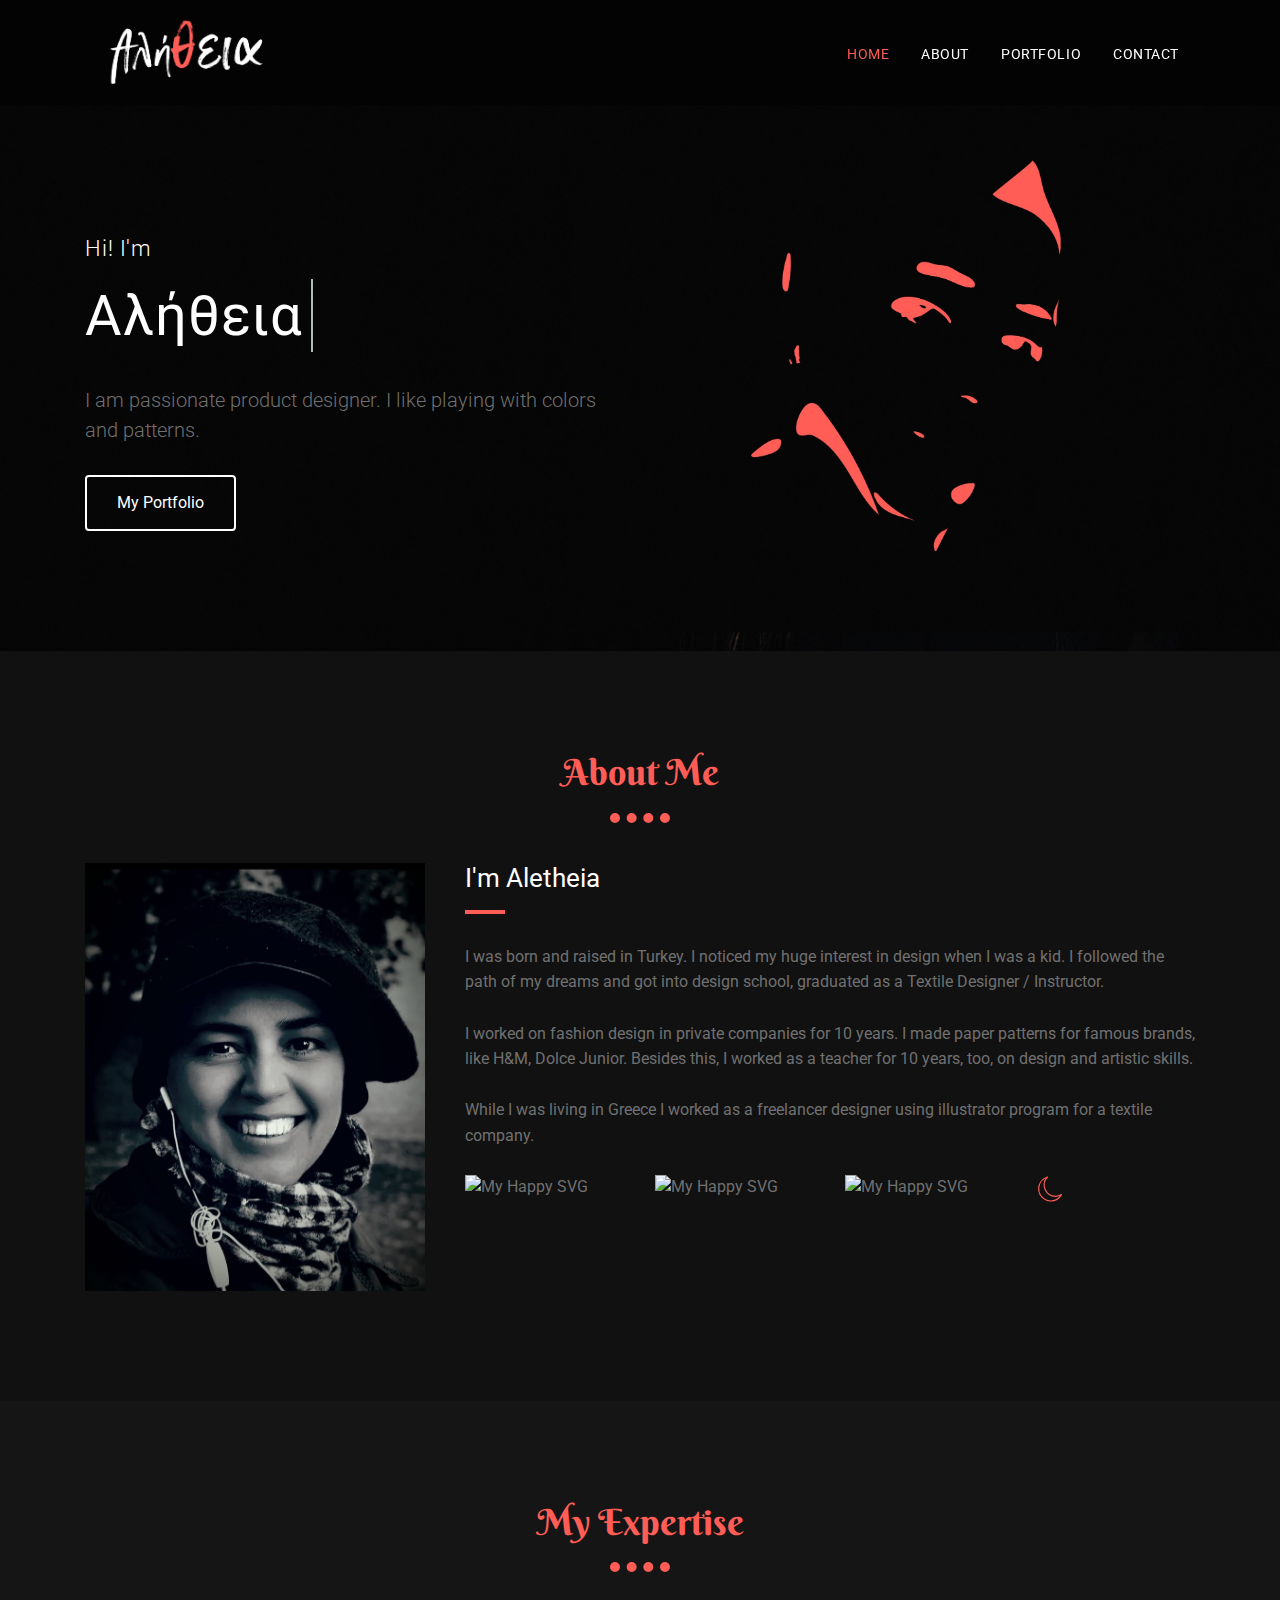
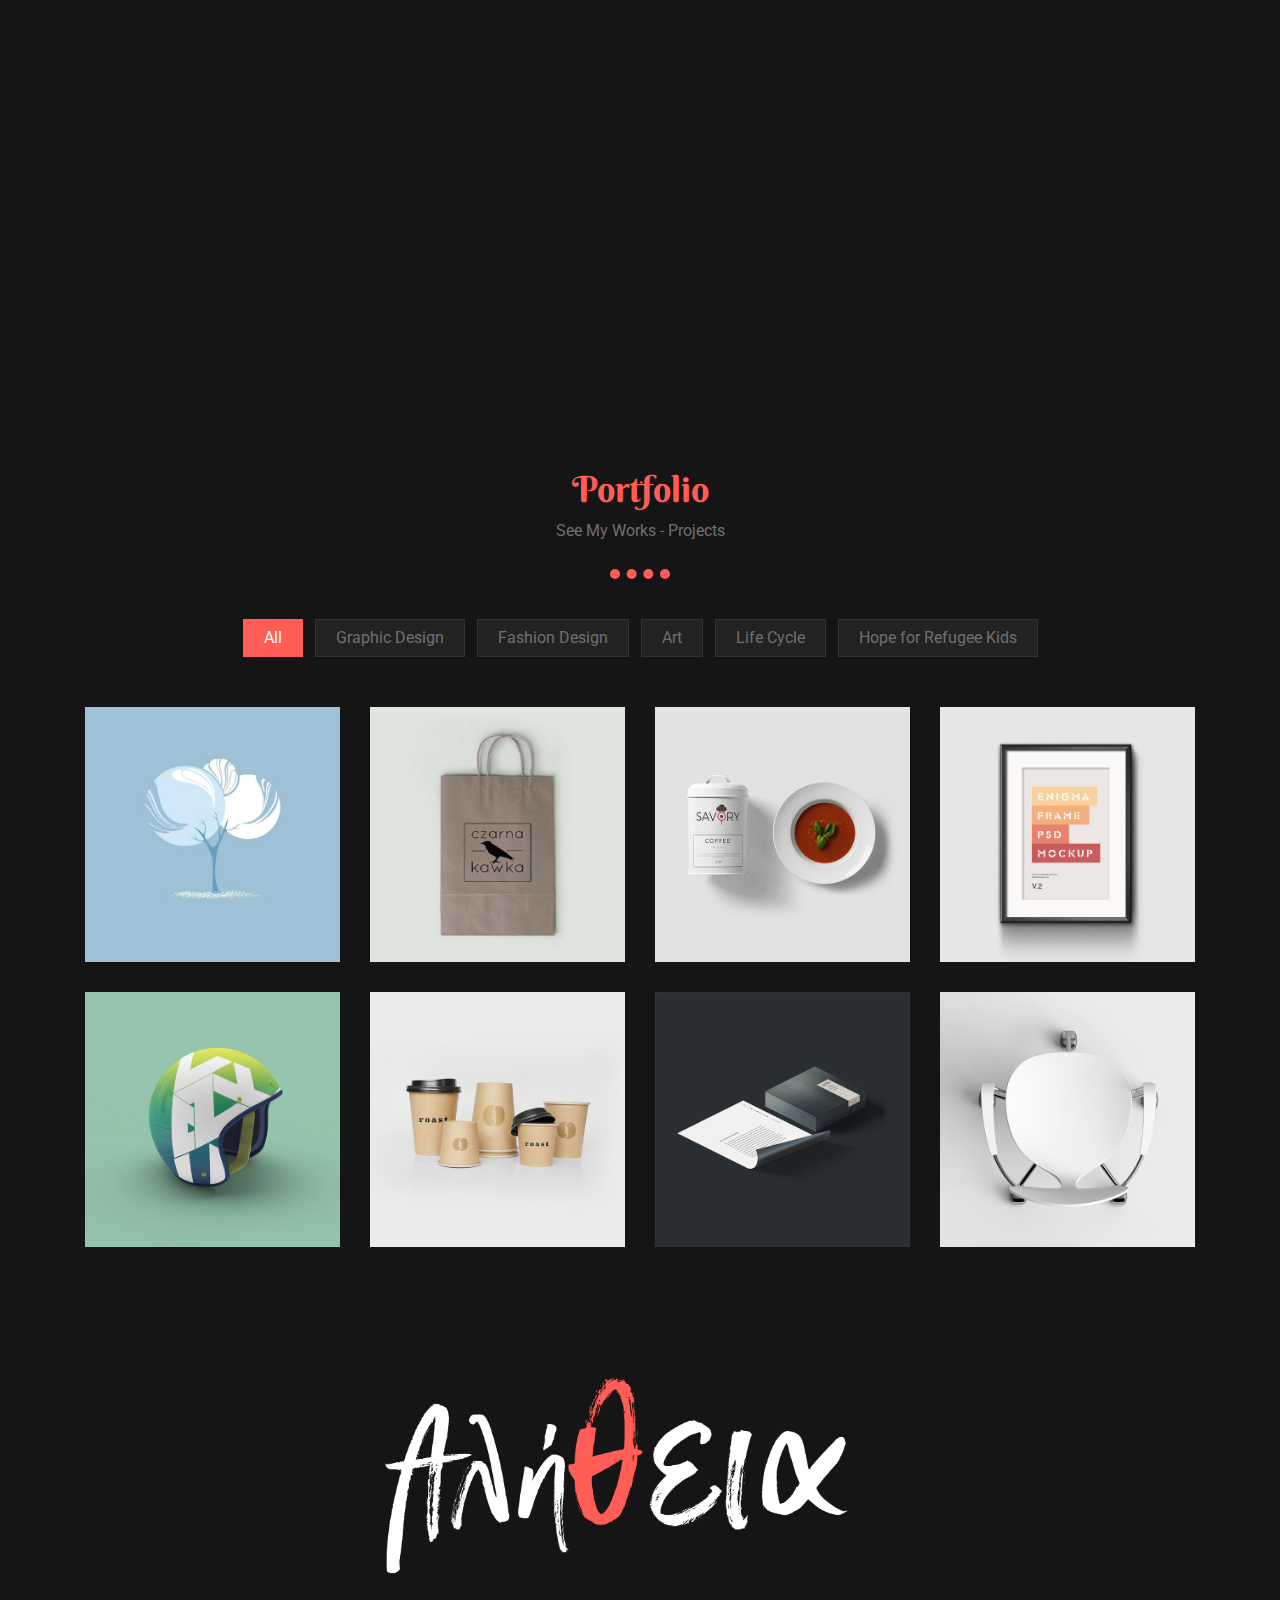
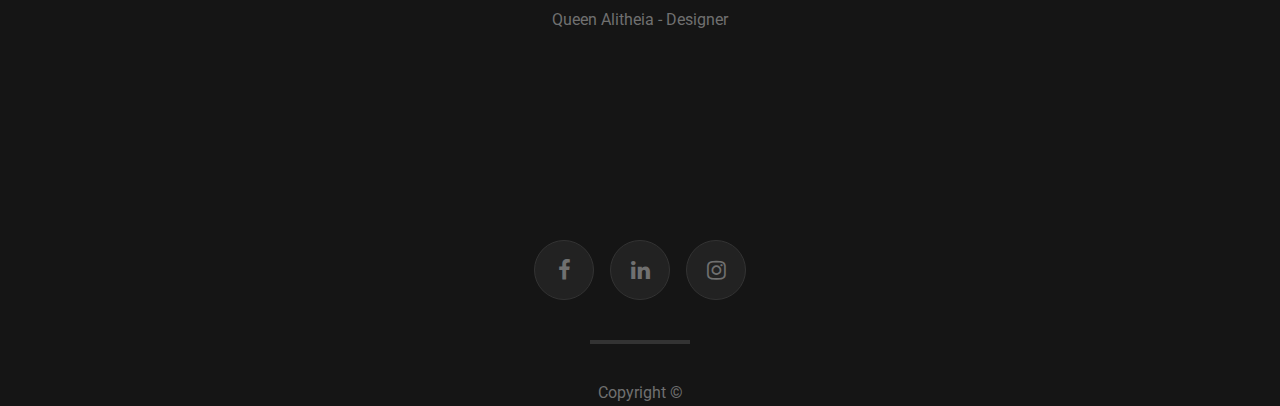
==== index.html @ db2e93bb "initial" ====
<!DOCTYPE html>
<html lang="en">
  <head>
    <!-- Meta -->
    <meta charset="utf-8" />
    <meta http-equiv="X-UA-Compatible" content="IE=edge" />
    <meta name="viewport" content="width=device-width, initial-scale=1.0" />
    <meta name="description" content="" />
    <meta name="keywords" content="" />
    <meta name="author" content="Awaiken Theme" />
    <!-- Page Title -->
    <title>Queen Aλήθεια</title>
    <!-- Google Fonts css-->
    <link
      href="https://fonts.googleapis.com/css?family=Berkshire+Swash%7CRoboto:300,400,400i,500,500i,700,700i,900"
      rel="stylesheet"
    />
    <!-- Bootstrap css -->
    <link href="css/bootstrap.min.css" rel="stylesheet" media="screen" />
    <link rel="icon" type="image/x-icon" href="/images/icons/Crown.svg" />
    <!-- Font Awesome icon css-->
    <link href="css/font-awesome.min.css" rel="stylesheet" media="screen" />
    <link href="css/flaticon.css" rel="stylesheet" media="screen" />
    <!-- Swiper's CSS -->
    <link rel="stylesheet" href="css/swiper.min.css" />
    <!-- Animated css -->
    <link href="css/animate.css" rel="stylesheet" />
    <!-- Magnific Popup CSS -->
    <link href="css/magnific-popup.css" rel="stylesheet" />
    <!-- Animation Headline CSS -->
    <link href="css/animation-headline.css" rel="stylesheet" />
    <!-- Slick nav css -->
    <link rel="stylesheet" href="css/slicknav.css" />
    <!-- Main custom css -->
    <link href="css/custom.css" rel="stylesheet" media="screen" />
  </head>
  <body data-spy="scroll" data-target="#main-navbar" data-offset="75">
    <!-- Preloader starts -->
    <div class="preloader">
      <div class="loader">
        <div class="diamond"></div>
        <div class="diamond"></div>
        <div class="diamond"></div>
      </div>
    </div>
    <!-- Preloader Ends -->

    <!-- Header Section Start -->
    <header class="header">
      <nav
        class="navbar navbar-expand-md navbar-light fixed-top"
        id="main-navbar"
      >
        <div class="container">
          <!-- Navbar Brand start -->
          <a class="navbar-brand" href="#">
            <img src="./images/logo2.png" width="30%" alt="" />
          </a>
          <!-- Navbar Brand end -->

          <!-- Navigation Starts -->
          <ul class="navbar-nav ml-auto" id="main-menu">
            <li class="nav-item">
              <a class="nav-link active" href="#home">Home</a>
            </li>
            <li class="nav-item">
              <a class="nav-link" href="#about">About</a>
            </li>

            <li class="nav-item">
              <a class="nav-link" href="#portfolio">Portfolio</a>
            </li>

            <li class="nav-item">
              <a class="nav-link" href="#contact">Contact</a>
            </li>
          </ul>
          <!-- Navigation Ends -->

          <div class="navbar-toggle"></div>
          <div id="responsive-menu"></div>
        </div>
      </nav>
    </header>
    <!-- Header Section End -->

    <!-- Banner Slider Section starts -->
    <div class="banner" id="home">
      <div class="container">
        <div class="row">
          <div class="col-lg-6">
            <!-- Banner Content Start -->
            <div class="banner-content">
              <h2 class="cd-headline clip">
                <span class="before-heading">Hi! I'm </span>
                <span class="cd-words-wrapper">
                  <b class="is-visible">Aλήθεια</b>
                  <b>Alitheia</b>
                  <b>Belkis</b>
                </span>
              </h2>
              <p>
                I am passionate product designer. I like playing with colors and
                patterns.
              </p>

              <a href="#portfolio" class="btn-download">My Portfolio</a>
            </div>
            <!-- Banner Content End -->
          </div>
        </div>
      </div>
    </div>
    <!-- Banner Slider Section ends -->

    <!-- About us Section Starts -->
    <section class="about-us" id="about">
      <div class="container">
        <div class="row">
          <div class="col-md-12">
            <!-- Section title start -->
            <div class="section-title">
              <h2>About Me</h2>
            </div>
            <!-- Section title end -->
          </div>
        </div>

        <div class="row">
          <div class="col-lg-4">
            <!-- About image start -->
            <div class="about-image wow fadeInLeft" data-wow-delay="0.3s">
              <img src="images/me.jpeg" alt="" />
            </div>
            <!-- About image end -->
          </div>

          <div class="col-lg-8">
            <!-- About Content start -->
            <div class="about-content wow fadeInUp" data-wow-delay="0.8s">
              <h3>I'm Aletheia</h3>
              <p>
                I was born and raised in Turkey. I noticed my huge interest in
                design when I was a kid. I followed the path of my dreams and
                got into design school, graduated as a Textile Designer /
                Instructor.
              </p>

              <p>
                I worked on fashion design in private companies for 10 years. I
                made paper patterns for famous brands, like H&amp;M, Dolce
                Junior. Besides this, I worked as a teacher for 10 years, too,
                on design and artistic skills.
              </p>
              <p>
                While I was living in Greece I worked as a freelancer designer
                using illustrator program for a textile company.
              </p>
              <div class="row">
                <div class="col-sm">
                  <img
                    src="./images/icons/sunrise.svg"
                    width="30px"
                    alt="My Happy SVG"
                  />
                </div>
                <div class="col-sm">
                  <img
                    src="./images/icons/sun.svg"
                    width="30px"
                    alt="My Happy SVG"
                  />
                </div>
                <div class="col-sm">
                  <img
                    src="./images/icons/sunset.svg"
                    width="30px"
                    alt="My Happy SVG"
                  />
                </div>
                <div class="col-sm">
                  <img
                    src="./images/icons/Night mode-1.svg"
                    width="30px"
                    alt="My Happy SVG"
                  />
                </div>
              </div>
            </div>
            <!-- About Content End -->
          </div>
        </div>
      </div>
    </section>
    <!-- About us Section Ends -->

    <!-- Services Section Starts -->
    <section class="services" id="services">
      <div class="container">
        <div class="row">
          <div class="col-md-12">
            <!-- Section title start -->
            <div class="section-title">
              <h2>My Expertise</h2>
            </div>
            <!-- Section title end -->
          </div>
        </div>

        <div class="row">
          <div class="col-md-4">
            <!-- Service Single Start -->
            <div class="service-single wow fadeInUp" data-wow-delay="0.3s">
              <div class="icon-box">
                <img
                  src="./images/icons/Computer.svg"
                  width="50px"
                  alt="My Happy SVG"
                />
              </div>

              <h3>Graphic Design</h3>
              <p>Inkscape, Adobe Illustrator, Adobe Photoshop</p>
            </div>
            <!-- Service Single End -->
          </div>

          <div class="col-md-4">
            <!-- Service Single Start -->
            <div class="service-single wow fadeInUp" data-wow-delay="0.6s">
              <div class="icon-box">
                <img
                  src="./images/icons/Sketch-1.svg"
                  width="50px"
                  alt="My Happy SVG"
                />
              </div>

              <h3>Fashion Design</h3>
              <p>Draw mockups hands-on and graphic, sewing</p>
            </div>
            <!-- Service Single End -->
          </div>

          <div class="col-md-4">
            <!-- Service Single Start -->
            <div class="service-single wow fadeInUp" data-wow-delay="0.9s">
              <div class="icon-box">
                <img
                  src="./images/icons/Abstract.svg"
                  width="50px"
                  alt="My Happy SVG"
                />
              </div>

              <h3>Art</h3>
              <p>Charcoal, acrylic painting, photography, marbling art</p>
            </div>
            <!-- Service Single End -->
          </div>
        </div>
      </div>
    </section>
    <!-- Services Section Ends -->

    <!-- Portfolio Section Starts -->
    <section class="portfolio" id="portfolio">
      <div class="container">
        <div class="row">
          <div class="col-md-12">
            <!-- Section title start -->
            <div class="section-title">
              <h2>Portfolio</h2>
              <p>See My Works - Projects</p>
            </div>
            <!-- Section title end -->
          </div>
        </div>

        <div class="row">
          <div class="col-md-12">
            <!-- Portfolio Filter list start -->
            <div class="filter-container portfolio-nav">
              <ul class="list-inline filter">
                <li>
                  <a href="#" class="active-portfolio" data-filter="*">All </a>
                </li>
                <li><a href="#" data-filter=".designing">Graphic Design</a></li>
                <li><a href="#" data-filter=".graphic">Fashion Design</a></li>
                <li><a href="#" data-filter=".websites">Art</a></li>
                <li><a href="#" data-filter=".websites">Life Cycle</a></li>
                <li>
                  <a href="#" data-filter=".websites">Hope for Refugee Kids</a>
                </li>
              </ul>
            </div>
            <!-- Portfolio Filter list End -->
          </div>
        </div>

        <div class="row portfolio-boxes">
          <!-- Single Portfolio starts -->
          <div class="col-md-3 col-sm-6 col-xs-12 portfolio-box designing">
            <div class="single-portfolio">
              <a href="#popup-1" class="has-popup">
                <img
                  src="images/portfolio-1.jpg"
                  class="Portfolio Image"
                  alt=""
                />
                <div class="single-portfolio-overlay">
                  <h2>Project Title</h2>
                  <h3>Designing</h3>
                </div>
              </a>
            </div>
            <div id="popup-1" class="popup-box mfp-fade mfp-hide">
              <div class="content">
                <div class="image">
                  <img src="images/portfolio-1.jpg" alt="" />
                </div>
                <div class="desc">
                  <h4>Project Title</h4>
                  <h5><i class="fa fa-folder"></i> Category</h5>
                  <p>
                    Lorem Ipsum is simply dummy text of the printing and
                    typesetting industry. Lorem Ipsum has been the industry's
                    standard dummy text ever since the 1500s.
                  </p>
                  <a href="#" class="btn-view-project">View Project</a>
                </div>
              </div>
            </div>
          </div>
          <!-- Single Portfolio Ends -->

          <!-- Single Portfolio starts -->
          <div class="col-md-3 col-sm-6 col-xs-12 portfolio-box designing">
            <div class="single-portfolio">
              <a href="#popup-2" class="has-popup">
                <img
                  src="images/portfolio-2.jpg"
                  class="Portfolio Image"
                  alt=""
                />
                <div class="single-portfolio-overlay">
                  <h2>Project Title</h2>
                  <h3>Designing</h3>
                </div>
              </a>
            </div>
            <div id="popup-2" class="popup-box mfp-fade mfp-hide">
              <div class="content">
                <div class="image">
                  <img src="images/portfolio-2.jpg" alt="" />
                </div>
                <div class="desc">
                  <h4>Project Title</h4>
                  <h5><i class="fa fa-folder"></i> Category</h5>
                  <p>
                    Lorem Ipsum is simply dummy text of the printing and
                    typesetting industry. Lorem Ipsum has been the industry's
                    standard dummy text ever since the 1500s.
                  </p>
                  <a href="#" class="btn-view-project">View Project</a>
                </div>
              </div>
            </div>
          </div>
          <!-- Single Portfolio Ends -->

          <!-- Single Portfolio starts -->
          <div class="col-md-3 col-sm-6 col-xs-12 portfolio-box websites">
            <div class="single-portfolio">
              <a href="#popup-3" class="has-popup">
                <img
                  src="images/portfolio-3.jpg"
                  class="Portfolio Image"
                  alt=""
                />
                <div class="single-portfolio-overlay">
                  <h2>Project Title</h2>
                  <h3>Websites</h3>
                </div>
              </a>
            </div>
            <div id="popup-3" class="popup-box mfp-fade mfp-hide">
              <div class="content">
                <div class="image">
                  <img src="images/portfolio-3.jpg" alt="" />
                </div>
                <div class="desc">
                  <h4>Project Title</h4>
                  <h5><i class="fa fa-folder"></i> Category</h5>
                  <p>
                    Lorem Ipsum is simply dummy text of the printing and
                    typesetting industry. Lorem Ipsum has been the industry's
                    standard dummy text ever since the 1500s.
                  </p>
                  <a href="#" class="btn-view-project">View Project</a>
                </div>
              </div>
            </div>
          </div>
          <!-- Single Portfolio Ends -->

          <!-- Single Portfolio starts -->
          <div class="col-md-3 col-sm-6 col-xs-12 portfolio-box graphic">
            <div class="single-portfolio">
              <a href="#popup-4" class="has-popup">
                <img
                  src="images/portfolio-4.jpg"
                  class="Portfolio Image"
                  alt=""
                />
                <div class="single-portfolio-overlay">
                  <h2>Project Title</h2>
                  <h3>Graphic</h3>
                </div>
              </a>
            </div>
            <div id="popup-4" class="popup-box mfp-fade mfp-hide">
              <div class="content">
                <div class="image">
                  <img src="images/portfolio-4.jpg" alt="" />
                </div>
                <div class="desc">
                  <h4>Project Title</h4>
                  <h5><i class="fa fa-folder"></i> Category</h5>
                  <p>
                    Lorem Ipsum is simply dummy text of the printing and
                    typesetting industry. Lorem Ipsum has been the industry's
                    standard dummy text ever since the 1500s.
                  </p>
                  <a href="#" class="btn-view-project">View Project</a>
                </div>
              </div>
            </div>
          </div>
          <!-- Single Portfolio Ends -->

          <!-- Single Portfolio starts -->
          <div class="col-md-3 col-sm-6 col-xs-12 portfolio-box graphic">
            <div class="single-portfolio">
              <a href="#popup-5" class="has-popup">
                <img
                  src="images/portfolio-5.jpg"
                  class="Portfolio Image"
                  alt=""
                />
                <div class="single-portfolio-overlay">
                  <h2>Project Title</h2>
                  <h3>Graphic</h3>
                </div>
              </a>
            </div>
            <div id="popup-5" class="popup-box mfp-fade mfp-hide">
              <div class="content">
                <div class="image">
                  <img src="images/portfolio-5.jpg" alt="" />
                </div>
                <div class="desc">
                  <h4>Project Title</h4>
                  <h5><i class="fa fa-folder"></i> Category</h5>
                  <p>
                    Lorem Ipsum is simply dummy text of the printing and
                    typesetting industry. Lorem Ipsum has been the industry's
                    standard dummy text ever since the 1500s.
                  </p>
                  <a href="#" class="btn-view-project">View Project</a>
                </div>
              </div>
            </div>
          </div>
          <!-- Single Portfolio Ends -->

          <!-- Single Portfolio starts -->
          <div class="col-md-3 col-sm-6 col-xs-12 portfolio-box designing">
            <div class="single-portfolio">
              <a href="#popup-6" class="has-popup">
                <img
                  src="images/portfolio-6.jpg"
                  class="Portfolio Image"
                  alt=""
                />
                <div class="single-portfolio-overlay">
                  <h2>Project Title</h2>
                  <h3>Designing</h3>
                </div>
              </a>
            </div>
            <div id="popup-6" class="popup-box mfp-fade mfp-hide">
              <div class="content">
                <div class="image">
                  <img src="images/portfolio-6.jpg" alt="" />
                </div>
                <div class="desc">
                  <h4>Project Title</h4>
                  <h5><i class="fa fa-folder"></i> Category</h5>
                  <p>
                    Lorem Ipsum is simply dummy text of the printing and
                    typesetting industry. Lorem Ipsum has been the industry's
                    standard dummy text ever since the 1500s.
                  </p>
                  <a href="#" class="btn-view-project">View Project</a>
                </div>
              </div>
            </div>
          </div>
          <!-- Single Portfolio Ends -->

          <!-- Single Portfolio starts -->
          <div class="col-md-3 col-sm-6 col-xs-12 portfolio-box graphic">
            <div class="single-portfolio">
              <a href="#popup-7" class="has-popup">
                <img
                  src="images/portfolio-7.jpg"
                  class="Portfolio Image"
                  alt=""
                />
                <div class="single-portfolio-overlay">
                  <h2>Project Title</h2>
                  <h3>Graphic</h3>
                </div>
              </a>
            </div>
            <div id="popup-7" class="popup-box mfp-fade mfp-hide">
              <div class="content">
                <div class="image">
                  <img src="images/portfolio-7.jpg" alt="" />
                </div>
                <div class="desc">
                  <h4>Project Title</h4>
                  <h5><i class="fa fa-folder"></i> Category</h5>
                  <p>
                    Lorem Ipsum is simply dummy text of the printing and
                    typesetting industry. Lorem Ipsum has been the industry's
                    standard dummy text ever since the 1500s.
                  </p>
                  <a href="#" class="btn-view-project">View Project</a>
                </div>
              </div>
            </div>
          </div>
          <!-- Single Portfolio Ends -->

          <!-- Single Portfolio starts -->
          <div class="col-md-3 col-sm-6 col-xs-12 portfolio-box websites">
            <div class="single-portfolio">
              <a href="#popup-8" class="has-popup">
                <img
                  src="images/portfolio-8.jpg"
                  class="Portfolio Image"
                  alt=""
                />
                <div class="single-portfolio-overlay">
                  <h2>Project Title</h2>
                  <h3>Websites</h3>
                </div>
              </a>
            </div>
            <div id="popup-8" class="popup-box mfp-fade mfp-hide">
              <div class="content">
                <div class="image">
                  <img src="images/portfolio-8.jpg" alt="" />
                </div>
                <div class="desc">
                  <h4>Project Title</h4>
                  <h5><i class="fa fa-folder"></i> Category</h5>
                  <p>
                    Lorem Ipsum is simply dummy text of the printing and
                    typesetting industry. Lorem Ipsum has been the industry's
                    standard dummy text ever since the 1500s.
                  </p>
                  <a href="#" class="btn-view-project">View Project</a>
                </div>
              </div>
            </div>
          </div>
          <!-- Single Portfolio Ends -->
        </div>
      </div>
    </section>
    <!-- Portfolio Section Ends -->

    <!-- Footer Section starts -->
    <footer class="main-footer">
      <div class="container">
        <div class="row">
          <div class="col-md-12">
            <!-- Footer Logo start -->
            <div class="footer-logo">
              <img src="./images/logo2.png" width="60%" alt="" />
            </div>
            <!-- Footer Logo end -->

            <!-- Footer About start -->
            <div class="footer-about">
              <p>Queen Alitheia - Designer</p>
              <div
                class="contact-info-single wow fadeInUp"
                data-wow-delay="0.9s"
              >
                <h3>Email</h3>
                <p>info@websitename.com</p>
              </div>
            </div>
            <!-- Footer About end -->

            <!-- Footer Social Link start -->
            <div class="footer-social">
              <a href="#"><i class="fa fa-facebook"></i></a>
              <a href="#"><i class="fa fa-linkedin"></i></a>
              <a href="#"><i class="fa fa-instagram"></i></a>
            </div>
            <!-- Footer Social Link end -->

            <!-- Footer Copyright start -->
            <div class="footer-copyright">
              <p>Copyright &copy;</p>
            </div>
            <!-- Footer Copyright end -->
          </div>
        </div>
      </div>
    </footer>
    <!-- Footer Section Ends -->

    <!-- Jquery Library File -->
    <script src="js/jquery-1.12.4.min.js"></script>
    <!-- Bootstrap js file -->
    <script src="js/bootstrap.min.js"></script>
    <!-- Wow js file -->
    <script src="js/wow.js"></script>
    <!-- Swiper Carousel js file -->
    <script src="js/swiper.min.js"></script>
    <!-- Counterup js file -->
    <script src="js/waypoints.min.js"></script>
    <script src="js/jquery.counterup.min.js"></script>
    <!-- Isotop js file -->
    <script src="js/isotope.min.js"></script>
    <!-- Magnific Popup core JS file -->
    <script src="js/jquery.magnific-popup.min.js"></script>
    <!-- Slick Nav js file -->
    <script src="js/jquery.slicknav.js"></script>
    <!-- SmoothScroll -->
    <script src="js/SmoothScroll.js"></script>
    <!-- Animated Headline js file -->
    <script src="js/animation-headline.js"></script>
    <!-- Main Custom js file -->
    <script src="js/function.js"></script>
  </body>
</html>
---- css/flaticon.css ----
@font-face {
    font-family: "flaticon_mycollection";
    src: url("./flaticon_mycollection.ttf?2ddb23abb77d1daa6addc6b05ac4be09") format("truetype"),
url("./flaticon_mycollection.woff?2ddb23abb77d1daa6addc6b05ac4be09") format("woff"),
url("./flaticon_mycollection.woff2?2ddb23abb77d1daa6addc6b05ac4be09") format("woff2"),
url("./flaticon_mycollection.eot?2ddb23abb77d1daa6addc6b05ac4be09#iefix") format("embedded-opentype"),
url("./flaticon_mycollection.svg?2ddb23abb77d1daa6addc6b05ac4be09#flaticon_mycollection") format("svg");
}

i[class^="flaticon-"]:before, i[class*=" flaticon-"]:before {
    font-family: flaticon_mycollection !important;
    font-style: normal;
    font-weight: normal !important;
    font-variant: normal;
    text-transform: none;
    line-height: 1;
    -webkit-font-smoothing: antialiased;
    -moz-osx-font-smoothing: grayscale;
}

.flaticon-abstract-art:before {
    content: "\f101";
}
.flaticon-abstract:before {
    content: "\f102";
}
.flaticon-art:before {
    content: "\f103";
}
.flaticon-clothes:before {
    content: "\f104";
}
.flaticon-computer:before {
    content: "\f105";
}
.flaticon-crown-1:before {
    content: "\f106";
}
.flaticon-crown:before {
    content: "\f107";
}
.flaticon-diadem:before {
    content: "\f108";
}
.flaticon-fashion-design-1:before {
    content: "\f109";
}
.flaticon-laurel-wreath-2:before {
    content: "\f10a";
}
.flaticon-laurel-wreath-3:before {
    content: "\f10b";
}
.flaticon-night-mode-1:before {
    content: "\f10c";
}
.flaticon-night-mode:before {
    content: "\f10d";
}
.flaticon-sketch-1:before {
    content: "\f10e";
}
.flaticon-sketch:before {
    content: "\f10f";
}
.flaticon-starry-night:before {
    content: "\f110";
}
.flaticon-sun:before {
    content: "\f111";
}
.flaticon-sunrise:before {
    content: "\f112";
}
.flaticon-sunset:before {
    content: "\f113";
}
.flaticon-t-shirt:before {
    content: "\f114";
}
.flaticon-tshirt:before {
    content: "\f115";
}
.flaticon-web-design:before {
    content: "\f116";
}
---- css/animation-headline.css ----
.cd-title {
  position: relative;
  height: 160px;
  line-height: 230px;
  text-align: center;
}
.cd-title h1 {
  font-size: 2.4rem;
  font-weight: 700;
}
@media only screen and (min-width: 768px) {
  .cd-title {
    line-height: 250px;
  }
}
@media only screen and (min-width: 1170px) {
  .cd-title {
    height: 200px;
    line-height: 300px;
  }
  .cd-title h1 {
    font-size: 3rem;
  }
}

.cd-intro {
  width: 90%;
  max-width: 768px;
  text-align: center;
}

.cd-intro {
  margin: 4em auto;
}
@media only screen and (min-width: 768px) {
  .cd-intro {
    margin: 5em auto;
  }
}
@media only screen and (min-width: 1170px) {
  .cd-intro {
    margin: 6em auto;
  }
}

.cd-headline {
  font-size: 3rem;
  line-height: 1.2;
}
@media only screen and (min-width: 768px) {
  .cd-headline {
    font-size: 4.4rem;
    font-weight: 300;
  }
}
@media only screen and (min-width: 1170px) {
  .cd-headline {
    font-size: 6rem;
  }
}

.cd-words-wrapper {
  display: inline-block;
  position: relative;
  text-align: left;
}
.cd-words-wrapper b {
  display: inline-block;
  position: absolute;
  white-space: nowrap;
  left: 0;
  top: 0;
}
.cd-words-wrapper b.is-visible {
  position: relative;
}
.no-js .cd-words-wrapper b {
  opacity: 0;
}
.no-js .cd-words-wrapper b.is-visible {
  opacity: 1;
}

/* -------------------------------- 

xrotate-1 

-------------------------------- */
.cd-headline.rotate-1 .cd-words-wrapper {
  -webkit-perspective: 300px;
  -moz-perspective: 300px;
  perspective: 300px;
}
.cd-headline.rotate-1 b {
  opacity: 0;
  -webkit-transform-origin: 50% 100%;
  -moz-transform-origin: 50% 100%;
  -ms-transform-origin: 50% 100%;
  -o-transform-origin: 50% 100%;
  transform-origin: 50% 100%;
  -webkit-transform: rotateX(180deg);
  -moz-transform: rotateX(180deg);
  -ms-transform: rotateX(180deg);
  -o-transform: rotateX(180deg);
  transform: rotateX(180deg);
}
.cd-headline.rotate-1 b.is-visible {
  opacity: 1;
  -webkit-transform: rotateX(0deg);
  -moz-transform: rotateX(0deg);
  -ms-transform: rotateX(0deg);
  -o-transform: rotateX(0deg);
  transform: rotateX(0deg);
  -webkit-animation: cd-rotate-1-in 1.2s;
  -moz-animation: cd-rotate-1-in 1.2s;
  animation: cd-rotate-1-in 1.2s;
}
.cd-headline.rotate-1 b.is-hidden {
  -webkit-transform: rotateX(180deg);
  -moz-transform: rotateX(180deg);
  -ms-transform: rotateX(180deg);
  -o-transform: rotateX(180deg);
  transform: rotateX(180deg);
  -webkit-animation: cd-rotate-1-out 1.2s;
  -moz-animation: cd-rotate-1-out 1.2s;
  animation: cd-rotate-1-out 1.2s;
}

@-webkit-keyframes cd-rotate-1-in {
  0% {
    -webkit-transform: rotateX(180deg);
    opacity: 0;
  }
  35% {
    -webkit-transform: rotateX(120deg);
    opacity: 0;
  }
  65% {
    opacity: 0;
  }
  100% {
    -webkit-transform: rotateX(360deg);
    opacity: 1;
  }
}
@-moz-keyframes cd-rotate-1-in {
  0% {
    -moz-transform: rotateX(180deg);
    opacity: 0;
  }
  35% {
    -moz-transform: rotateX(120deg);
    opacity: 0;
  }
  65% {
    opacity: 0;
  }
  100% {
    -moz-transform: rotateX(360deg);
    opacity: 1;
  }
}
@keyframes cd-rotate-1-in {
  0% {
    -webkit-transform: rotateX(180deg);
    -moz-transform: rotateX(180deg);
    -ms-transform: rotateX(180deg);
    -o-transform: rotateX(180deg);
    transform: rotateX(180deg);
    opacity: 0;
  }
  35% {
    -webkit-transform: rotateX(120deg);
    -moz-transform: rotateX(120deg);
    -ms-transform: rotateX(120deg);
    -o-transform: rotateX(120deg);
    transform: rotateX(120deg);
    opacity: 0;
  }
  65% {
    opacity: 0;
  }
  100% {
    -webkit-transform: rotateX(360deg);
    -moz-transform: rotateX(360deg);
    -ms-transform: rotateX(360deg);
    -o-transform: rotateX(360deg);
    transform: rotateX(360deg);
    opacity: 1;
  }
}
@-webkit-keyframes cd-rotate-1-out {
  0% {
    -webkit-transform: rotateX(0deg);
    opacity: 1;
  }
  35% {
    -webkit-transform: rotateX(-40deg);
    opacity: 1;
  }
  65% {
    opacity: 0;
  }
  100% {
    -webkit-transform: rotateX(180deg);
    opacity: 0;
  }
}
@-moz-keyframes cd-rotate-1-out {
  0% {
    -moz-transform: rotateX(0deg);
    opacity: 1;
  }
  35% {
    -moz-transform: rotateX(-40deg);
    opacity: 1;
  }
  65% {
    opacity: 0;
  }
  100% {
    -moz-transform: rotateX(180deg);
    opacity: 0;
  }
}
@keyframes cd-rotate-1-out {
  0% {
    -webkit-transform: rotateX(0deg);
    -moz-transform: rotateX(0deg);
    -ms-transform: rotateX(0deg);
    -o-transform: rotateX(0deg);
    transform: rotateX(0deg);
    opacity: 1;
  }
  35% {
    -webkit-transform: rotateX(-40deg);
    -moz-transform: rotateX(-40deg);
    -ms-transform: rotateX(-40deg);
    -o-transform: rotateX(-40deg);
    transform: rotateX(-40deg);
    opacity: 1;
  }
  65% {
    opacity: 0;
  }
  100% {
    -webkit-transform: rotateX(180deg);
    -moz-transform: rotateX(180deg);
    -ms-transform: rotateX(180deg);
    -o-transform: rotateX(180deg);
    transform: rotateX(180deg);
    opacity: 0;
  }
}
/* -------------------------------- 

xtype 

-------------------------------- */
.cd-headline.type .cd-words-wrapper {
  vertical-align: top;
  overflow: hidden;
}
.cd-headline.type .cd-words-wrapper::after {
  /* vertical bar */
  content: '';
  position: absolute;
  right: 0;
  top: 50%;
  bottom: auto;
  -webkit-transform: translateY(-50%);
  -moz-transform: translateY(-50%);
  -ms-transform: translateY(-50%);
  -o-transform: translateY(-50%);
  transform: translateY(-50%);
  height: 90%;
  width: 1px;
  background-color: #aebcb9;
}
.cd-headline.type .cd-words-wrapper.waiting::after {
  -webkit-animation: cd-pulse 1s infinite;
  -moz-animation: cd-pulse 1s infinite;
  animation: cd-pulse 1s infinite;
}
.cd-headline.type .cd-words-wrapper.selected {
  background-color: #aebcb9;
}
.cd-headline.type .cd-words-wrapper.selected::after {
  visibility: hidden;
}
.cd-headline.type .cd-words-wrapper.selected b {
  color: #0d0d0d;
}
.cd-headline.type b {
  visibility: hidden;
}
.cd-headline.type b.is-visible {
  visibility: visible;
}
.cd-headline.type i {
  position: absolute;
  visibility: hidden;
}
.cd-headline.type i.in {
  position: relative;
  visibility: visible;
}

@-webkit-keyframes cd-pulse {
  0% {
    -webkit-transform: translateY(-50%) scale(1);
    opacity: 1;
  }
  40% {
    -webkit-transform: translateY(-50%) scale(0.9);
    opacity: 0;
  }
  100% {
    -webkit-transform: translateY(-50%) scale(0);
    opacity: 0;
  }
}
@-moz-keyframes cd-pulse {
  0% {
    -moz-transform: translateY(-50%) scale(1);
    opacity: 1;
  }
  40% {
    -moz-transform: translateY(-50%) scale(0.9);
    opacity: 0;
  }
  100% {
    -moz-transform: translateY(-50%) scale(0);
    opacity: 0;
  }
}
@keyframes cd-pulse {
  0% {
    -webkit-transform: translateY(-50%) scale(1);
    -moz-transform: translateY(-50%) scale(1);
    -ms-transform: translateY(-50%) scale(1);
    -o-transform: translateY(-50%) scale(1);
    transform: translateY(-50%) scale(1);
    opacity: 1;
  }
  40% {
    -webkit-transform: translateY(-50%) scale(0.9);
    -moz-transform: translateY(-50%) scale(0.9);
    -ms-transform: translateY(-50%) scale(0.9);
    -o-transform: translateY(-50%) scale(0.9);
    transform: translateY(-50%) scale(0.9);
    opacity: 0;
  }
  100% {
    -webkit-transform: translateY(-50%) scale(0);
    -moz-transform: translateY(-50%) scale(0);
    -ms-transform: translateY(-50%) scale(0);
    -o-transform: translateY(-50%) scale(0);
    transform: translateY(-50%) scale(0);
    opacity: 0;
  }
}
/* -------------------------------- 

xrotate-2 

-------------------------------- */
.cd-headline.rotate-2 .cd-words-wrapper {
  -webkit-perspective: 300px;
  -moz-perspective: 300px;
  perspective: 300px;
}
.cd-headline.rotate-2 i, .cd-headline.rotate-2 em {
  display: inline-block;
  -webkit-backface-visibility: hidden;
  backface-visibility: hidden;
}
.cd-headline.rotate-2 b {
  opacity: 0;
}
.cd-headline.rotate-2 i {
  -webkit-transform-style: preserve-3d;
  -moz-transform-style: preserve-3d;
  -ms-transform-style: preserve-3d;
  -o-transform-style: preserve-3d;
  transform-style: preserve-3d;
  -webkit-transform: translateZ(-20px) rotateX(90deg);
  -moz-transform: translateZ(-20px) rotateX(90deg);
  -ms-transform: translateZ(-20px) rotateX(90deg);
  -o-transform: translateZ(-20px) rotateX(90deg);
  transform: translateZ(-20px) rotateX(90deg);
  opacity: 0;
}
.is-visible .cd-headline.rotate-2 i {
  opacity: 1;
}
.cd-headline.rotate-2 i.in {
  -webkit-animation: cd-rotate-2-in 0.4s forwards;
  -moz-animation: cd-rotate-2-in 0.4s forwards;
  animation: cd-rotate-2-in 0.4s forwards;
}
.cd-headline.rotate-2 i.out {
  -webkit-animation: cd-rotate-2-out 0.4s forwards;
  -moz-animation: cd-rotate-2-out 0.4s forwards;
  animation: cd-rotate-2-out 0.4s forwards;
}
.cd-headline.rotate-2 em {
  -webkit-transform: translateZ(20px);
  -moz-transform: translateZ(20px);
  -ms-transform: translateZ(20px);
  -o-transform: translateZ(20px);
  transform: translateZ(20px);
}

.no-csstransitions .cd-headline.rotate-2 i {
  -webkit-transform: rotateX(0deg);
  -moz-transform: rotateX(0deg);
  -ms-transform: rotateX(0deg);
  -o-transform: rotateX(0deg);
  transform: rotateX(0deg);
  opacity: 0;
}
.no-csstransitions .cd-headline.rotate-2 i em {
  -webkit-transform: scale(1);
  -moz-transform: scale(1);
  -ms-transform: scale(1);
  -o-transform: scale(1);
  transform: scale(1);
}

.no-csstransitions .cd-headline.rotate-2 .is-visible i {
  opacity: 1;
}

@-webkit-keyframes cd-rotate-2-in {
  0% {
    opacity: 0;
    -webkit-transform: translateZ(-20px) rotateX(90deg);
  }
  60% {
    opacity: 1;
    -webkit-transform: translateZ(-20px) rotateX(-10deg);
  }
  100% {
    opacity: 1;
    -webkit-transform: translateZ(-20px) rotateX(0deg);
  }
}
@-moz-keyframes cd-rotate-2-in {
  0% {
    opacity: 0;
    -moz-transform: translateZ(-20px) rotateX(90deg);
  }
  60% {
    opacity: 1;
    -moz-transform: translateZ(-20px) rotateX(-10deg);
  }
  100% {
    opacity: 1;
    -moz-transform: translateZ(-20px) rotateX(0deg);
  }
}
@keyframes cd-rotate-2-in {
  0% {
    opacity: 0;
    -webkit-transform: translateZ(-20px) rotateX(90deg);
    -moz-transform: translateZ(-20px) rotateX(90deg);
    -ms-transform: translateZ(-20px) rotateX(90deg);
    -o-transform: translateZ(-20px) rotateX(90deg);
    transform: translateZ(-20px) rotateX(90deg);
  }
  60% {
    opacity: 1;
    -webkit-transform: translateZ(-20px) rotateX(-10deg);
    -moz-transform: translateZ(-20px) rotateX(-10deg);
    -ms-transform: translateZ(-20px) rotateX(-10deg);
    -o-transform: translateZ(-20px) rotateX(-10deg);
    transform: translateZ(-20px) rotateX(-10deg);
  }
  100% {
    opacity: 1;
    -webkit-transform: translateZ(-20px) rotateX(0deg);
    -moz-transform: translateZ(-20px) rotateX(0deg);
    -ms-transform: translateZ(-20px) rotateX(0deg);
    -o-transform: translateZ(-20px) rotateX(0deg);
    transform: translateZ(-20px) rotateX(0deg);
  }
}
@-webkit-keyframes cd-rotate-2-out {
  0% {
    opacity: 1;
    -webkit-transform: translateZ(-20px) rotateX(0);
  }
  60% {
    opacity: 0;
    -webkit-transform: translateZ(-20px) rotateX(-100deg);
  }
  100% {
    opacity: 0;
    -webkit-transform: translateZ(-20px) rotateX(-90deg);
  }
}
@-moz-keyframes cd-rotate-2-out {
  0% {
    opacity: 1;
    -moz-transform: translateZ(-20px) rotateX(0);
  }
  60% {
    opacity: 0;
    -moz-transform: translateZ(-20px) rotateX(-100deg);
  }
  100% {
    opacity: 0;
    -moz-transform: translateZ(-20px) rotateX(-90deg);
  }
}
@keyframes cd-rotate-2-out {
  0% {
    opacity: 1;
    -webkit-transform: translateZ(-20px) rotateX(0);
    -moz-transform: translateZ(-20px) rotateX(0);
    -ms-transform: translateZ(-20px) rotateX(0);
    -o-transform: translateZ(-20px) rotateX(0);
    transform: translateZ(-20px) rotateX(0);
  }
  60% {
    opacity: 0;
    -webkit-transform: translateZ(-20px) rotateX(-100deg);
    -moz-transform: translateZ(-20px) rotateX(-100deg);
    -ms-transform: translateZ(-20px) rotateX(-100deg);
    -o-transform: translateZ(-20px) rotateX(-100deg);
    transform: translateZ(-20px) rotateX(-100deg);
  }
  100% {
    opacity: 0;
    -webkit-transform: translateZ(-20px) rotateX(-90deg);
    -moz-transform: translateZ(-20px) rotateX(-90deg);
    -ms-transform: translateZ(-20px) rotateX(-90deg);
    -o-transform: translateZ(-20px) rotateX(-90deg);
    transform: translateZ(-20px) rotateX(-90deg);
  }
}
/* -------------------------------- 

xloading-bar 

-------------------------------- */
.cd-headline.loading-bar span {
  display: inline-block;
  padding: .2em 0;
}
.cd-headline.loading-bar .cd-words-wrapper {
  overflow: hidden;
  vertical-align: top;
}
.cd-headline.loading-bar .cd-words-wrapper::after {
  /* loading bar */
  content: '';
  position: absolute;
  left: 0;
  bottom: 0;
  height: 3px;
  width: 0;
  background: #0096a7;
  z-index: 2;
  -webkit-transition: width 0.3s -0.1s;
  -moz-transition: width 0.3s -0.1s;
  transition: width 0.3s -0.1s;
}
.cd-headline.loading-bar .cd-words-wrapper.is-loading::after {
  width: 100%;
  -webkit-transition: width 3s;
  -moz-transition: width 3s;
  transition: width 3s;
}
.cd-headline.loading-bar b {
  top: .2em;
  opacity: 0;
  -webkit-transition: opacity 0.3s;
  -moz-transition: opacity 0.3s;
  transition: opacity 0.3s;
}
.cd-headline.loading-bar b.is-visible {
  opacity: 1;
  top: 0;
}

/* -------------------------------- 

xslide 

-------------------------------- */
.cd-headline.slide span {
  display: inline-block;
  padding: .2em 0;
}
.cd-headline.slide .cd-words-wrapper {
  overflow: hidden;
  vertical-align: top;
}
.cd-headline.slide b {
  opacity: 0;
  top: .2em;
}
.cd-headline.slide b.is-visible {
  top: 0;
  opacity: 1;
  -webkit-animation: slide-in 0.6s;
  -moz-animation: slide-in 0.6s;
  animation: slide-in 0.6s;
}
.cd-headline.slide b.is-hidden {
  -webkit-animation: slide-out 0.6s;
  -moz-animation: slide-out 0.6s;
  animation: slide-out 0.6s;
}

@-webkit-keyframes slide-in {
  0% {
    opacity: 0;
    -webkit-transform: translateY(-100%);
  }
  60% {
    opacity: 1;
    -webkit-transform: translateY(20%);
  }
  100% {
    opacity: 1;
    -webkit-transform: translateY(0);
  }
}
@-moz-keyframes slide-in {
  0% {
    opacity: 0;
    -moz-transform: translateY(-100%);
  }
  60% {
    opacity: 1;
    -moz-transform: translateY(20%);
  }
  100% {
    opacity: 1;
    -moz-transform: translateY(0);
  }
}
@keyframes slide-in {
  0% {
    opacity: 0;
    -webkit-transform: translateY(-100%);
    -moz-transform: translateY(-100%);
    -ms-transform: translateY(-100%);
    -o-transform: translateY(-100%);
    transform: translateY(-100%);
  }
  60% {
    opacity: 1;
    -webkit-transform: translateY(20%);
    -moz-transform: translateY(20%);
    -ms-transform: translateY(20%);
    -o-transform: translateY(20%);
    transform: translateY(20%);
  }
  100% {
    opacity: 1;
    -webkit-transform: translateY(0);
    -moz-transform: translateY(0);
    -ms-transform: translateY(0);
    -o-transform: translateY(0);
    transform: translateY(0);
  }
}
@-webkit-keyframes slide-out {
  0% {
    opacity: 1;
    -webkit-transform: translateY(0);
  }
  60% {
    opacity: 0;
    -webkit-transform: translateY(120%);
  }
  100% {
    opacity: 0;
    -webkit-transform: translateY(100%);
  }
}
@-moz-keyframes slide-out {
  0% {
    opacity: 1;
    -moz-transform: translateY(0);
  }
  60% {
    opacity: 0;
    -moz-transform: translateY(120%);
  }
  100% {
    opacity: 0;
    -moz-transform: translateY(100%);
  }
}
@keyframes slide-out {
  0% {
    opacity: 1;
    -webkit-transform: translateY(0);
    -moz-transform: translateY(0);
    -ms-transform: translateY(0);
    -o-transform: translateY(0);
    transform: translateY(0);
  }
  60% {
    opacity: 0;
    -webkit-transform: translateY(120%);
    -moz-transform: translateY(120%);
    -ms-transform: translateY(120%);
    -o-transform: translateY(120%);
    transform: translateY(120%);
  }
  100% {
    opacity: 0;
    -webkit-transform: translateY(100%);
    -moz-transform: translateY(100%);
    -ms-transform: translateY(100%);
    -o-transform: translateY(100%);
    transform: translateY(100%);
  }
}
/* -------------------------------- 

xclip 

-------------------------------- */
.cd-headline.clip span {
  display: inline-block;
  padding: .2em 0;
}
.cd-headline.clip .cd-words-wrapper {
  overflow: hidden;
  vertical-align: top;
}
.cd-headline.clip .cd-words-wrapper::after {
  /* line */
  content: '';
  position: absolute;
  top: 0;
  right: 0;
  width: 2px;
  height: 100%;
  background-color: #aebcb9;
}
.cd-headline.clip b {
  opacity: 0;
}
.cd-headline.clip b.is-visible {
  opacity: 1;
}

/* -------------------------------- 

xzoom 

-------------------------------- */
.cd-headline.zoom .cd-words-wrapper {
  -webkit-perspective: 300px;
  -moz-perspective: 300px;
  perspective: 300px;
}
.cd-headline.zoom b {
  opacity: 0;
}
.cd-headline.zoom b.is-visible {
  opacity: 1;
  -webkit-animation: zoom-in 0.8s;
  -moz-animation: zoom-in 0.8s;
  animation: zoom-in 0.8s;
}
.cd-headline.zoom b.is-hidden {
  -webkit-animation: zoom-out 0.8s;
  -moz-animation: zoom-out 0.8s;
  animation: zoom-out 0.8s;
}

@-webkit-keyframes zoom-in {
  0% {
    opacity: 0;
    -webkit-transform: translateZ(100px);
  }
  100% {
    opacity: 1;
    -webkit-transform: translateZ(0);
  }
}
@-moz-keyframes zoom-in {
  0% {
    opacity: 0;
    -moz-transform: translateZ(100px);
  }
  100% {
    opacity: 1;
    -moz-transform: translateZ(0);
  }
}
@keyframes zoom-in {
  0% {
    opacity: 0;
    -webkit-transform: translateZ(100px);
    -moz-transform: translateZ(100px);
    -ms-transform: translateZ(100px);
    -o-transform: translateZ(100px);
    transform: translateZ(100px);
  }
  100% {
    opacity: 1;
    -webkit-transform: translateZ(0);
    -moz-transform: translateZ(0);
    -ms-transform: translateZ(0);
    -o-transform: translateZ(0);
    transform: translateZ(0);
  }
}
@-webkit-keyframes zoom-out {
  0% {
    opacity: 1;
    -webkit-transform: translateZ(0);
  }
  100% {
    opacity: 0;
    -webkit-transform: translateZ(-100px);
  }
}
@-moz-keyframes zoom-out {
  0% {
    opacity: 1;
    -moz-transform: translateZ(0);
  }
  100% {
    opacity: 0;
    -moz-transform: translateZ(-100px);
  }
}
@keyframes zoom-out {
  0% {
    opacity: 1;
    -webkit-transform: translateZ(0);
    -moz-transform: translateZ(0);
    -ms-transform: translateZ(0);
    -o-transform: translateZ(0);
    transform: translateZ(0);
  }
  100% {
    opacity: 0;
    -webkit-transform: translateZ(-100px);
    -moz-transform: translateZ(-100px);
    -ms-transform: translateZ(-100px);
    -o-transform: translateZ(-100px);
    transform: translateZ(-100px);
  }
}
/* -------------------------------- 

xrotate-3 

-------------------------------- */
.cd-headline.rotate-3 .cd-words-wrapper {
  -webkit-perspective: 300px;
  -moz-perspective: 300px;
  perspective: 300px;
}
.cd-headline.rotate-3 b {
  opacity: 0;
}
.cd-headline.rotate-3 i {
  display: inline-block;
  -webkit-transform: rotateY(180deg);
  -moz-transform: rotateY(180deg);
  -ms-transform: rotateY(180deg);
  -o-transform: rotateY(180deg);
  transform: rotateY(180deg);
  -webkit-backface-visibility: hidden;
  backface-visibility: hidden;
}
.is-visible .cd-headline.rotate-3 i {
  -webkit-transform: rotateY(0deg);
  -moz-transform: rotateY(0deg);
  -ms-transform: rotateY(0deg);
  -o-transform: rotateY(0deg);
  transform: rotateY(0deg);
}
.cd-headline.rotate-3 i.in {
  -webkit-animation: cd-rotate-3-in 0.6s forwards;
  -moz-animation: cd-rotate-3-in 0.6s forwards;
  animation: cd-rotate-3-in 0.6s forwards;
}
.cd-headline.rotate-3 i.out {
  -webkit-animation: cd-rotate-3-out 0.6s forwards;
  -moz-animation: cd-rotate-3-out 0.6s forwards;
  animation: cd-rotate-3-out 0.6s forwards;
}

.no-csstransitions .cd-headline.rotate-3 i {
  -webkit-transform: rotateY(0deg);
  -moz-transform: rotateY(0deg);
  -ms-transform: rotateY(0deg);
  -o-transform: rotateY(0deg);
  transform: rotateY(0deg);
  opacity: 0;
}

.no-csstransitions .cd-headline.rotate-3 .is-visible i {
  opacity: 1;
}

@-webkit-keyframes cd-rotate-3-in {
  0% {
    -webkit-transform: rotateY(180deg);
  }
  100% {
    -webkit-transform: rotateY(0deg);
  }
}
@-moz-keyframes cd-rotate-3-in {
  0% {
    -moz-transform: rotateY(180deg);
  }
  100% {
    -moz-transform: rotateY(0deg);
  }
}
@keyframes cd-rotate-3-in {
  0% {
    -webkit-transform: rotateY(180deg);
    -moz-transform: rotateY(180deg);
    -ms-transform: rotateY(180deg);
    -o-transform: rotateY(180deg);
    transform: rotateY(180deg);
  }
  100% {
    -webkit-transform: rotateY(0deg);
    -moz-transform: rotateY(0deg);
    -ms-transform: rotateY(0deg);
    -o-transform: rotateY(0deg);
    transform: rotateY(0deg);
  }
}
@-webkit-keyframes cd-rotate-3-out {
  0% {
    -webkit-transform: rotateY(0);
  }
  100% {
    -webkit-transform: rotateY(-180deg);
  }
}
@-moz-keyframes cd-rotate-3-out {
  0% {
    -moz-transform: rotateY(0);
  }
  100% {
    -moz-transform: rotateY(-180deg);
  }
}
@keyframes cd-rotate-3-out {
  0% {
    -webkit-transform: rotateY(0);
    -moz-transform: rotateY(0);
    -ms-transform: rotateY(0);
    -o-transform: rotateY(0);
    transform: rotateY(0);
  }
  100% {
    -webkit-transform: rotateY(-180deg);
    -moz-transform: rotateY(-180deg);
    -ms-transform: rotateY(-180deg);
    -o-transform: rotateY(-180deg);
    transform: rotateY(-180deg);
  }
}
/* -------------------------------- 

xscale 

-------------------------------- */
.cd-headline.scale b {
  opacity: 0;
}
.cd-headline.scale i {
  display: inline-block;
  opacity: 0;
  -webkit-transform: scale(0);
  -moz-transform: scale(0);
  -ms-transform: scale(0);
  -o-transform: scale(0);
  transform: scale(0);
}
.is-visible .cd-headline.scale i {
  opacity: 1;
}
.cd-headline.scale i.in {
  -webkit-animation: scale-up 0.6s forwards;
  -moz-animation: scale-up 0.6s forwards;
  animation: scale-up 0.6s forwards;
}
.cd-headline.scale i.out {
  -webkit-animation: scale-down 0.6s forwards;
  -moz-animation: scale-down 0.6s forwards;
  animation: scale-down 0.6s forwards;
}

.no-csstransitions .cd-headline.scale i {
  -webkit-transform: scale(1);
  -moz-transform: scale(1);
  -ms-transform: scale(1);
  -o-transform: scale(1);
  transform: scale(1);
  opacity: 0;
}

.no-csstransitions .cd-headline.scale .is-visible i {
  opacity: 1;
}

@-webkit-keyframes scale-up {
  0% {
    -webkit-transform: scale(0);
    opacity: 0;
  }
  60% {
    -webkit-transform: scale(1.2);
    opacity: 1;
  }
  100% {
    -webkit-transform: scale(1);
    opacity: 1;
  }
}
@-moz-keyframes scale-up {
  0% {
    -moz-transform: scale(0);
    opacity: 0;
  }
  60% {
    -moz-transform: scale(1.2);
    opacity: 1;
  }
  100% {
    -moz-transform: scale(1);
    opacity: 1;
  }
}
@keyframes scale-up {
  0% {
    -webkit-transform: scale(0);
    -moz-transform: scale(0);
    -ms-transform: scale(0);
    -o-transform: scale(0);
    transform: scale(0);
    opacity: 0;
  }
  60% {
    -webkit-transform: scale(1.2);
    -moz-transform: scale(1.2);
    -ms-transform: scale(1.2);
    -o-transform: scale(1.2);
    transform: scale(1.2);
    opacity: 1;
  }
  100% {
    -webkit-transform: scale(1);
    -moz-transform: scale(1);
    -ms-transform: scale(1);
    -o-transform: scale(1);
    transform: scale(1);
    opacity: 1;
  }
}
@-webkit-keyframes scale-down {
  0% {
    -webkit-transform: scale(1);
    opacity: 1;
  }
  60% {
    -webkit-transform: scale(0);
    opacity: 0;
  }
}
@-moz-keyframes scale-down {
  0% {
    -moz-transform: scale(1);
    opacity: 1;
  }
  60% {
    -moz-transform: scale(0);
    opacity: 0;
  }
}
@keyframes scale-down {
  0% {
    -webkit-transform: scale(1);
    -moz-transform: scale(1);
    -ms-transform: scale(1);
    -o-transform: scale(1);
    transform: scale(1);
    opacity: 1;
  }
  60% {
    -webkit-transform: scale(0);
    -moz-transform: scale(0);
    -ms-transform: scale(0);
    -o-transform: scale(0);
    transform: scale(0);
    opacity: 0;
  }
}
/* -------------------------------- 

xpush 

-------------------------------- */
.cd-headline.push b {
  opacity: 0;
}
.cd-headline.push b.is-visible {
  opacity: 1;
  -webkit-animation: push-in 0.6s;
  -moz-animation: push-in 0.6s;
  animation: push-in 0.6s;
}
.cd-headline.push b.is-hidden {
  -webkit-animation: push-out 0.6s;
  -moz-animation: push-out 0.6s;
  animation: push-out 0.6s;
}

@-webkit-keyframes push-in {
  0% {
    opacity: 0;
    -webkit-transform: translateX(-100%);
  }
  60% {
    opacity: 1;
    -webkit-transform: translateX(10%);
  }
  100% {
    opacity: 1;
    -webkit-transform: translateX(0);
  }
}
@-moz-keyframes push-in {
  0% {
    opacity: 0;
    -moz-transform: translateX(-100%);
  }
  60% {
    opacity: 1;
    -moz-transform: translateX(10%);
  }
  100% {
    opacity: 1;
    -moz-transform: translateX(0);
  }
}
@keyframes push-in {
  0% {
    opacity: 0;
    -webkit-transform: translateX(-100%);
    -moz-transform: translateX(-100%);
    -ms-transform: translateX(-100%);
    -o-transform: translateX(-100%);
    transform: translateX(-100%);
  }
  60% {
    opacity: 1;
    -webkit-transform: translateX(10%);
    -moz-transform: translateX(10%);
    -ms-transform: translateX(10%);
    -o-transform: translateX(10%);
    transform: translateX(10%);
  }
  100% {
    opacity: 1;
    -webkit-transform: translateX(0);
    -moz-transform: translateX(0);
    -ms-transform: translateX(0);
    -o-transform: translateX(0);
    transform: translateX(0);
  }
}
@-webkit-keyframes push-out {
  0% {
    opacity: 1;
    -webkit-transform: translateX(0);
  }
  60% {
    opacity: 0;
    -webkit-transform: translateX(110%);
  }
  100% {
    opacity: 0;
    -webkit-transform: translateX(100%);
  }
}
@-moz-keyframes push-out {
  0% {
    opacity: 1;
    -moz-transform: translateX(0);
  }
  60% {
    opacity: 0;
    -moz-transform: translateX(110%);
  }
  100% {
    opacity: 0;
    -moz-transform: translateX(100%);
  }
}
@keyframes push-out {
  0% {
    opacity: 1;
    -webkit-transform: translateX(0);
    -moz-transform: translateX(0);
    -ms-transform: translateX(0);
    -o-transform: translateX(0);
    transform: translateX(0);
  }
  60% {
    opacity: 0;
    -webkit-transform: translateX(110%);
    -moz-transform: translateX(110%);
    -ms-transform: translateX(110%);
    -o-transform: translateX(110%);
    transform: translateX(110%);
  }
  100% {
    opacity: 0;
    -webkit-transform: translateX(100%);
    -moz-transform: translateX(100%);
    -ms-transform: translateX(100%);
    -o-transform: translateX(100%);
    transform: translateX(100%);
  }
}
---- css/custom.css ----
/*
	Template Name 	: Adzilen - Creative Portfolio Template
	Author 			: Awaiken Theme
	Author Url 		: https://awaikenthemes.com
*/

/************************************/
/***** 	    General css		     ****/
/************************************/

body {
  font-size: 16px;
  font-family: "Roboto", sans-serif;
  background: #111;
  color: #707070;
}

h1,
h2,
h3,
h4,
h5,
h6 {
  margin-top: 0;
  font-weight: 700;
}

img {
  max-width: 100%;
}

a:hover {
  text-decoration: none;
  outline: 0;
}

a:focus {
  text-decoration: none;
  outline: 0;
}

::-moz-selection {
  background: #ff9f9b;
  color: #fff;
}

::selection {
  background: #ff9f9b;
  color: #fff;
}

.preloader {
  position: fixed;
  top: 0;
  left: 0;
  right: 0;
  bottom: 0;
  background: #111;
  z-index: 9999;
  text-align: center;
}

.loader {
  position: absolute;
  top: 50%;
  left: 50%;
  width: 30px;
  height: 120px;
  display: flex;
  flex-flow: column nowrap;
  -webkit-transform: translate(-50%, -50%);
  transform: translate(-50%, -50%);
}

.preloader .diamond {
  position: absolute;
  left: 0;
  right: 0;
  bottom: 0;
  margin: 0 auto;
  width: 30px;
  height: 30px;
  border-radius: 2px;
  background: #ff5d56;
  -webkit-transform: translateY(0) rotate(45deg) scale(0);
  transform: translateY(0) rotate(45deg) scale(0);
  -webkit-animation: diamonds 1500ms linear infinite;
  animation: diamonds 1500ms linear infinite;
}

.preloader .diamond:nth-child(1) {
  -webkit-animation-delay: -1000ms;
  animation-delay: -1000ms;
}

.preloader .diamond:nth-child(2) {
  -webkit-animation-delay: -2000ms;
  animation-delay: -2000ms;
}

.preloader .diamond:nth-child(3) {
  -webkit-animation-delay: -3000ms;
  animation-delay: -3000ms;
}

.preloader .diamond:nth-child(4) {
  -webkit-animation-delay: -4000ms;
  animation-delay: -4000ms;
}

@-webkit-keyframes diamonds {
  50% {
    -webkit-transform: translateY(-50px) rotate(45deg) scale(1);
    transform: translateY(-50px) rotate(45deg) scale(1);
  }
  100% {
    -webkit-transform: translateY(-100px) rotate(45deg) scale(0);
    transform: translateY(-100px) rotate(45deg) scale(0);
  }
}

@keyframes diamonds {
  50% {
    -webkit-transform: translateY(-50px) rotate(45deg) scale(1);
    transform: translateY(-50px) rotate(45deg) scale(1);
  }
  100% {
    -webkit-transform: translateY(-100px) rotate(45deg) scale(0);
    transform: translateY(-100px) rotate(45deg) scale(0);
  }
}

.row.no-gutters {
  margin-right: 0;
  margin-left: 0;
}

.row.no-gutters > [class^="col-"],
.row.no-gutters > [class*=" col-"] {
  padding-right: 0;
  padding-left: 0;
}

.btn-custom {
  display: inline-block;
  background: #26bdef;
  border: 2px solid #26bdef;
  color: #fff;
  font-size: 16px;
  letter-spacing: 0.04em;
  text-transform: uppercase;
  padding: 12px 30px 10px;
  transition: all 0.3s;
}

.btn-custom:hover {
  color: #26bdef;
  background: none;
}

/************************************/
/*****    Navigation area css   *****/
/************************************/

header.header {
}

header .navbar {
  padding: 0;
  background: rgba(0, 0, 0, 0.4);
  z-index: 40;
  transition: all 0.3s;
}

.navbar-brand h1 {
  font-family: "Berkshire Swash", cursive;
  font-weight: normal;
  transition: all 0.3s;
  color: #fff;
  margin: 0;
}

.navbar-brand h1 span {
  color: #ff5d56;
}

header .navbar-collapse.collapse {
  -webkit-box-pack: end;
  -ms-flex-pack: end;
  justify-content: flex-end;
}

.navbar .navbar-nav .nav-item {
  padding: 40px 6px 36px;
  transition: all 0.3s;
}

.navbar .navbar-nav .nav-link {
  padding: 4px 10px;
  font-size: 14px;
  font-weight: 400;
  color: #fff;
  border-radius: 4px;
  text-transform: uppercase;
  letter-spacing: 0.04em;
  transition: all 0.3s;
}

.navbar .navbar-nav .nav-link.active {
  background: none;
  color: #ff5d56;
}

.navbar .navbar-nav .nav-link:hover,
.navbar .navbar-nav .nav-link:focus {
  color: #fff;
}

.navbar .navbar-nav .nav-link.active:hover,
.navbar .navbar-nav .nav-link.active:focus {
  color: #ff5d56;
}

header .navbar.sticky-header {
  position: fixed;
  top: 0;
  left: 0;
  right: 0;
  background: rgba(0, 0, 0, 0.9);
}

.sticky-header .navbar-nav .nav-item {
  padding: 23px 6px;
}

.sticky-header .navbar-brand img {
  width: 20%;
}

.navbar-toggle {
  display: none;
  position: absolute;
  top: 22px;
  right: 15px;
}

.navbar-toggle .slicknav_btn {
  background: none;
  border: 1px solid #fff;
  border-radius: 0;
}

.navbar-toggle .slicknav_icon-bar {
  background: #fff;
  box-shadow: none;
  height: 1px;
  margin-top: 2px;
  margin-bottom: 4px;
}

.slicknav_menu {
  padding: 0;
  background: none;
}

.slicknav_btn {
  margin: 0;
}

.slicknav_nav a {
  color: #fff;
  padding: 8px 0;
  text-transform: uppercase;
}

.slicknav_nav a:hover {
  background: none;
  color: #ff5d56;
}

/************************************/
/*****     Banner Section css    ****/
/************************************/

.banner {
  position: relative;
  top: 0px;
  left: 0;
  width: 100%;
  background: url(../images/header-bg.jpg) no-repeat top center;
  background-size: cover;
  padding: 220px 0 120px;
}

.banner-content h2 {
  font-size: 22px;
  font-weight: 300;
  color: #fff;
  line-height: 2.3em;
  margin-bottom: 1.5em;
  letter-spacing: 0.04em;
}

.banner-content h2 span.before-heading {
  display: block;
  font-size: 22px;
}

.banner-content h2 span {
  display: block;
  font-size: 56px;
  font-weight: 300;
}

.banner-content p {
  color: #707070;
  font-size: 20px;
  font-weight: 300;
  margin-bottom: 1.5em;
}

.btn-download {
  display: inline-block;
  border: 2px solid #fff;
  padding: 14px 30px;
  border-radius: 4px;
  color: #fff;
  transition: all 0.3s;
}

.btn-download:hover {
  border-color: #ff5d56;
  color: #ff5d56;
}

/**************************************/
/*****     About us Section css    ****/
/**************************************/

.about-us {
  padding: 100px 0;
}

.section-title {
  text-align: center;
  padding-bottom: 20px;
  margin-bottom: 40px;
  position: relative;
}

.section-title:after {
  content: "";
  display: block;
  width: 60px;
  margin-left: -30px;
  height: 0;
  position: absolute;
  bottom: 0;
  left: 50%;
  border-bottom: 10px dotted #ff5d56;
}

.section-title h2 {
  color: #ff5d56;
  font-family: "Berkshire Swash", cursive;
  font-weight: normal;
  font-size: 36px;
}

.section-title p {
  color: #707070;
}

.about-image {
  position: relative;
  margin-right: 10px;
  margin-bottom: 10px;
}

.about-image:after {
  content: "";
  display: block;
  position: absolute;
  top: 20px;
  left: 20px;
  right: -10px;
  bottom: -10px;

  z-index: -1;
}

.about-image img {
  width: 100%;
}

.about-content h3 {
  color: #fff;
  font-weight: 400;
  font-size: 26px;
  position: relative;
  padding-bottom: 20px;
  margin-bottom: 30px;
}

.about-content h3:after {
  content: "";
  display: block;
  width: 40px;
  height: 4px;
  background: #ff5d56;
  position: absolute;
  left: 0;
  bottom: 0;
}

.about-content p {
  line-height: 1.6em;
  margin-bottom: 1.6em;
}

.about-content ul {
  padding: 0;
  margin: 0;
  list-style: none;
}

.about-content ul:after {
  content: "";
  display: block;
  clear: both;
}

.about-content ul li {
  float: left;
  width: 48%;
  padding: 4px 0 4px 36px;
  margin-right: 2%;
  position: relative;
}

.about-content ul li b,
.about-content ul li strong {
  font-weight: 600;
}

.about-content ul li i {
  color: #ff5d56;
  font-size: 20px;
  position: absolute;
  top: 0;
  left: 0;
}

/**************************************/
/*****     Services Section css    ****/
/**************************************/

.services {
  padding: 100px 0 70px;
  background: #151515;
  position: relative;
}

.service-single {
  background: #222;
  padding: 40px 30px;
  text-align: center;
  border: 1px solid #333;
  margin-bottom: 30px;
  position: relative;
}

.service-single:before {
  content: "";
  display: block;
  position: absolute;
  top: -1px;
  left: -1px;
  right: -1px;
  bottom: -1px;
  border-top: 1px solid #ff5d56;
  border-bottom: 1px solid #ff5d56;
  transform: scale(0, 1);
  transition: all 0.6s;
}

.service-single:after {
  content: "";
  display: block;
  position: absolute;
  top: -1px;
  left: -1px;
  right: -1px;
  bottom: -1px;
  border-left: 1px solid #ff5d56;
  border-right: 1px solid #ff5d56;
  transform: scale(1, 0);
  transition: all 0.6s;
}

.service-single:hover:before,
.service-single:hover:after {
  transform: scale(1);
}

.service-single .icon-box {
  color: #ff5d56;
  font-size: 60px;
  line-height: 1em;
  margin-bottom: 26px;
}

.service-single h3 {
  font-size: 20px;
  font-weight: 400;
  color: #fff;
  margin-bottom: 16px;
}

.service-single p {
  margin-bottom: 0;
}

/***************************************/
/*****     My Resume Section css    ****/
/***************************************/

.my-resume {
  padding: 100px 0 70px;
}

.sub-title {
  display: inline-block;
  color: #fff;
  font-size: 18px;
  font-weight: 400;
  background: #ff5d56;
  padding: 14px 20px;
  text-transform: uppercase;
  margin-bottom: 50px;
}

.sub-title i {
  margin-right: 10px;
  color: #fff;
}

.experience-single {
  background: #222;
  padding: 40px 30px;
  margin-top: 30px;
  position: relative;
}

.experience-single:before {
  content: "";
  display: block;
  width: 0;
  height: 0;
  border-bottom: 30px solid #222;
  border-right: 30px solid transparent;
  position: absolute;
  top: -30px;
  left: 30px;
}

.experience-single h5 {
  color: #ff5d56;
  font-weight: 400;
}

.experience-single h4 {
  color: #fff;
  font-weight: 400;
  font-size: 20px;
  margin-bottom: 20px;
}

.experience-single p {
  margin: 0;
  line-height: 1.6em;
}

.experience-pagination,
.education-pagination {
  text-align: center;
  margin-top: 20px;
}

.experience-pagination .swiper-pagination-bullet,
.education-pagination .swiper-pagination-bullet {
  width: 12px;
  height: 12px;
  border: 2px solid #222;
  opacity: 1;
  background: none;
  transition: all 0.4s;
}

.education-pagination .swiper-pagination-bullet-active,
.experience-pagination .swiper-pagination-bullet-active {
  border-color: #ff5d56;
}

.skill-single {
  margin-bottom: 30px;
}

.skill-single h5 {
  font-size: 18px;
  color: #fff;
  font-weight: 400;
  margin-bottom: 4px;
  letter-spacing: 0.04em;
}

.skill-ratting {
  font-size: 20px;
  color: #ff5d56;
}

.counter-single {
  background: #222;
  border: 1px solid #333;
  margin-bottom: 30px;
  position: relative;
  height: 82px;
  padding-left: 100px;
  padding-top: 12px;
}

.counter-single .icon-box {
  font-size: 50px;
  color: #ff5d56;
  line-height: 80px;
  margin-bottom: 10px;
  width: 80px;
  height: 80px;
  border-right: 1px solid #333;
  position: absolute;
  top: 0;
  left: 0;
  text-align: center;
}

.counter-single h4 {
  font-size: 28px;
  color: #fff;
  font-weight: 700;
  margin: 0;
}

.counter-single p {
  margin: 0;
}

/***************************************/
/*****     Portfolio Section css    ****/
/***************************************/

.portfolio {
  background: #151515;
  padding: 100px 0;
}

.portfolio-nav {
  text-align: center;
  margin-bottom: 50px;
}

.portfolio-nav ul {
  padding: 0;
  margin: 0;
  list-style: none;
}

.portfolio-nav ul li {
  display: inline-block;
}

.portfolio-nav ul li a {
  display: block;
  background: #222;
  color: #707070;
  padding: 6px 20px;
  border: 1px solid #333;
  margin: 0 4px;
  transition: all 0.4s;
}

.portfolio-nav ul li a.active-portfolio {
  background: #ff5d56;
  color: #fff;
  border-color: #ff5d56;
}

.single-portfolio {
  position: relative;
  margin-bottom: 30px;
}

.single-portfolio-overlay {
  position: absolute;
  top: 10px;
  left: 10px;
  right: 10px;
  bottom: 10px;
  background: rgba(0, 0, 0, 0);
  padding: 20px;
  transition: all 0.6s;
}

.single-portfolio-overlay h2 {
  color: #fff;
  font-size: 22px;
  font-weight: 500;
  margin-top: 20px;
  opacity: 0;
  transition: all 0.8s;
}

.single-portfolio-overlay h3 {
  font-weight: 400;
  font-size: 16px;
  color: #ff5d56;
  opacity: 0;
  transition: all 0.8s;
}

.single-portfolio:hover .single-portfolio-overlay {
  background: rgba(0, 0, 0, 0.8);
}

.single-portfolio:hover .single-portfolio-overlay h2 {
  opacity: 1;
  margin-top: 0;
}

.single-portfolio:hover .single-portfolio-overlay h3 {
  opacity: 1;
}

.mfp-content {
  background: #222;
  max-width: 668px;
  padding: 20px;
  border: 1px solid #333;
}

.mfp-content .content .image {
  width: 40%;
  float: left;
}

.mfp-content .content .desc {
  width: 56%;
  float: right;
}

.mfp-content .content .desc h4 {
  font-size: 20px;
  color: #fff;
  font-weight: 400;
}

.mfp-content .content .desc h5 {
  font-size: 16px;
  color: #ff5d56;
  font-weight: 400;
  margin-bottom: 20px;
}

.mfp-content .content .desc p {
  line-height: 1.6em;
  margin-bottom: 1.6em;
}

.btn-view-project {
  display: inline-block;
  font-size: 16px;
  background: #333;
  border: 1px solid #444;
  padding: 6px 20px;
  color: #707070;
  transition: all 0.3s;
}

.btn-view-project:hover {
  border-color: #ff5d56;
  color: #ff5d56;
  background: none;
}

.mfp-close-btn-in .mfp-close {
  color: #707070;
}

.load-more-portfolio {
  text-align: center;
  margin-top: 30px;
}

.load-more-portfolio a {
  display: inline-block;
  font-size: 18px;
  background: #222;
  color: #707070;
  padding: 18px 40px;
  border: 1px solid #333;
  transition: all 0.3s;
}

.load-more-portfolio a:hover {
  border-color: #ff5d56;
  color: #ff5d56;
}

/***************************************/
/*****     Our Team Section css     ****/
/***************************************/

.our-team {
  padding: 100px 0;
}

.team-single {
  position: relative;
  margin-bottom: 35px;
}

.team-single figure img {
  filter: grayscale(100%);
}

.team-info {
  position: absolute;
  background: #222;
  border: 1px solid #333;
  left: 30px;
  right: 30px;
  bottom: -35px;
  padding: 14px 20px;
  text-align: center;
}

.team-info:before {
  content: "";
  display: block;
  position: absolute;
  top: -1px;
  left: -1px;
  right: -1px;
  bottom: -1px;
  border-top: 1px solid #ff5d56;
  border-bottom: 1px solid #ff5d56;
  transform: scale(0, 1);
  transition: all 0.6s;
}

.team-info:after {
  content: "";
  display: block;
  position: absolute;
  top: -1px;
  left: -1px;
  right: -1px;
  bottom: -1px;
  border-left: 1px solid #ff5d56;
  border-right: 1px solid #ff5d56;
  transform: scale(1, 0);
  transition: all 0.6s;
}

.team-info h3 {
  color: #fff;
  font-size: 18px;
  font-weight: 400;
  margin-bottom: 2px;
}

.team-info p {
  font-size: 14px;
  margin: 0;
}

.team-single:hover .team-info:before,
.team-single:hover .team-info:after {
  transform: scale(1);
}

/***************************************/
/*****      Pricing Section css     ****/
/***************************************/

.pricing {
  padding: 100px 0;
  background: #151515;
}

.pricing-single {
  text-align: center;
  background: #222;
  border: 1px solid #333;
  position: relative;
}

.pricing-single:before {
  content: "";
  display: block;
  position: absolute;
  top: -1px;
  left: -1px;
  right: -1px;
  bottom: -1px;
  border-top: 1px solid #ff5d56;
  border-bottom: 1px solid #ff5d56;
  transform: scale(0, 1);
  transition: all 0.6s;
}

.pricing-single:after {
  content: "";
  display: block;
  position: absolute;
  top: -1px;
  left: -1px;
  right: -1px;
  bottom: -1px;
  border-left: 1px solid #ff5d56;
  border-right: 1px solid #ff5d56;
  transform: scale(1, 0);
  transition: all 0.6s;
}

.pricing-header {
  padding: 30px 20px 10px;
  border-bottom: 1px solid #333;
  position: relative;
  overflow: hidden;
}

.pricing-header .icon-box {
  font-size: 40px;
  color: #ff5d56;
  line-height: 1em;
  margin-bottom: 10px;
}

.pricing-header h3 {
  color: #fff;
  font-size: 22px;
  font-weight: 400;
  margin: 0;
}

.pricing-header p {
  margin: 0;
  font-size: 40px;
  font-weight: 700;
  color: #fff;
}

.pricing-header p span {
  font-size: 18px;
  font-weight: 300;
  color: #707070;
}

.pricing-body {
  padding: 30px;
}

.pricing-body ul {
  padding: 0;
  margin: 0;
  list-style: none;
}

.pricing-body ul li {
  padding: 10px 0;
  border-bottom: 1px solid #282828;
}

.pricing-body ul li:last-child {
  border: none;
}

.pricing-footer {
  margin-bottom: 30px;
  position: relative;
  z-index: 1;
}

.btn-buynow {
  display: inline-block;
  border: 1px solid #ff5d56;
  color: #ff5d56;
  padding: 10px 30px;
  transition: all 0.4s;
}

.btn-buynow:hover {
  background: #ff5d56;
  color: #fff;
}

.pricing-single:hover:before,
.pricing-single:hover:after {
  transform: scale(1);
}

.recommanded {
  position: absolute;
  left: -30px;
  top: 16px;
  background: #ff5d56;
  width: 130px;
  color: #fff;
  padding: 6px;
  font-size: 14px;
  transform: rotate(-45deg);
}

/*******************************************/
/*****      Testimonial Section css     ****/
/*******************************************/

.testimonials {
  padding: 100px 0;
}

.testimonial-single {
  text-align: center;
}

.testimonial-header {
  margin-bottom: 30px;
  position: relative;
  padding-bottom: 30px;
}

.testimonial-header:after {
  content: "";
  display: block;
  width: 60px;
  margin-left: -30px;
  height: 3px;
  background: #333;
  position: absolute;
  left: 50%;
  bottom: 0;
}

.testimonial-header figure {
  display: inline-block;
  margin-bottom: 20px;
  position: relative;
}

.testimonial-header figure:before {
  content: "\f10d";
  font-family: FontAwesome;
  display: block;
  width: 32px;
  height: 32px;
  background: #ff5d56;
  color: #fff;
  line-height: 32px;
  font-size: 14px;
  border-radius: 50%;
  position: absolute;
  right: 0;
  top: 10px;
}

.testimonial-header figure img {
  max-width: 120px;
  border-radius: 50%;
  border: 6px solid #222;
}

.testimonial-header h3 {
  font-family: "Berkshire Swash", cursive;
  font-size: 24px;
  color: #fff;
  font-weight: normal;
  margin-bottom: 10px;
}

.testimonial-header h4 {
  font-size: 18px;
  font-weight: 400;
  color: #ff5d56;
}

.testimonial-single p {
  font-size: 20px;
  line-height: 1.6em;
}

.testimonial-pagination {
  text-align: center;
  margin-top: 20px;
}

.testimonial-pagination .swiper-pagination-bullet {
  opacity: 1;
  background: #333;
  width: 20px;
  height: 6px;
  border-radius: 0;
  transition: all 0.4s;
}

.testimonial-pagination .swiper-pagination-bullet-active {
  background: #ff5d56;
}

/*******************************************/
/*****      Newsletter Section css      ****/
/*******************************************/

.newsletter {
  background: #151515;
  padding: 80px 0;
}

.newsletter-content {
  text-align: center;
  margin-bottom: 40px;
}

.newsletter-content h3 {
  font-family: "Berkshire Swash", cursive;
  font-weight: normal;
  color: #ff5d56;
}

.newsletter-content p {
  font-size: 18px;
}

.newsletter-form {
  text-align: center;
}

.newsletter-form .form-inline {
  max-width: 568px;
  background: #222;
  padding: 10px;
  margin: 0 auto;
  border-radius: 50px;
  border: 1px solid #333;
}

.newsletter-form .form-group {
  width: 100%;
}

.newsletter-form .form-control {
  width: 80%;
  background: none;
  border: none;
  font-family: inherit;
  font-size: 20px;
  height: 60px;
  padding: 0 30px;
  box-shadow: none;
  outline: 0;
  color: #707070;
}

.newsletter-form .btn-subscribe {
  width: 20%;
  background: none;
  border: none;
  color: #ff5d56;
  font-size: 40px;
  text-align: right;
  padding: 0 30px;
  cursor: pointer;
}

.newsletter-form .btn-subscribe:hover,
.newsletter-form .btn-subscribe:focus {
  box-shadow: none;
  outline: 0;
}

/*******************************************/
/*****      Latest Blog Section css     ****/
/*******************************************/

.latest-blog {
  padding: 100px 0;
}

.blog-single {
  background: #222;
  border: 1px solid #333;
}

.blog-header {
  position: relative;
}

.blog-header-overlay {
  position: absolute;
  top: 0;
  left: 0;
  right: 0;
  bottom: 0;
  background: rgba(0, 0, 0, 0.5);
  text-align: center;
  transform: scale(0.8);
  opacity: 0;
  transition: all 0.6s;
}

.blog-single:hover .blog-header-overlay {
  opacity: 1;
  transform: scale(1);
}

.blog-header-overlay a {
  display: block;
  width: 50px;
  height: 50px;
  background: #ff5d56;
  border: 1px solid #ff5d56;
  font-size: 20px;
  color: #fff;
  line-height: 50px;
  border-radius: 50%;
  position: absolute;
  top: 50%;
  left: 50%;
  margin-top: -25px;
  margin-left: -25px;
  transition: all 0.5s;
}

.blog-header-overlay a:hover {
  background: none;
  color: #ff5d56;
}

.blog-header figure {
  margin: 0;
}

.blog-header figure img {
  filter: grayscale(100%);
}

.blog-single .blog-body {
  padding: 30px 20px;
}

.blog-single .blog-body h2 {
  font-size: 20px;
  color: #fff;
  font-weight: 400;
  margin-bottom: 14px;
}

.blog-single .blog-body p {
  margin: 0;
  line-height: 1.6em;
}

.blog-footer {
  padding: 20px;
  border-top: 1px solid #333;
}

.blog-footer ul {
  padding: 0;
  margin: 0;
  list-style: none;
}

.blog-footer ul li {
  display: inline-block;
  margin-right: 10px;
}

.blog-footer ul li i {
  color: #ff5d56;
  margin-right: 6px;
}

/************************************/
/*****      Brand Slider css     ****/
/************************************/

.brand-sponser {
  padding: 60px 0;
  background: #151515;
}

.brand-slide {
  text-align: center;
}

.brand-slide img {
  opacity: 0.4;
  transition: all 0.4s;
}

.brand-slide:hover img {
  opacity: 1;
}

/************************************/
/*****       Contact us css      ****/
/************************************/

.contactus {
  padding: 100px 0;
}

.contact-form .form-control {
  background: #222;
  border: none;
  border-radius: 0;
  height: auto;
  padding: 14px 20px;
  border: 1px solid #333;
  margin-bottom: 10px;
  resize: none;
  outline: 0;
  box-shadow: none;
  color: #fff;
}

.btn-contact {
  background: none;
  display: inline-block;
  border: 1px solid #ff5d56;
  color: #ff5d56;
  padding: 12px 30px;
  cursor: pointer;
  margin-top: 20px;
  transition: all 0.4s;
}

.btn-contact:hover {
  background: #ff5d56;
  color: #fff;
}

/*****************************************/
/*****     Contact Information css    ****/
/*****************************************/

.contact-information {
  background: linear-gradient(#111111 50%, #151515 50%);
}

.contact-info-single {
  background: #222;
  padding: 20px;
  text-align: center;
  border: 1px solid #333;
  position: relative;
}

.contact-info-single:before {
  content: "";
  display: block;
  position: absolute;
  top: -1px;
  left: -1px;
  right: -1px;
  bottom: -1px;
  border-top: 1px solid #ff5d56;
  border-bottom: 1px solid #ff5d56;
  transform: scale(0, 1);
  transition: all 0.6s;
}

.contact-info-single:after {
  content: "";
  display: block;
  position: absolute;
  top: -1px;
  left: -1px;
  right: -1px;
  bottom: -1px;
  border-left: 1px solid #ff5d56;
  border-right: 1px solid #ff5d56;
  transform: scale(1, 0);
  transition: all 0.6s;
}

.contact-info-single:hover:before,
.contact-info-single:hover:after {
  transform: scale(1);
}

.contact-info-single h3 {
  font-size: 20px;
  font-weight: 400;
  color: #fff;
  padding-bottom: 15px;
  margin-bottom: 10px;
  position: relative;
  z-index: 1;
}

.contact-info-single h3:after {
  content: "";
  display: block;
  width: 40px;
  margin-left: -20px;
  height: 3px;
  background: #ff5d56;
  position: absolute;
  left: 50%;
  bottom: 0;
}

.contact-info-single p {
  margin: 0;
  position: relative;
  z-index: 1;
}

/****************************************/
/*****       Footer Section css      ****/
/****************************************/

.main-footer {
  background: #151515;
}

.footer-logo {
  text-align: center;
}

.footer-logo h1 {
  font-family: "Berkshire Swash", cursive;
  font-weight: normal;
  transition: all 0.3s;
  color: #fff;
}

.footer-logo h1 span {
  color: #ff5d56;
}

.footer-about {
  max-width: 568px;
  margin: 30px auto 0;
  text-align: center;
}

.footer-about p {
  line-height: 1.6em;
  margin-bottom: 1.6em;
}

.footer-social {
  text-align: center;
  margin-top: 40px;
}

.footer-social a {
  display: inline-block;
  width: 60px;
  height: 60px;
  font-size: 22px;
  background: #222;
  line-height: 60px;
  color: #707070;
  border-radius: 50%;
  border: 1px solid #333;
  margin: 0 6px;
  transition: all 0.5s;
}

.footer-social a:hover {
  background: none;
  border-color: #ff5d56;
  color: #ff5d56;
}

.footer-copyright {
  max-width: 568px;
  margin: 40px auto 0;
  text-align: center;
  padding-top: 40px;
  position: relative;
}

.footer-copyright:before {
  content: "";
  display: block;
  width: 100px;
  height: 4px;
  background: #333;
  position: absolute;
  top: 0;
  left: 50%;
  margin-left: -50px;
}

.footer-copyright p {
  line-height: 1.6em;
  margin: 0;
}

.footer-copyright p a {
  color: #707070;
  text-decoration: underline;
  transition: all 0.3s;
}

.footer-copyright p a:hover {
  color: #ff5d56;
}

/*********************************/
/*****     Media Query Css    ****/
/*********************************/

@media only screen and (max-width: 991px) {
  .header .navbar-nav {
    display: none;
  }

  .header .navbar {
    align-items: flex-start;
  }

  .navbar-brand {
    padding: 13px 0;
  }

  .header .navbar .container {
    position: relative;
    flex-wrap: wrap;
  }

  .header .navbar-toggle,
  #responsive-menu {
    display: block;
    width: 100%;
  }

  .about-us,
  .portfolio,
  .testimonials,
  .newsletter,
  .contactus,
  .main-footer {
    padding: 60px 0;
  }

  .services,
  .my-resume,
  .our-team,
  .pricing,
  .latest-blog {
    padding: 60px 0 30px;
  }

  .banner {
    background-position: top right;
  }

  .section-title {
    padding-bottom: 10px;
    margin-bottom: 60px;
  }

  .section-title h2 {
    font-size: 26px;
  }

  .section-title:after {
    width: 48px;
    margin-left: -24px;
    border-width: 8px;
  }

  .section-title p {
    font-size: 14px;
  }

  .newsletter-content h3 {
    font-size: 22px;
  }

  .newsletter-content p {
    font-size: 16px;
  }

  .about-image {
    margin-bottom: 50px;
  }

  .team-single {
    margin-bottom: 65px;
  }

  .contact-info-single {
    margin-bottom: 30px;
  }
}

@media only screen and (max-width: 767px) {
  .about-content ul li {
    width: 100%;
    float: none;
  }

  .banner {
    padding: 160px 0 60px;
  }

  .banner-content h2 {
    font-size: 16px;
  }

  .banner-content h2 span {
    font-size: 28px;
  }

  .banner-content p {
    font-size: 16px;
  }

  .about-content h3 {
    font-size: 22px;
  }

  .service-single .icon-box {
    font-size: 40px;
  }

  .experience {
    margin-bottom: 50px;
  }

  .skill-content {
    margin-bottom: 20px;
  }

  .experience-single {
    padding: 20px;
  }

  .experience-single h5 {
    font-size: 16px;
  }

  .experience-single h4 {
    font-size: 16px;
  }

  .pricing-single {
    margin-bottom: 30px;
  }

  .newsletter-form .form-group {
    margin: 0;
  }

  .newsletter-form .form-inline {
    padding: 0;
    border-radius: 0;
  }

  .newsletter-form .form-control {
    float: left;
    font-size: 16px;
    padding: 0 16px;
  }

  .newsletter-form .btn-subscribe {
    float: right;
    padding: 0;
    padding-top: 8px;
    text-align: center;
    font-size: 30px;
  }

  .blog-single {
    margin-bottom: 30px;
  }

  .footer-social a {
    width: 40px;
    height: 40px;
    line-height: 40px;
    font-size: 20px;
  }
}

@media only screen and (max-width: 575px) {
  .header .container {
    width: 100%;
    padding-left: 15px !important;
    padding-right: 15px !important;
  }

  .portfolio-nav ul li a {
    padding: 4px 6px;
    margin: 0 2px;
    font-size: 14px;
  }

  .pricing-body {
    padding: 30px 20px;
  }

  .testimonial-header h3 {
    font-size: 20px;
  }

  .testimonial-header h4 {
    font-size: 16px;
  }

  .testimonial-single p {
    font-size: 16px;
  }

  .testimonial-pagination {
    margin-top: 0;
  }
}
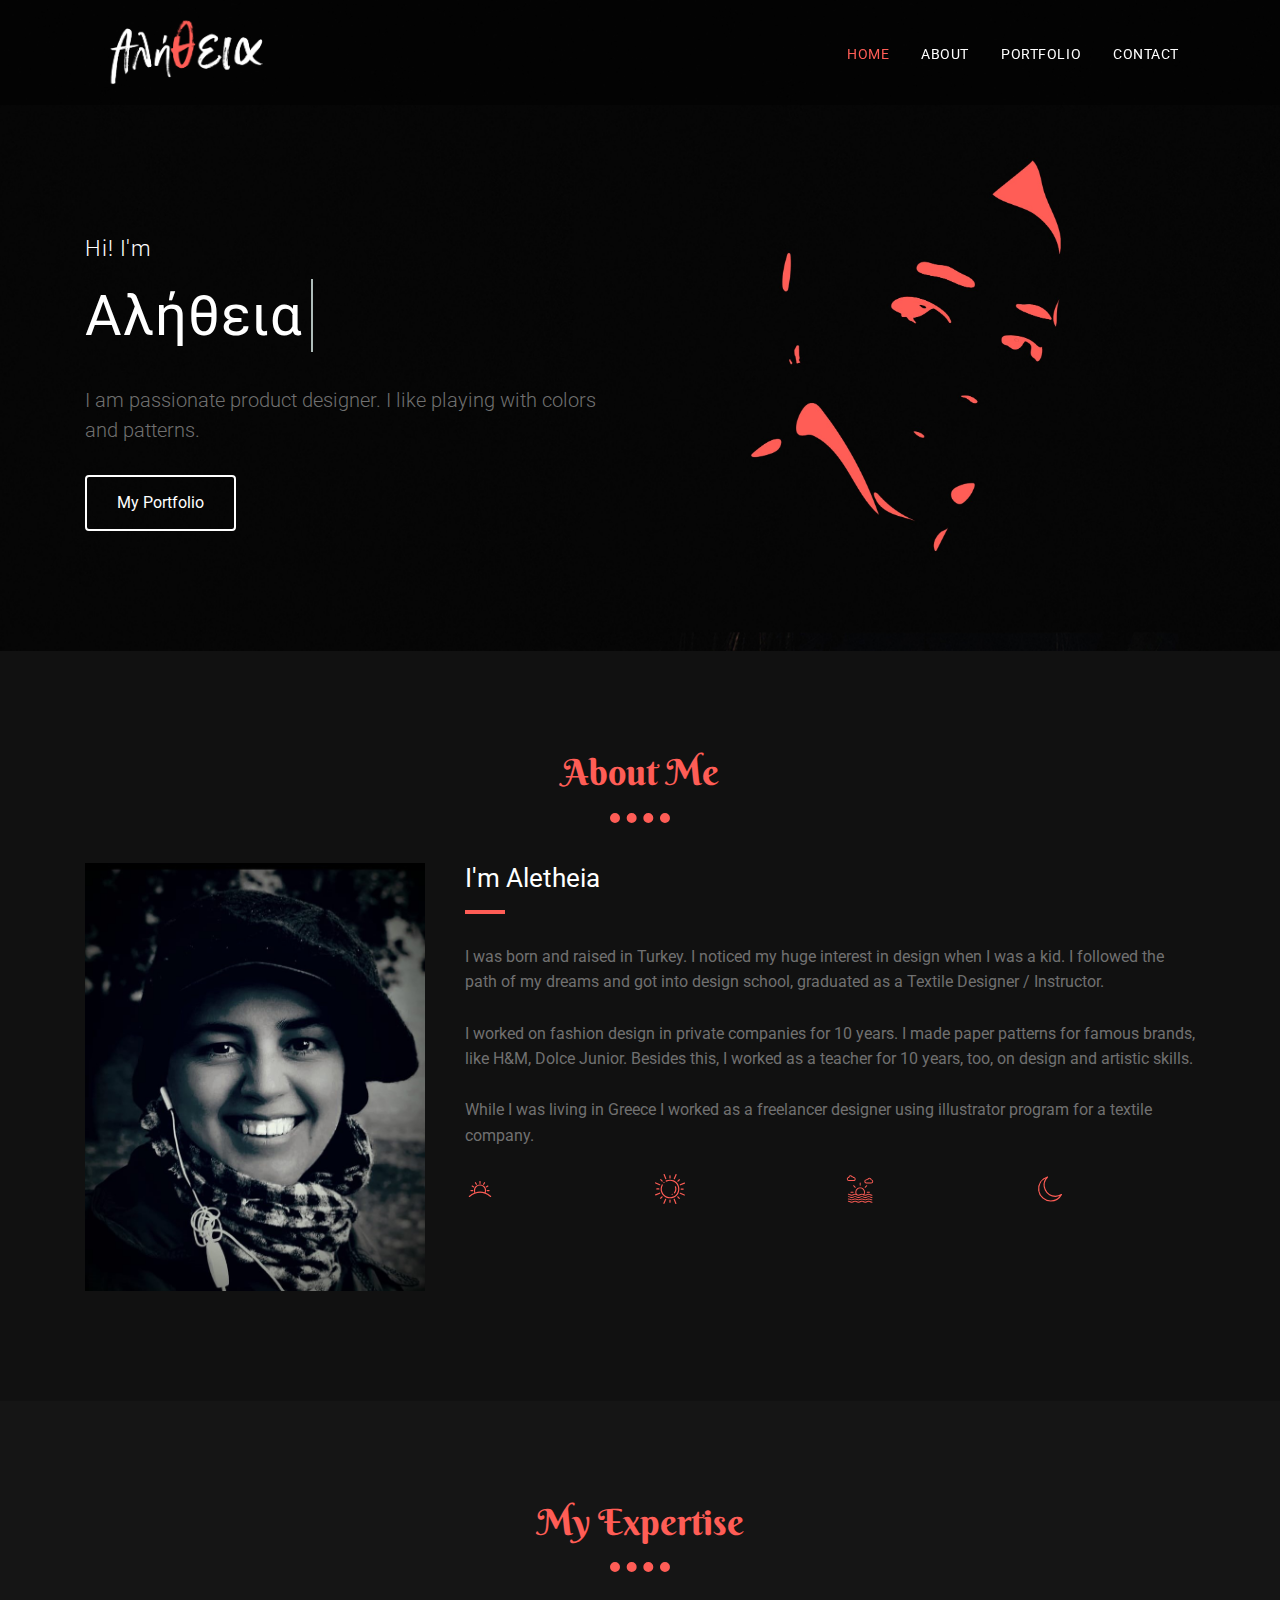
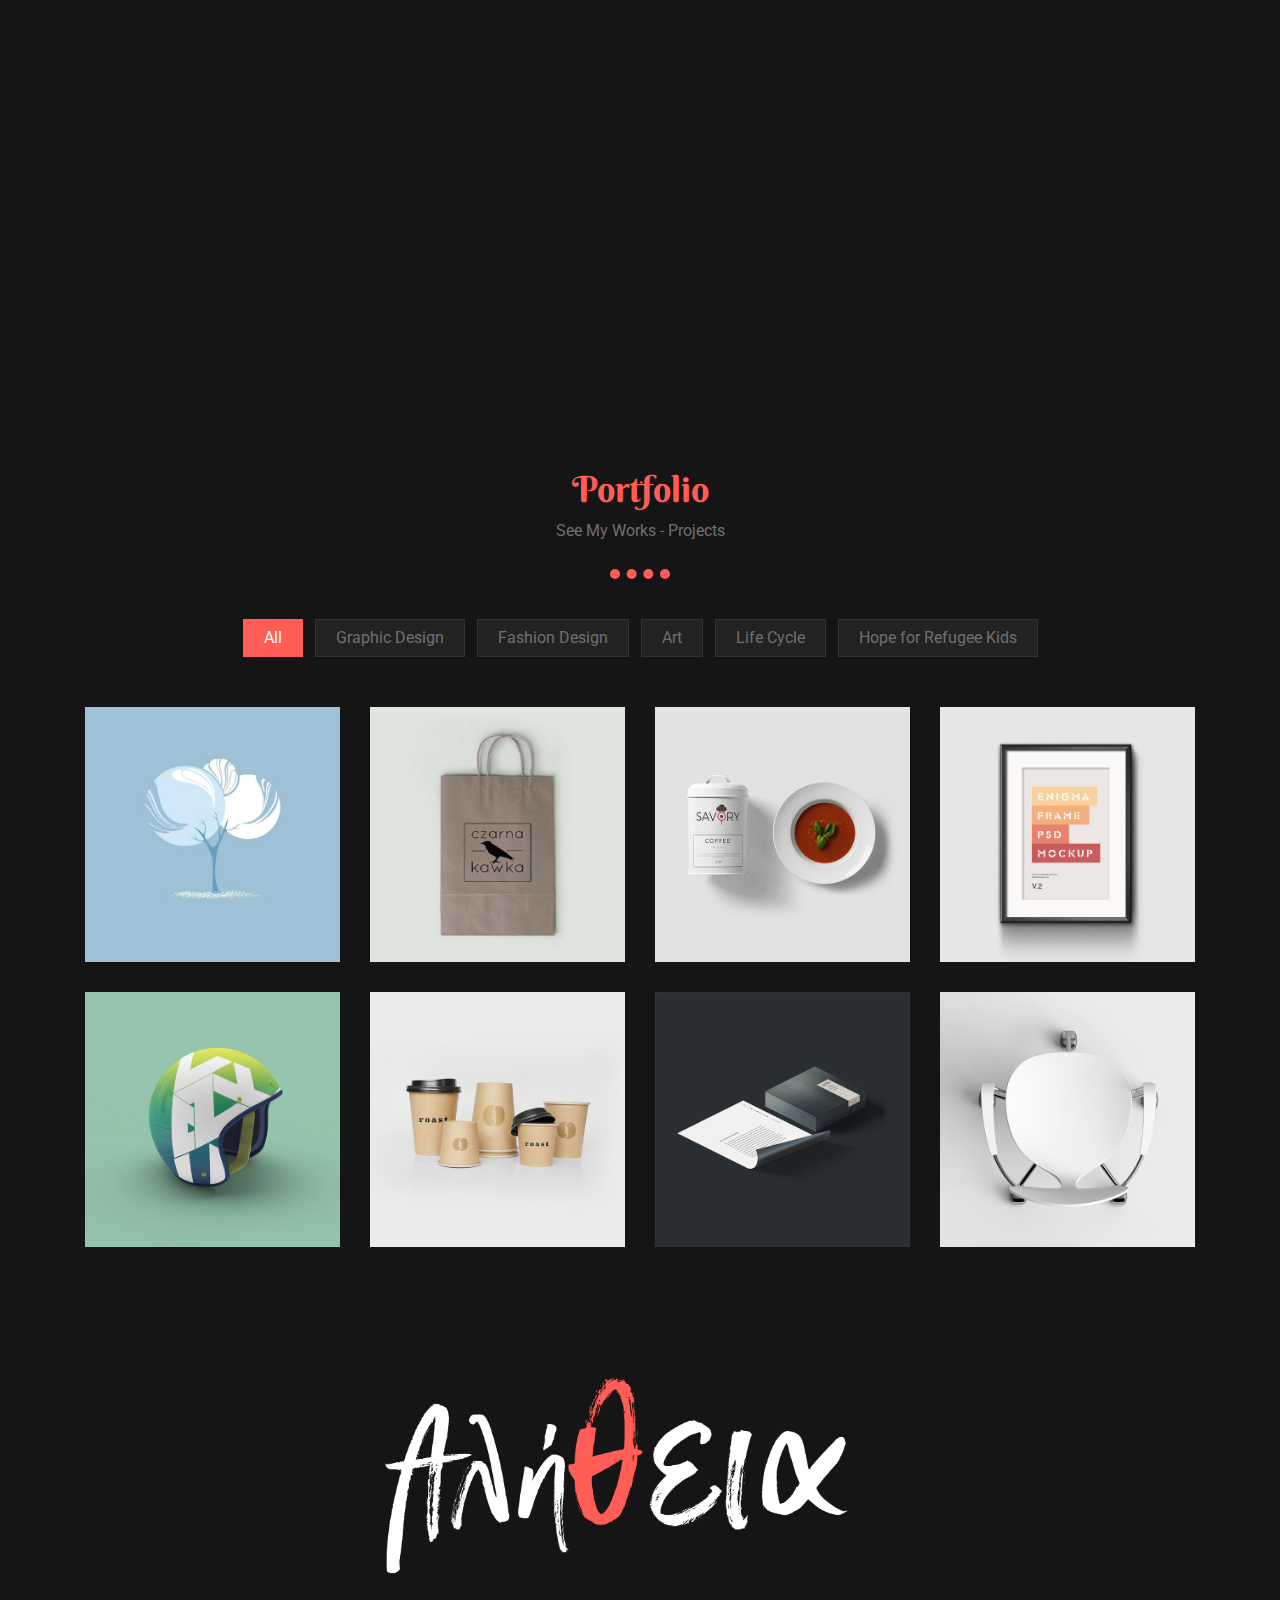
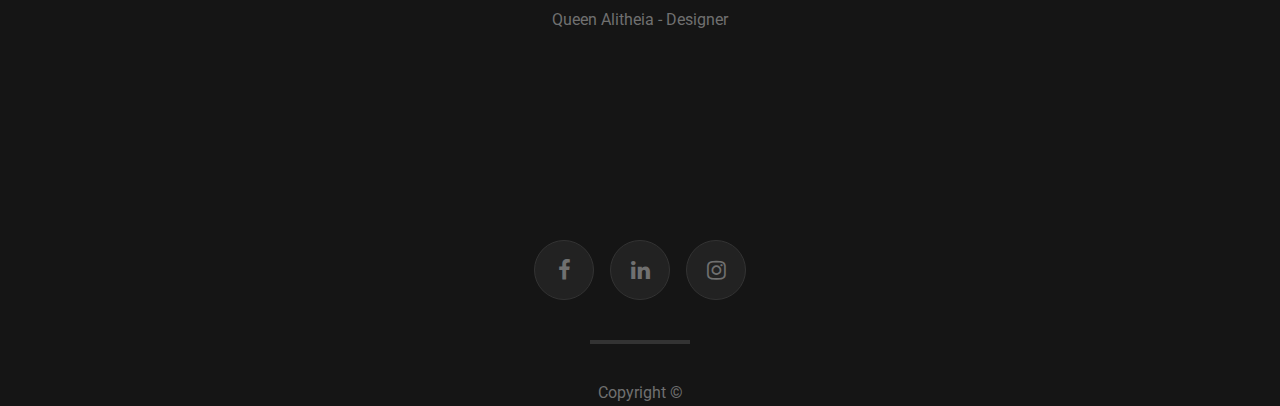
==== commit a8976e3e: "capital letter" ====
--- a/index.html
+++ b/index.html
@@ -159,21 +159,21 @@
               <div class="row">
                 <div class="col-sm">
                   <img
-                    src="./images/icons/sunrise.svg"
+                    src="./images/icons/Sunrise.svg"
                     width="30px"
                     alt="My Happy SVG"
                   />
                 </div>
                 <div class="col-sm">
                   <img
-                    src="./images/icons/sun.svg"
+                    src="./images/icons/Sun.svg"
                     width="30px"
                     alt="My Happy SVG"
                   />
                 </div>
                 <div class="col-sm">
                   <img
-                    src="./images/icons/sunset.svg"
+                    src="./images/icons/Sunset.svg"
                     width="30px"
                     alt="My Happy SVG"
                   />
@@ -584,7 +584,7 @@
     <!-- Portfolio Section Ends -->
 
     <!-- Footer Section starts -->
-    <footer class="main-footer">
+    <footer class="main-footer" id="contact">
       <div class="container">
         <div class="row">
           <div class="col-md-12">
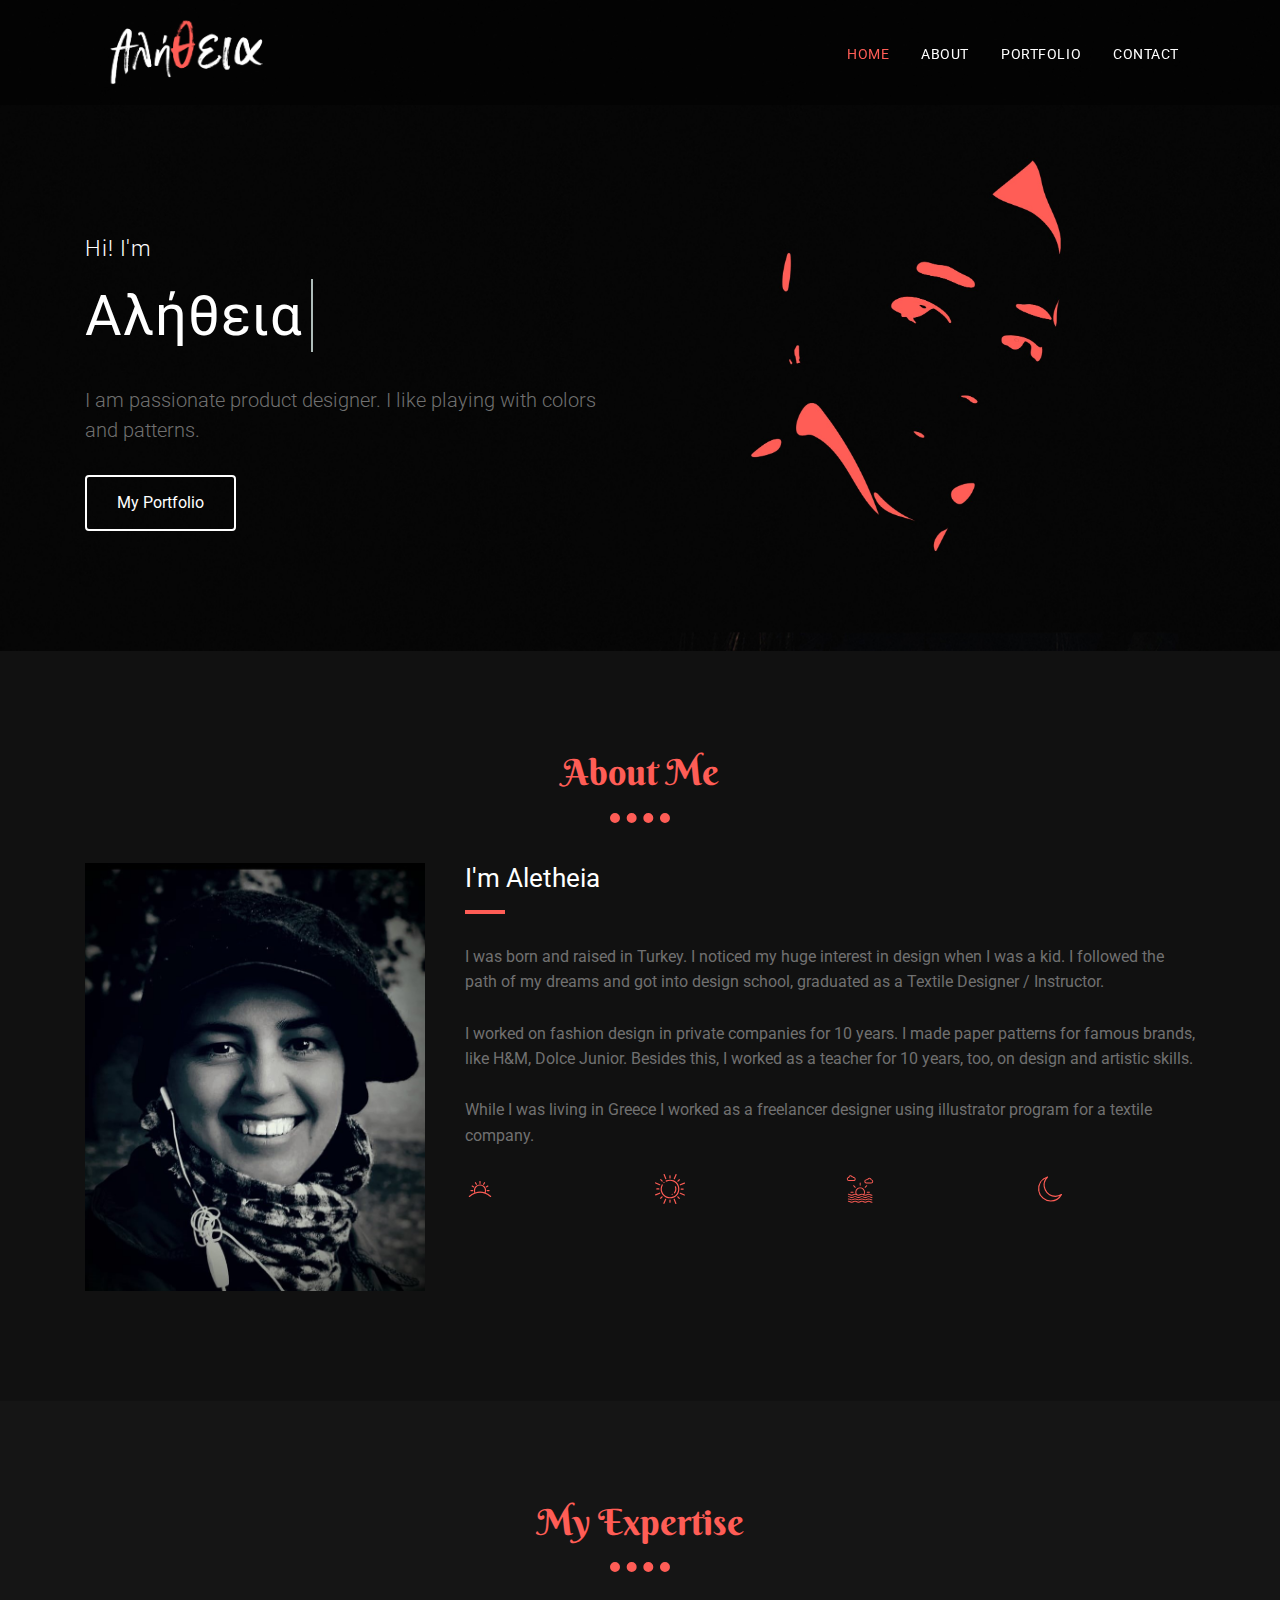
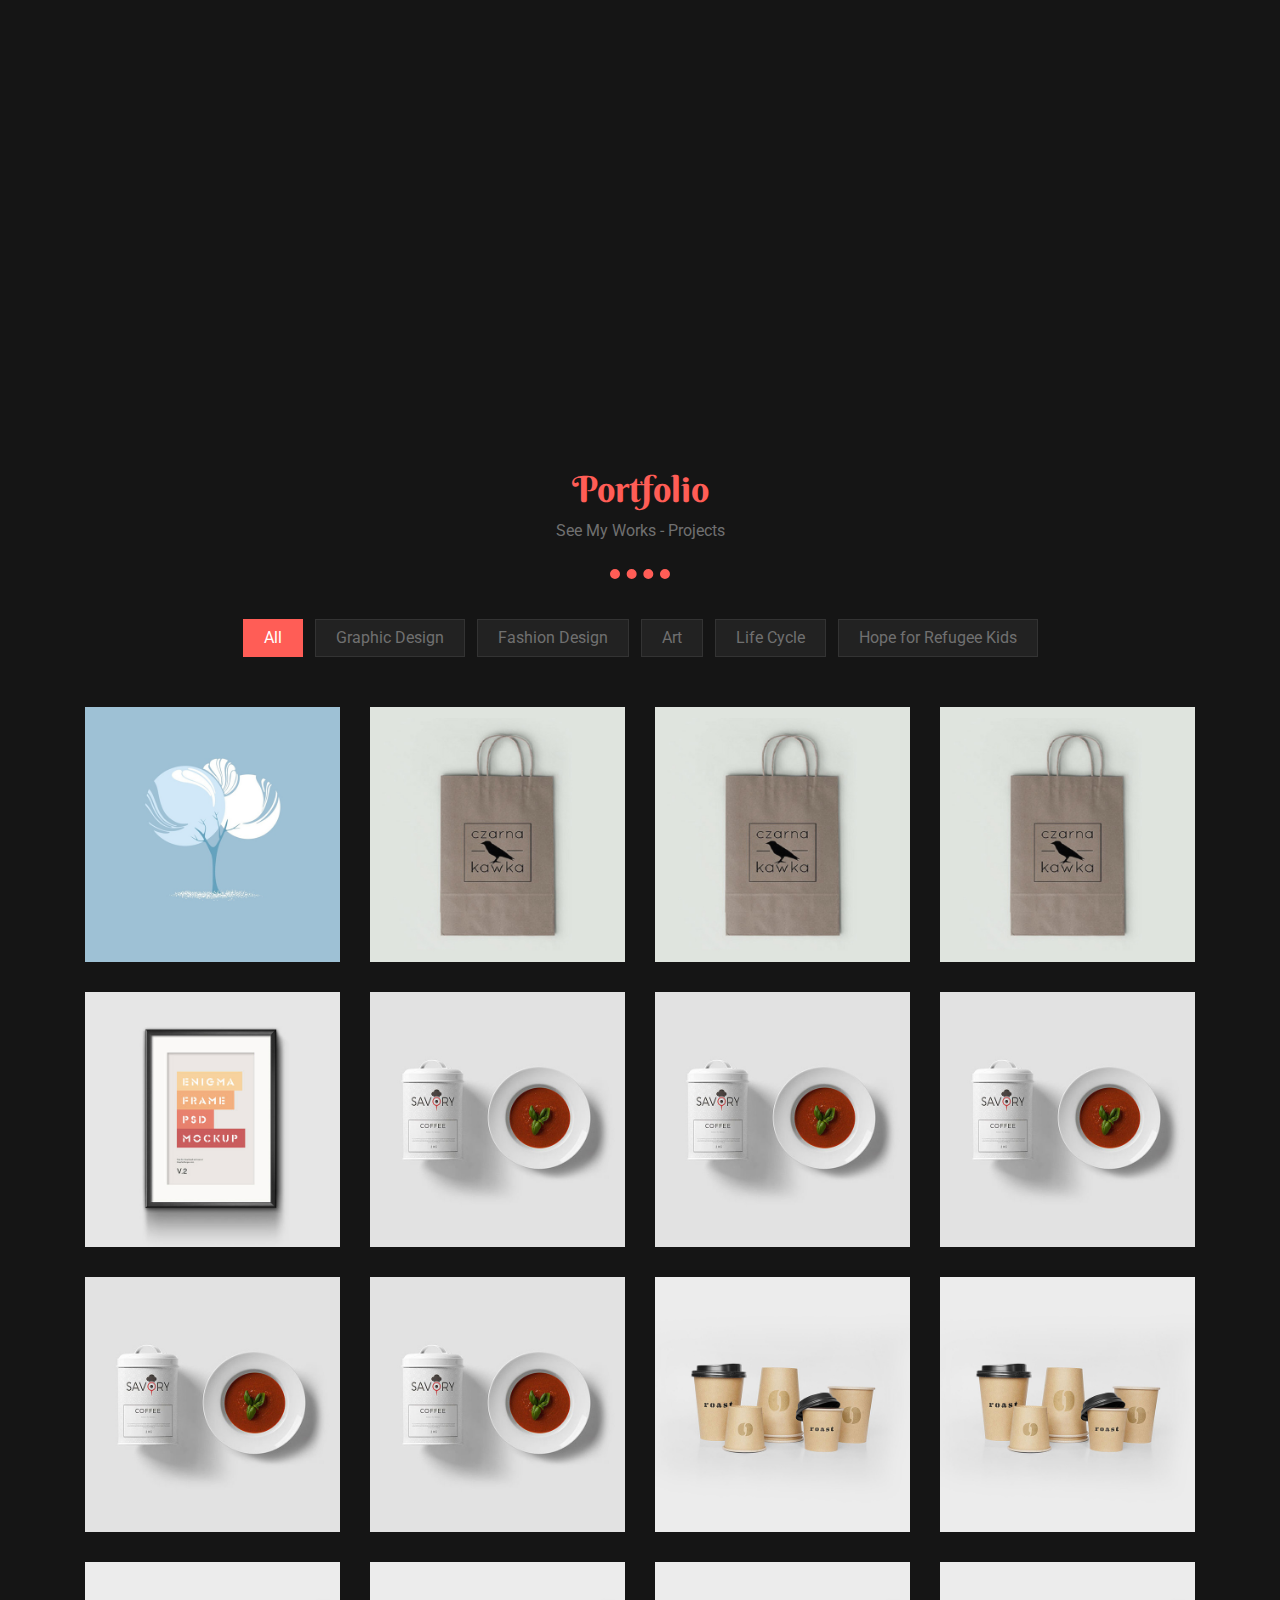
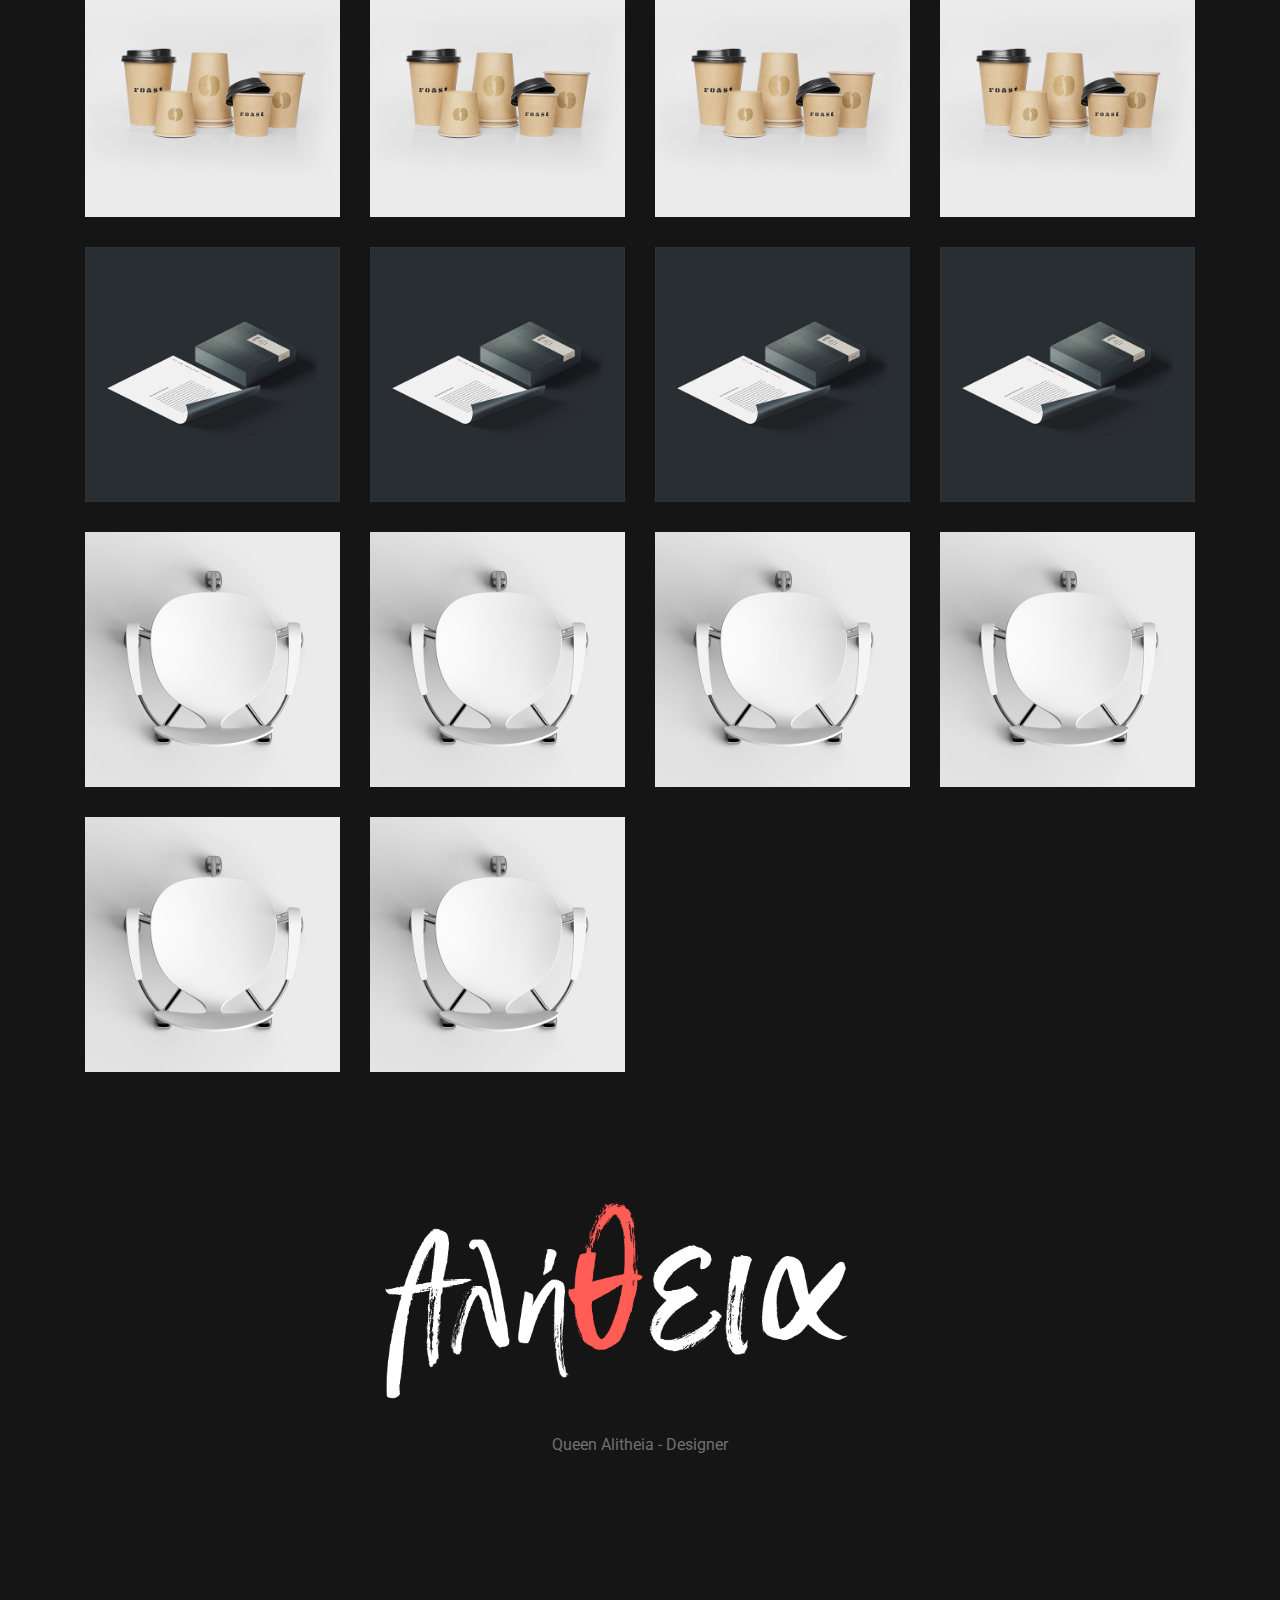
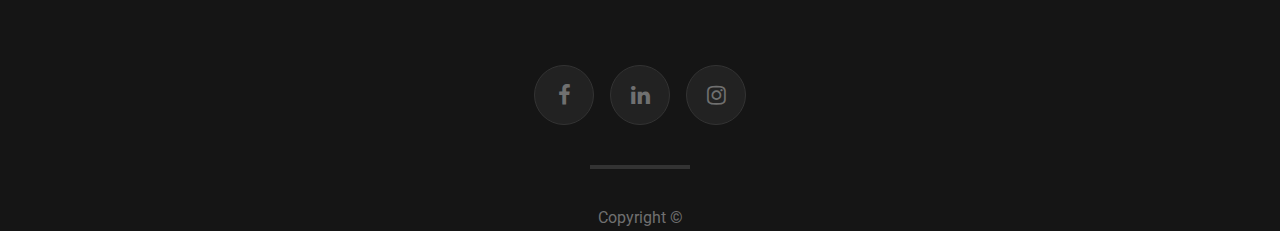
==== commit 6a6de533: "tabbing" ====
--- a/index.html
+++ b/index.html
@@ -285,12 +285,12 @@
                 <li>
                   <a href="#" class="active-portfolio" data-filter="*">All </a>
                 </li>
-                <li><a href="#" data-filter=".designing">Graphic Design</a></li>
-                <li><a href="#" data-filter=".graphic">Fashion Design</a></li>
-                <li><a href="#" data-filter=".websites">Art</a></li>
-                <li><a href="#" data-filter=".websites">Life Cycle</a></li>
+                <li><a href="#" data-filter=".graphic">Graphic Design</a></li>
+                <li><a href="#" data-filter=".fashion">Fashion Design</a></li>
+                <li><a href="#" data-filter=".art">Art</a></li>
+                <li><a href="#" data-filter=".life">Life Cycle</a></li>
                 <li>
-                  <a href="#" data-filter=".websites">Hope for Refugee Kids</a>
+                  <a href="#" data-filter=".hope">Hope for Refugee Kids</a>
                 </li>
               </ul>
             </div>
@@ -300,7 +300,7 @@
 
         <div class="row portfolio-boxes">
           <!-- Single Portfolio starts -->
-          <div class="col-md-3 col-sm-6 col-xs-12 portfolio-box designing">
+          <div class="col-md-3 col-sm-6 col-xs-12 portfolio-box graphic">
             <div class="single-portfolio">
               <a href="#popup-1" class="has-popup">
                 <img
@@ -310,14 +310,659 @@
                 />
                 <div class="single-portfolio-overlay">
                   <h2>Project Title</h2>
+                  <h3>graphic</h3>
+                </div>
+              </a>
+            </div>
+            <div id="popup-1" class="popup-box mfp-fade mfp-hide">
+              <div class="content">
+                <div class="image">
+                  <img src="images/portfolio-1.jpg" alt="" />
+                </div>
+                <div class="desc">
+                  <h4>Project Title</h4>
+                  <h5><i class="fa fa-folder"></i> Category</h5>
+                  <p>
+                    Lorem Ipsum is simply dummy text of the printing and
+                    typesetting industry. Lorem Ipsum has been the industry's
+                    standard dummy text ever since the 1500s.
+                  </p>
+                  <a href="#" class="btn-view-project">View Project</a>
+                </div>
+              </div>
+            </div>
+          </div>
+          <div class="col-md-3 col-sm-6 col-xs-12 portfolio-box graphic">
+            <div class="single-portfolio">
+              <a href="#popup-2" class="has-popup">
+                <img
+                  src="images/portfolio-2.jpg"
+                  class="Portfolio Image"
+                  alt=""
+                />
+                <div class="single-portfolio-overlay">
+                  <h2>Project Title</h2>
+                  <h3>graphic</h3>
+                </div>
+              </a>
+            </div>
+            <div id="popup-2" class="popup-box mfp-fade mfp-hide">
+              <div class="content">
+                <div class="image">
+                  <img src="images/portfolio-2.jpg" alt="" />
+                </div>
+                <div class="desc">
+                  <h4>Project Title</h4>
+                  <h5><i class="fa fa-folder"></i> Category</h5>
+                  <p>
+                    Lorem Ipsum is simply dummy text of the printing and
+                    typesetting industry. Lorem Ipsum has been the industry's
+                    standard dummy text ever since the 1500s.
+                  </p>
+                  <a href="#" class="btn-view-project">View Project</a>
+                </div>
+              </div>
+            </div>
+          </div>
+          <div class="col-md-3 col-sm-6 col-xs-12 portfolio-box graphic">
+            <div class="single-portfolio">
+              <a href="#popup-2" class="has-popup">
+                <img
+                  src="images/portfolio-2.jpg"
+                  class="Portfolio Image"
+                  alt=""
+                />
+                <div class="single-portfolio-overlay">
+                  <h2>Project Title</h2>
+                  <h3>graphic</h3>
+                </div>
+              </a>
+            </div>
+            <div id="popup-2" class="popup-box mfp-fade mfp-hide">
+              <div class="content">
+                <div class="image">
+                  <img src="images/portfolio-2.jpg" alt="" />
+                </div>
+                <div class="desc">
+                  <h4>Project Title</h4>
+                  <h5><i class="fa fa-folder"></i> Category</h5>
+                  <p>
+                    Lorem Ipsum is simply dummy text of the printing and
+                    typesetting industry. Lorem Ipsum has been the industry's
+                    standard dummy text ever since the 1500s.
+                  </p>
+                  <a href="#" class="btn-view-project">View Project</a>
+                </div>
+              </div>
+            </div>
+          </div>
+          <div class="col-md-3 col-sm-6 col-xs-12 portfolio-box graphic">
+            <div class="single-portfolio">
+              <a href="#popup-2" class="has-popup">
+                <img
+                  src="images/portfolio-2.jpg"
+                  class="Portfolio Image"
+                  alt=""
+                />
+                <div class="single-portfolio-overlay">
+                  <h2>Project Title</h2>
+                  <h3>graphic</h3>
+                </div>
+              </a>
+            </div>
+            <div id="popup-2" class="popup-box mfp-fade mfp-hide">
+              <div class="content">
+                <div class="image">
+                  <img src="images/portfolio-2.jpg" alt="" />
+                </div>
+                <div class="desc">
+                  <h4>Project Title</h4>
+                  <h5><i class="fa fa-folder"></i> Category</h5>
+                  <p>
+                    Lorem Ipsum is simply dummy text of the printing and
+                    typesetting industry. Lorem Ipsum has been the industry's
+                    standard dummy text ever since the 1500s.
+                  </p>
+                  <a href="#" class="btn-view-project">View Project</a>
+                </div>
+              </div>
+            </div>
+          </div>
+          <div class="col-md-3 col-sm-6 col-xs-12 portfolio-box graphic">
+            <div class="single-portfolio">
+              <a href="#popup-4" class="has-popup">
+                <img
+                  src="images/portfolio-4.jpg"
+                  class="Portfolio Image"
+                  alt=""
+                />
+                <div class="single-portfolio-overlay">
+                  <h2>Project Title</h2>
+                  <h3>Graphic</h3>
+                </div>
+              </a>
+            </div>
+            <div id="popup-4" class="popup-box mfp-fade mfp-hide">
+              <div class="content">
+                <div class="image">
+                  <img src="images/portfolio-4.jpg" alt="" />
+                </div>
+                <div class="desc">
+                  <h4>Project Title</h4>
+                  <h5><i class="fa fa-folder"></i> Category</h5>
+                  <p>
+                    Lorem Ipsum is simply dummy text of the printing and
+                    typesetting industry. Lorem Ipsum has been the industry's
+                    standard dummy text ever since the 1500s.
+                  </p>
+                  <a href="#" class="btn-view-project">View Project</a>
+                </div>
+              </div>
+            </div>
+          </div>
+
+          <!-- Single Portfolio starts -->
+          <div class="col-md-3 col-sm-6 col-xs-12 portfolio-box fashion">
+            <div class="single-portfolio">
+              <a href="#popup-3" class="has-popup">
+                <img
+                  src="images/portfolio-3.jpg"
+                  class="Portfolio Image"
+                  alt=""
+                />
+                <div class="single-portfolio-overlay">
+                  <h2>Project Title</h2>
+                  <h3>Websites</h3>
+                </div>
+              </a>
+            </div>
+            <div id="popup-3" class="popup-box mfp-fade mfp-hide">
+              <div class="content">
+                <div class="image">
+                  <img src="images/portfolio-3.jpg" alt="" />
+                </div>
+                <div class="desc">
+                  <h4>Project Title</h4>
+                  <h5><i class="fa fa-folder"></i> Category</h5>
+                  <p>
+                    Lorem Ipsum is simply dummy text of the printing and
+                    typesetting industry. Lorem Ipsum has been the industry's
+                    standard dummy text ever since the 1500s.
+                  </p>
+                  <a href="#" class="btn-view-project">View Project</a>
+                </div>
+              </div>
+            </div>
+          </div>
+          <div class="col-md-3 col-sm-6 col-xs-12 portfolio-box fashion">
+            <div class="single-portfolio">
+              <a href="#popup-3" class="has-popup">
+                <img
+                  src="images/portfolio-3.jpg"
+                  class="Portfolio Image"
+                  alt=""
+                />
+                <div class="single-portfolio-overlay">
+                  <h2>Project Title</h2>
+                  <h3>Websites</h3>
+                </div>
+              </a>
+            </div>
+            <div id="popup-3" class="popup-box mfp-fade mfp-hide">
+              <div class="content">
+                <div class="image">
+                  <img src="images/portfolio-3.jpg" alt="" />
+                </div>
+                <div class="desc">
+                  <h4>Project Title</h4>
+                  <h5><i class="fa fa-folder"></i> Category</h5>
+                  <p>
+                    Lorem Ipsum is simply dummy text of the printing and
+                    typesetting industry. Lorem Ipsum has been the industry's
+                    standard dummy text ever since the 1500s.
+                  </p>
+                  <a href="#" class="btn-view-project">View Project</a>
+                </div>
+              </div>
+            </div>
+          </div>
+          <div class="col-md-3 col-sm-6 col-xs-12 portfolio-box fashion">
+            <div class="single-portfolio">
+              <a href="#popup-3" class="has-popup">
+                <img
+                  src="images/portfolio-3.jpg"
+                  class="Portfolio Image"
+                  alt=""
+                />
+                <div class="single-portfolio-overlay">
+                  <h2>Project Title</h2>
+                  <h3>Websites</h3>
+                </div>
+              </a>
+            </div>
+            <div id="popup-3" class="popup-box mfp-fade mfp-hide">
+              <div class="content">
+                <div class="image">
+                  <img src="images/portfolio-3.jpg" alt="" />
+                </div>
+                <div class="desc">
+                  <h4>Project Title</h4>
+                  <h5><i class="fa fa-folder"></i> Category</h5>
+                  <p>
+                    Lorem Ipsum is simply dummy text of the printing and
+                    typesetting industry. Lorem Ipsum has been the industry's
+                    standard dummy text ever since the 1500s.
+                  </p>
+                  <a href="#" class="btn-view-project">View Project</a>
+                </div>
+              </div>
+            </div>
+          </div>
+          <div class="col-md-3 col-sm-6 col-xs-12 portfolio-box fashion">
+            <div class="single-portfolio">
+              <a href="#popup-3" class="has-popup">
+                <img
+                  src="images/portfolio-3.jpg"
+                  class="Portfolio Image"
+                  alt=""
+                />
+                <div class="single-portfolio-overlay">
+                  <h2>Project Title</h2>
+                  <h3>Websites</h3>
+                </div>
+              </a>
+            </div>
+            <div id="popup-3" class="popup-box mfp-fade mfp-hide">
+              <div class="content">
+                <div class="image">
+                  <img src="images/portfolio-3.jpg" alt="" />
+                </div>
+                <div class="desc">
+                  <h4>Project Title</h4>
+                  <h5><i class="fa fa-folder"></i> Category</h5>
+                  <p>
+                    Lorem Ipsum is simply dummy text of the printing and
+                    typesetting industry. Lorem Ipsum has been the industry's
+                    standard dummy text ever since the 1500s.
+                  </p>
+                  <a href="#" class="btn-view-project">View Project</a>
+                </div>
+              </div>
+            </div>
+          </div>
+          <div class="col-md-3 col-sm-6 col-xs-12 portfolio-box fashion">
+            <div class="single-portfolio">
+              <a href="#popup-3" class="has-popup">
+                <img
+                  src="images/portfolio-3.jpg"
+                  class="Portfolio Image"
+                  alt=""
+                />
+                <div class="single-portfolio-overlay">
+                  <h2>Project Title</h2>
+                  <h3>Websites</h3>
+                </div>
+              </a>
+            </div>
+            <div id="popup-3" class="popup-box mfp-fade mfp-hide">
+              <div class="content">
+                <div class="image">
+                  <img src="images/portfolio-3.jpg" alt="" />
+                </div>
+                <div class="desc">
+                  <h4>Project Title</h4>
+                  <h5><i class="fa fa-folder"></i> Category</h5>
+                  <p>
+                    Lorem Ipsum is simply dummy text of the printing and
+                    typesetting industry. Lorem Ipsum has been the industry's
+                    standard dummy text ever since the 1500s.
+                  </p>
+                  <a href="#" class="btn-view-project">View Project</a>
+                </div>
+              </div>
+            </div>
+          </div>
+
+          <!-- Single Portfolio starts -->
+          <div class="col-md-3 col-sm-6 col-xs-12 portfolio-box art">
+            <div class="single-portfolio">
+              <a href="#popup-6" class="has-popup">
+                <img
+                  src="images/portfolio-6.jpg"
+                  class="Portfolio Image"
+                  alt=""
+                />
+                <div class="single-portfolio-overlay">
+                  <h2>Project Title</h2>
                   <h3>Designing</h3>
                 </div>
               </a>
             </div>
-            <div id="popup-1" class="popup-box mfp-fade mfp-hide">
-              <div class="content">
-                <div class="image">
-                  <img src="images/portfolio-1.jpg" alt="" />
+            <div id="popup-6" class="popup-box mfp-fade mfp-hide">
+              <div class="content">
+                <div class="image">
+                  <img src="images/portfolio-6.jpg" alt="" />
+                </div>
+                <div class="desc">
+                  <h4>Project Title</h4>
+                  <h5><i class="fa fa-folder"></i> Category</h5>
+                  <p>
+                    Lorem Ipsum is simply dummy text of the printing and
+                    typesetting industry. Lorem Ipsum has been the industry's
+                    standard dummy text ever since the 1500s.
+                  </p>
+                  <a href="#" class="btn-view-project">View Project</a>
+                </div>
+              </div>
+            </div>
+          </div>
+          <div class="col-md-3 col-sm-6 col-xs-12 portfolio-box art">
+            <div class="single-portfolio">
+              <a href="#popup-6" class="has-popup">
+                <img
+                  src="images/portfolio-6.jpg"
+                  class="Portfolio Image"
+                  alt=""
+                />
+                <div class="single-portfolio-overlay">
+                  <h2>Project Title</h2>
+                  <h3>Designing</h3>
+                </div>
+              </a>
+            </div>
+            <div id="popup-6" class="popup-box mfp-fade mfp-hide">
+              <div class="content">
+                <div class="image">
+                  <img src="images/portfolio-6.jpg" alt="" />
+                </div>
+                <div class="desc">
+                  <h4>Project Title</h4>
+                  <h5><i class="fa fa-folder"></i> Category</h5>
+                  <p>
+                    Lorem Ipsum is simply dummy text of the printing and
+                    typesetting industry. Lorem Ipsum has been the industry's
+                    standard dummy text ever since the 1500s.
+                  </p>
+                  <a href="#" class="btn-view-project">View Project</a>
+                </div>
+              </div>
+            </div>
+          </div>
+          <div class="col-md-3 col-sm-6 col-xs-12 portfolio-box art">
+            <div class="single-portfolio">
+              <a href="#popup-6" class="has-popup">
+                <img
+                  src="images/portfolio-6.jpg"
+                  class="Portfolio Image"
+                  alt=""
+                />
+                <div class="single-portfolio-overlay">
+                  <h2>Project Title</h2>
+                  <h3>Designing</h3>
+                </div>
+              </a>
+            </div>
+            <div id="popup-6" class="popup-box mfp-fade mfp-hide">
+              <div class="content">
+                <div class="image">
+                  <img src="images/portfolio-6.jpg" alt="" />
+                </div>
+                <div class="desc">
+                  <h4>Project Title</h4>
+                  <h5><i class="fa fa-folder"></i> Category</h5>
+                  <p>
+                    Lorem Ipsum is simply dummy text of the printing and
+                    typesetting industry. Lorem Ipsum has been the industry's
+                    standard dummy text ever since the 1500s.
+                  </p>
+                  <a href="#" class="btn-view-project">View Project</a>
+                </div>
+              </div>
+            </div>
+          </div>
+          <div class="col-md-3 col-sm-6 col-xs-12 portfolio-box art">
+            <div class="single-portfolio">
+              <a href="#popup-6" class="has-popup">
+                <img
+                  src="images/portfolio-6.jpg"
+                  class="Portfolio Image"
+                  alt=""
+                />
+                <div class="single-portfolio-overlay">
+                  <h2>Project Title</h2>
+                  <h3>Designing</h3>
+                </div>
+              </a>
+            </div>
+            <div id="popup-6" class="popup-box mfp-fade mfp-hide">
+              <div class="content">
+                <div class="image">
+                  <img src="images/portfolio-6.jpg" alt="" />
+                </div>
+                <div class="desc">
+                  <h4>Project Title</h4>
+                  <h5><i class="fa fa-folder"></i> Category</h5>
+                  <p>
+                    Lorem Ipsum is simply dummy text of the printing and
+                    typesetting industry. Lorem Ipsum has been the industry's
+                    standard dummy text ever since the 1500s.
+                  </p>
+                  <a href="#" class="btn-view-project">View Project</a>
+                </div>
+              </div>
+            </div>
+          </div>
+          <div class="col-md-3 col-sm-6 col-xs-12 portfolio-box art">
+            <div class="single-portfolio">
+              <a href="#popup-6" class="has-popup">
+                <img
+                  src="images/portfolio-6.jpg"
+                  class="Portfolio Image"
+                  alt=""
+                />
+                <div class="single-portfolio-overlay">
+                  <h2>Project Title</h2>
+                  <h3>Designing</h3>
+                </div>
+              </a>
+            </div>
+            <div id="popup-6" class="popup-box mfp-fade mfp-hide">
+              <div class="content">
+                <div class="image">
+                  <img src="images/portfolio-6.jpg" alt="" />
+                </div>
+                <div class="desc">
+                  <h4>Project Title</h4>
+                  <h5><i class="fa fa-folder"></i> Category</h5>
+                  <p>
+                    Lorem Ipsum is simply dummy text of the printing and
+                    typesetting industry. Lorem Ipsum has been the industry's
+                    standard dummy text ever since the 1500s.
+                  </p>
+                  <a href="#" class="btn-view-project">View Project</a>
+                </div>
+              </div>
+            </div>
+          </div>
+          <div class="col-md-3 col-sm-6 col-xs-12 portfolio-box art">
+            <div class="single-portfolio">
+              <a href="#popup-6" class="has-popup">
+                <img
+                  src="images/portfolio-6.jpg"
+                  class="Portfolio Image"
+                  alt=""
+                />
+                <div class="single-portfolio-overlay">
+                  <h2>Project Title</h2>
+                  <h3>Designing</h3>
+                </div>
+              </a>
+            </div>
+            <div id="popup-6" class="popup-box mfp-fade mfp-hide">
+              <div class="content">
+                <div class="image">
+                  <img src="images/portfolio-6.jpg" alt="" />
+                </div>
+                <div class="desc">
+                  <h4>Project Title</h4>
+                  <h5><i class="fa fa-folder"></i> Category</h5>
+                  <p>
+                    Lorem Ipsum is simply dummy text of the printing and
+                    typesetting industry. Lorem Ipsum has been the industry's
+                    standard dummy text ever since the 1500s.
+                  </p>
+                  <a href="#" class="btn-view-project">View Project</a>
+                </div>
+              </div>
+            </div>
+          </div>
+          <!-- Single Portfolio starts -->
+          <div class="col-md-3 col-sm-6 col-xs-12 portfolio-box life">
+            <div class="single-portfolio">
+              <a href="#popup-7" class="has-popup">
+                <img
+                  src="images/portfolio-7.jpg"
+                  class="Portfolio Image"
+                  alt=""
+                />
+                <div class="single-portfolio-overlay">
+                  <h2>Project Title</h2>
+                  <h3>Graphic</h3>
+                </div>
+              </a>
+            </div>
+            <div id="popup-7" class="popup-box mfp-fade mfp-hide">
+              <div class="content">
+                <div class="image">
+                  <img src="images/portfolio-7.jpg" alt="" />
+                </div>
+                <div class="desc">
+                  <h4>Project Title</h4>
+                  <h5><i class="fa fa-folder"></i> Category</h5>
+                  <p>
+                    Lorem Ipsum is simply dummy text of the printing and
+                    typesetting industry. Lorem Ipsum has been the industry's
+                    standard dummy text ever since the 1500s.
+                  </p>
+                  <a href="#" class="btn-view-project">View Project</a>
+                </div>
+              </div>
+            </div>
+          </div>
+          <div class="col-md-3 col-sm-6 col-xs-12 portfolio-box life">
+            <div class="single-portfolio">
+              <a href="#popup-7" class="has-popup">
+                <img
+                  src="images/portfolio-7.jpg"
+                  class="Portfolio Image"
+                  alt=""
+                />
+                <div class="single-portfolio-overlay">
+                  <h2>Project Title</h2>
+                  <h3>Graphic</h3>
+                </div>
+              </a>
+            </div>
+            <div id="popup-7" class="popup-box mfp-fade mfp-hide">
+              <div class="content">
+                <div class="image">
+                  <img src="images/portfolio-7.jpg" alt="" />
+                </div>
+                <div class="desc">
+                  <h4>Project Title</h4>
+                  <h5><i class="fa fa-folder"></i> Category</h5>
+                  <p>
+                    Lorem Ipsum is simply dummy text of the printing and
+                    typesetting industry. Lorem Ipsum has been the industry's
+                    standard dummy text ever since the 1500s.
+                  </p>
+                  <a href="#" class="btn-view-project">View Project</a>
+                </div>
+              </div>
+            </div>
+          </div>
+          <div class="col-md-3 col-sm-6 col-xs-12 portfolio-box life">
+            <div class="single-portfolio">
+              <a href="#popup-7" class="has-popup">
+                <img
+                  src="images/portfolio-7.jpg"
+                  class="Portfolio Image"
+                  alt=""
+                />
+                <div class="single-portfolio-overlay">
+                  <h2>Project Title</h2>
+                  <h3>Graphic</h3>
+                </div>
+              </a>
+            </div>
+            <div id="popup-7" class="popup-box mfp-fade mfp-hide">
+              <div class="content">
+                <div class="image">
+                  <img src="images/portfolio-7.jpg" alt="" />
+                </div>
+                <div class="desc">
+                  <h4>Project Title</h4>
+                  <h5><i class="fa fa-folder"></i> Category</h5>
+                  <p>
+                    Lorem Ipsum is simply dummy text of the printing and
+                    typesetting industry. Lorem Ipsum has been the industry's
+                    standard dummy text ever since the 1500s.
+                  </p>
+                  <a href="#" class="btn-view-project">View Project</a>
+                </div>
+              </div>
+            </div>
+          </div>
+          <div class="col-md-3 col-sm-6 col-xs-12 portfolio-box life">
+            <div class="single-portfolio">
+              <a href="#popup-7" class="has-popup">
+                <img
+                  src="images/portfolio-7.jpg"
+                  class="Portfolio Image"
+                  alt=""
+                />
+                <div class="single-portfolio-overlay">
+                  <h2>Project Title</h2>
+                  <h3>Graphic</h3>
+                </div>
+              </a>
+            </div>
+            <div id="popup-7" class="popup-box mfp-fade mfp-hide">
+              <div class="content">
+                <div class="image">
+                  <img src="images/portfolio-7.jpg" alt="" />
+                </div>
+                <div class="desc">
+                  <h4>Project Title</h4>
+                  <h5><i class="fa fa-folder"></i> Category</h5>
+                  <p>
+                    Lorem Ipsum is simply dummy text of the printing and
+                    typesetting industry. Lorem Ipsum has been the industry's
+                    standard dummy text ever since the 1500s.
+                  </p>
+                  <a href="#" class="btn-view-project">View Project</a>
+                </div>
+              </div>
+            </div>
+          </div>
+          <div class="col-md-3 col-sm-6 col-xs-12 portfolio-box life">
+            <div class="single-portfolio">
+              <a href="#popup-8" class="has-popup">
+                <img
+                  src="images/portfolio-8.jpg"
+                  class="Portfolio Image"
+                  alt=""
+                />
+                <div class="single-portfolio-overlay">
+                  <h2>Project Title</h2>
+                  <h3>Websites</h3>
+                </div>
+              </a>
+            </div>
+            <div id="popup-8" class="popup-box mfp-fade mfp-hide">
+              <div class="content">
+                <div class="image">
+                  <img src="images/portfolio-8.jpg" alt="" />
                 </div>
                 <div class="desc">
                   <h4>Project Title</h4>
@@ -333,48 +978,11 @@
             </div>
           </div>
           <!-- Single Portfolio Ends -->
-
-          <!-- Single Portfolio starts -->
-          <div class="col-md-3 col-sm-6 col-xs-12 portfolio-box designing">
-            <div class="single-portfolio">
-              <a href="#popup-2" class="has-popup">
-                <img
-                  src="images/portfolio-2.jpg"
-                  class="Portfolio Image"
-                  alt=""
-                />
-                <div class="single-portfolio-overlay">
-                  <h2>Project Title</h2>
-                  <h3>Designing</h3>
-                </div>
-              </a>
-            </div>
-            <div id="popup-2" class="popup-box mfp-fade mfp-hide">
-              <div class="content">
-                <div class="image">
-                  <img src="images/portfolio-2.jpg" alt="" />
-                </div>
-                <div class="desc">
-                  <h4>Project Title</h4>
-                  <h5><i class="fa fa-folder"></i> Category</h5>
-                  <p>
-                    Lorem Ipsum is simply dummy text of the printing and
-                    typesetting industry. Lorem Ipsum has been the industry's
-                    standard dummy text ever since the 1500s.
-                  </p>
-                  <a href="#" class="btn-view-project">View Project</a>
-                </div>
-              </div>
-            </div>
-          </div>
-          <!-- Single Portfolio Ends -->
-
-          <!-- Single Portfolio starts -->
-          <div class="col-md-3 col-sm-6 col-xs-12 portfolio-box websites">
-            <div class="single-portfolio">
-              <a href="#popup-3" class="has-popup">
-                <img
-                  src="images/portfolio-3.jpg"
+          <div class="col-md-3 col-sm-6 col-xs-12 portfolio-box hope">
+            <div class="single-portfolio">
+              <a href="#popup-8" class="has-popup">
+                <img
+                  src="images/portfolio-8.jpg"
                   class="Portfolio Image"
                   alt=""
                 />
@@ -384,168 +992,25 @@
                 </div>
               </a>
             </div>
-            <div id="popup-3" class="popup-box mfp-fade mfp-hide">
-              <div class="content">
-                <div class="image">
-                  <img src="images/portfolio-3.jpg" alt="" />
-                </div>
-                <div class="desc">
-                  <h4>Project Title</h4>
-                  <h5><i class="fa fa-folder"></i> Category</h5>
-                  <p>
-                    Lorem Ipsum is simply dummy text of the printing and
-                    typesetting industry. Lorem Ipsum has been the industry's
-                    standard dummy text ever since the 1500s.
-                  </p>
-                  <a href="#" class="btn-view-project">View Project</a>
-                </div>
-              </div>
-            </div>
-          </div>
-          <!-- Single Portfolio Ends -->
-
-          <!-- Single Portfolio starts -->
-          <div class="col-md-3 col-sm-6 col-xs-12 portfolio-box graphic">
-            <div class="single-portfolio">
-              <a href="#popup-4" class="has-popup">
-                <img
-                  src="images/portfolio-4.jpg"
-                  class="Portfolio Image"
-                  alt=""
-                />
-                <div class="single-portfolio-overlay">
-                  <h2>Project Title</h2>
-                  <h3>Graphic</h3>
-                </div>
-              </a>
-            </div>
-            <div id="popup-4" class="popup-box mfp-fade mfp-hide">
-              <div class="content">
-                <div class="image">
-                  <img src="images/portfolio-4.jpg" alt="" />
-                </div>
-                <div class="desc">
-                  <h4>Project Title</h4>
-                  <h5><i class="fa fa-folder"></i> Category</h5>
-                  <p>
-                    Lorem Ipsum is simply dummy text of the printing and
-                    typesetting industry. Lorem Ipsum has been the industry's
-                    standard dummy text ever since the 1500s.
-                  </p>
-                  <a href="#" class="btn-view-project">View Project</a>
-                </div>
-              </div>
-            </div>
-          </div>
-          <!-- Single Portfolio Ends -->
-
-          <!-- Single Portfolio starts -->
-          <div class="col-md-3 col-sm-6 col-xs-12 portfolio-box graphic">
-            <div class="single-portfolio">
-              <a href="#popup-5" class="has-popup">
-                <img
-                  src="images/portfolio-5.jpg"
-                  class="Portfolio Image"
-                  alt=""
-                />
-                <div class="single-portfolio-overlay">
-                  <h2>Project Title</h2>
-                  <h3>Graphic</h3>
-                </div>
-              </a>
-            </div>
-            <div id="popup-5" class="popup-box mfp-fade mfp-hide">
-              <div class="content">
-                <div class="image">
-                  <img src="images/portfolio-5.jpg" alt="" />
-                </div>
-                <div class="desc">
-                  <h4>Project Title</h4>
-                  <h5><i class="fa fa-folder"></i> Category</h5>
-                  <p>
-                    Lorem Ipsum is simply dummy text of the printing and
-                    typesetting industry. Lorem Ipsum has been the industry's
-                    standard dummy text ever since the 1500s.
-                  </p>
-                  <a href="#" class="btn-view-project">View Project</a>
-                </div>
-              </div>
-            </div>
-          </div>
-          <!-- Single Portfolio Ends -->
-
-          <!-- Single Portfolio starts -->
-          <div class="col-md-3 col-sm-6 col-xs-12 portfolio-box designing">
-            <div class="single-portfolio">
-              <a href="#popup-6" class="has-popup">
-                <img
-                  src="images/portfolio-6.jpg"
-                  class="Portfolio Image"
-                  alt=""
-                />
-                <div class="single-portfolio-overlay">
-                  <h2>Project Title</h2>
-                  <h3>Designing</h3>
-                </div>
-              </a>
-            </div>
-            <div id="popup-6" class="popup-box mfp-fade mfp-hide">
-              <div class="content">
-                <div class="image">
-                  <img src="images/portfolio-6.jpg" alt="" />
-                </div>
-                <div class="desc">
-                  <h4>Project Title</h4>
-                  <h5><i class="fa fa-folder"></i> Category</h5>
-                  <p>
-                    Lorem Ipsum is simply dummy text of the printing and
-                    typesetting industry. Lorem Ipsum has been the industry's
-                    standard dummy text ever since the 1500s.
-                  </p>
-                  <a href="#" class="btn-view-project">View Project</a>
-                </div>
-              </div>
-            </div>
-          </div>
-          <!-- Single Portfolio Ends -->
-
-          <!-- Single Portfolio starts -->
-          <div class="col-md-3 col-sm-6 col-xs-12 portfolio-box graphic">
-            <div class="single-portfolio">
-              <a href="#popup-7" class="has-popup">
-                <img
-                  src="images/portfolio-7.jpg"
-                  class="Portfolio Image"
-                  alt=""
-                />
-                <div class="single-portfolio-overlay">
-                  <h2>Project Title</h2>
-                  <h3>Graphic</h3>
-                </div>
-              </a>
-            </div>
-            <div id="popup-7" class="popup-box mfp-fade mfp-hide">
-              <div class="content">
-                <div class="image">
-                  <img src="images/portfolio-7.jpg" alt="" />
-                </div>
-                <div class="desc">
-                  <h4>Project Title</h4>
-                  <h5><i class="fa fa-folder"></i> Category</h5>
-                  <p>
-                    Lorem Ipsum is simply dummy text of the printing and
-                    typesetting industry. Lorem Ipsum has been the industry's
-                    standard dummy text ever since the 1500s.
-                  </p>
-                  <a href="#" class="btn-view-project">View Project</a>
-                </div>
-              </div>
-            </div>
-          </div>
-          <!-- Single Portfolio Ends -->
-
-          <!-- Single Portfolio starts -->
-          <div class="col-md-3 col-sm-6 col-xs-12 portfolio-box websites">
+            <div id="popup-8" class="popup-box mfp-fade mfp-hide">
+              <div class="content">
+                <div class="image">
+                  <img src="images/portfolio-8.jpg" alt="" />
+                </div>
+                <div class="desc">
+                  <h4>Project Title</h4>
+                  <h5><i class="fa fa-folder"></i> Category</h5>
+                  <p>
+                    Lorem Ipsum is simply dummy text of the printing and
+                    typesetting industry. Lorem Ipsum has been the industry's
+                    standard dummy text ever since the 1500s.
+                  </p>
+                  <a href="#" class="btn-view-project">View Project</a>
+                </div>
+              </div>
+            </div>
+          </div>
+          <div class="col-md-3 col-sm-6 col-xs-12 portfolio-box hope">
             <div class="single-portfolio">
               <a href="#popup-8" class="has-popup">
                 <img
@@ -577,7 +1042,102 @@
               </div>
             </div>
           </div>
-          <!-- Single Portfolio Ends -->
+          <div class="col-md-3 col-sm-6 col-xs-12 portfolio-box hope">
+            <div class="single-portfolio">
+              <a href="#popup-8" class="has-popup">
+                <img
+                  src="images/portfolio-8.jpg"
+                  class="Portfolio Image"
+                  alt=""
+                />
+                <div class="single-portfolio-overlay">
+                  <h2>Project Title</h2>
+                  <h3>Websites</h3>
+                </div>
+              </a>
+            </div>
+            <div id="popup-8" class="popup-box mfp-fade mfp-hide">
+              <div class="content">
+                <div class="image">
+                  <img src="images/portfolio-8.jpg" alt="" />
+                </div>
+                <div class="desc">
+                  <h4>Project Title</h4>
+                  <h5><i class="fa fa-folder"></i> Category</h5>
+                  <p>
+                    Lorem Ipsum is simply dummy text of the printing and
+                    typesetting industry. Lorem Ipsum has been the industry's
+                    standard dummy text ever since the 1500s.
+                  </p>
+                  <a href="#" class="btn-view-project">View Project</a>
+                </div>
+              </div>
+            </div>
+          </div>
+          <div class="col-md-3 col-sm-6 col-xs-12 portfolio-box hope">
+            <div class="single-portfolio">
+              <a href="#popup-8" class="has-popup">
+                <img
+                  src="images/portfolio-8.jpg"
+                  class="Portfolio Image"
+                  alt=""
+                />
+                <div class="single-portfolio-overlay">
+                  <h2>Project Title</h2>
+                  <h3>Websites</h3>
+                </div>
+              </a>
+            </div>
+            <div id="popup-8" class="popup-box mfp-fade mfp-hide">
+              <div class="content">
+                <div class="image">
+                  <img src="images/portfolio-8.jpg" alt="" />
+                </div>
+                <div class="desc">
+                  <h4>Project Title</h4>
+                  <h5><i class="fa fa-folder"></i> Category</h5>
+                  <p>
+                    Lorem Ipsum is simply dummy text of the printing and
+                    typesetting industry. Lorem Ipsum has been the industry's
+                    standard dummy text ever since the 1500s.
+                  </p>
+                  <a href="#" class="btn-view-project">View Project</a>
+                </div>
+              </div>
+            </div>
+          </div>
+          <div class="col-md-3 col-sm-6 col-xs-12 portfolio-box hope">
+            <div class="single-portfolio">
+              <a href="#popup-8" class="has-popup">
+                <img
+                  src="images/portfolio-8.jpg"
+                  class="Portfolio Image"
+                  alt=""
+                />
+                <div class="single-portfolio-overlay">
+                  <h2>Project Title</h2>
+                  <h3>Websites</h3>
+                </div>
+              </a>
+            </div>
+            <div id="popup-8" class="popup-box mfp-fade mfp-hide">
+              <div class="content">
+                <div class="image">
+                  <img src="images/portfolio-8.jpg" alt="" />
+                </div>
+                <div class="desc">
+                  <h4>Project Title</h4>
+                  <h5><i class="fa fa-folder"></i> Category</h5>
+                  <p>
+                    Lorem Ipsum is simply dummy text of the printing and
+                    typesetting industry. Lorem Ipsum has been the industry's
+                    standard dummy text ever since the 1500s.
+                  </p>
+                  <a href="#" class="btn-view-project">View Project</a>
+                </div>
+              </div>
+            </div>
+          </div>
         </div>
       </div>
     </section>
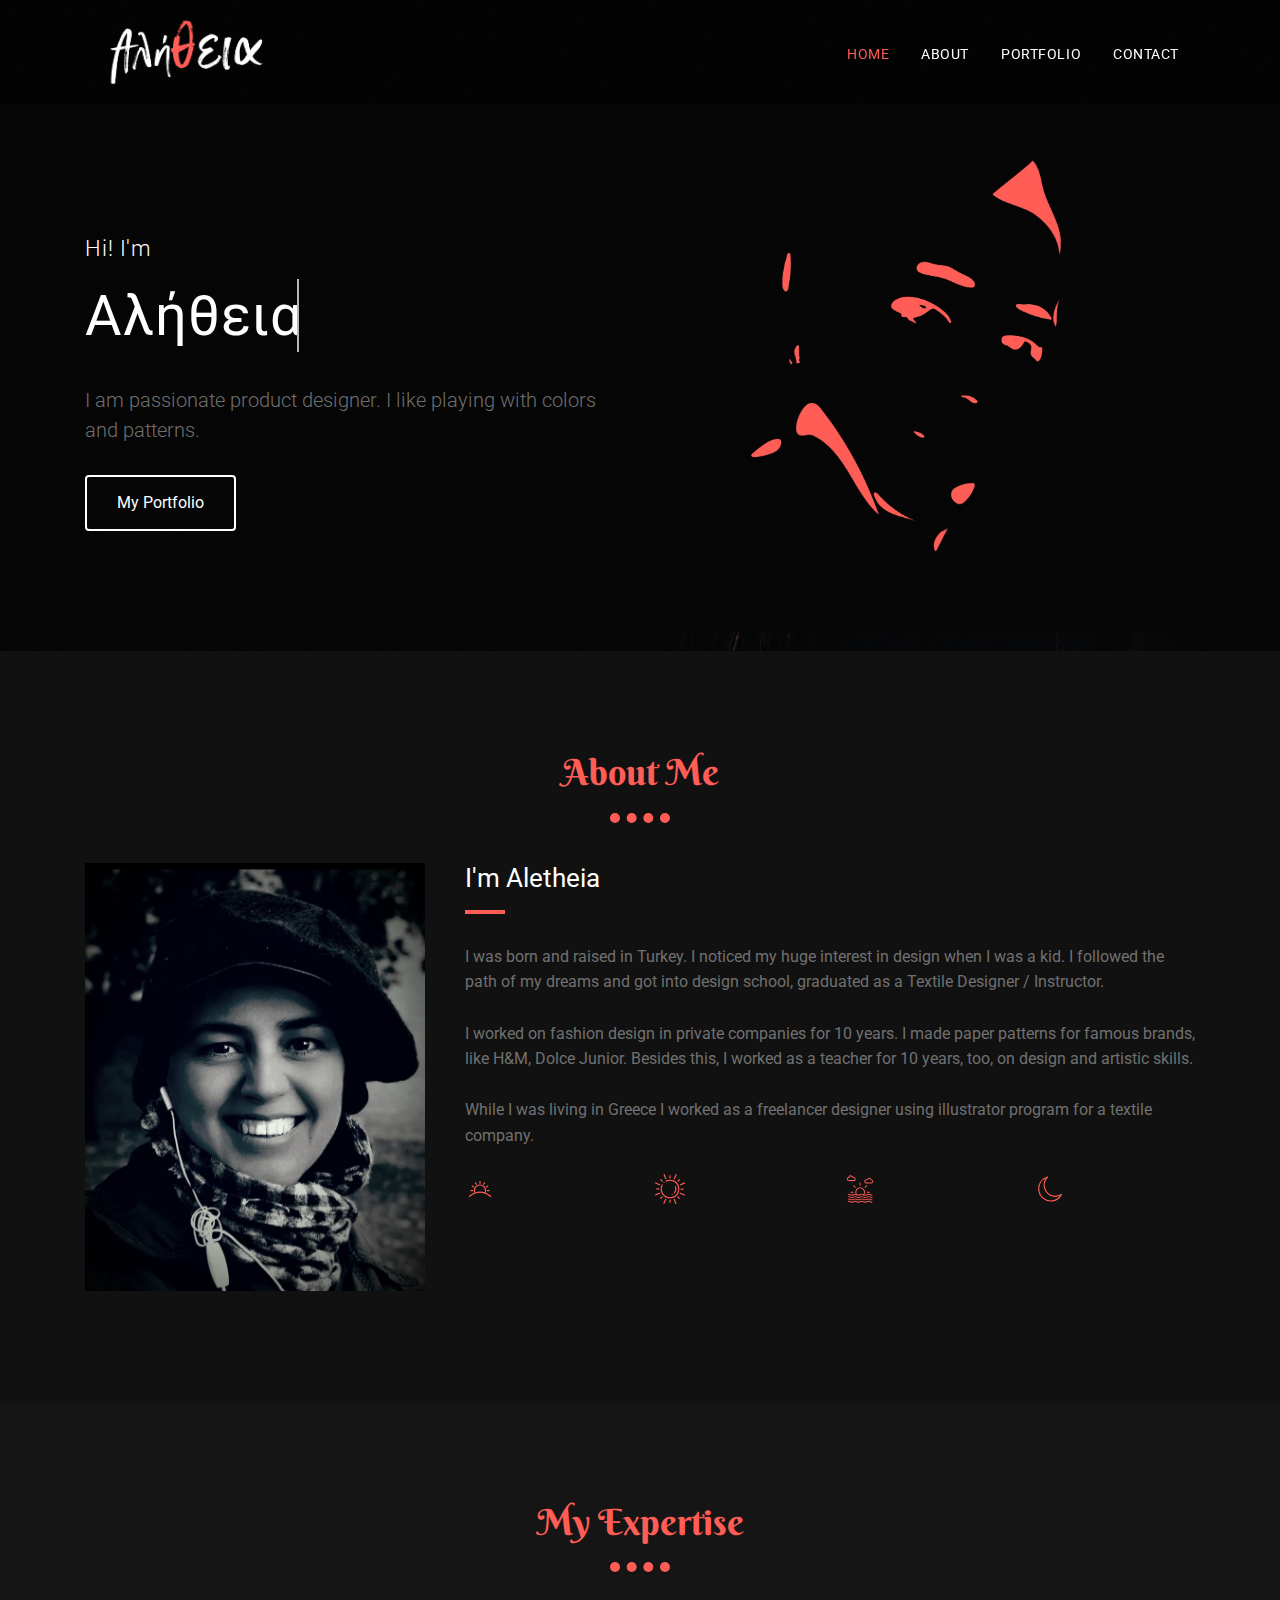
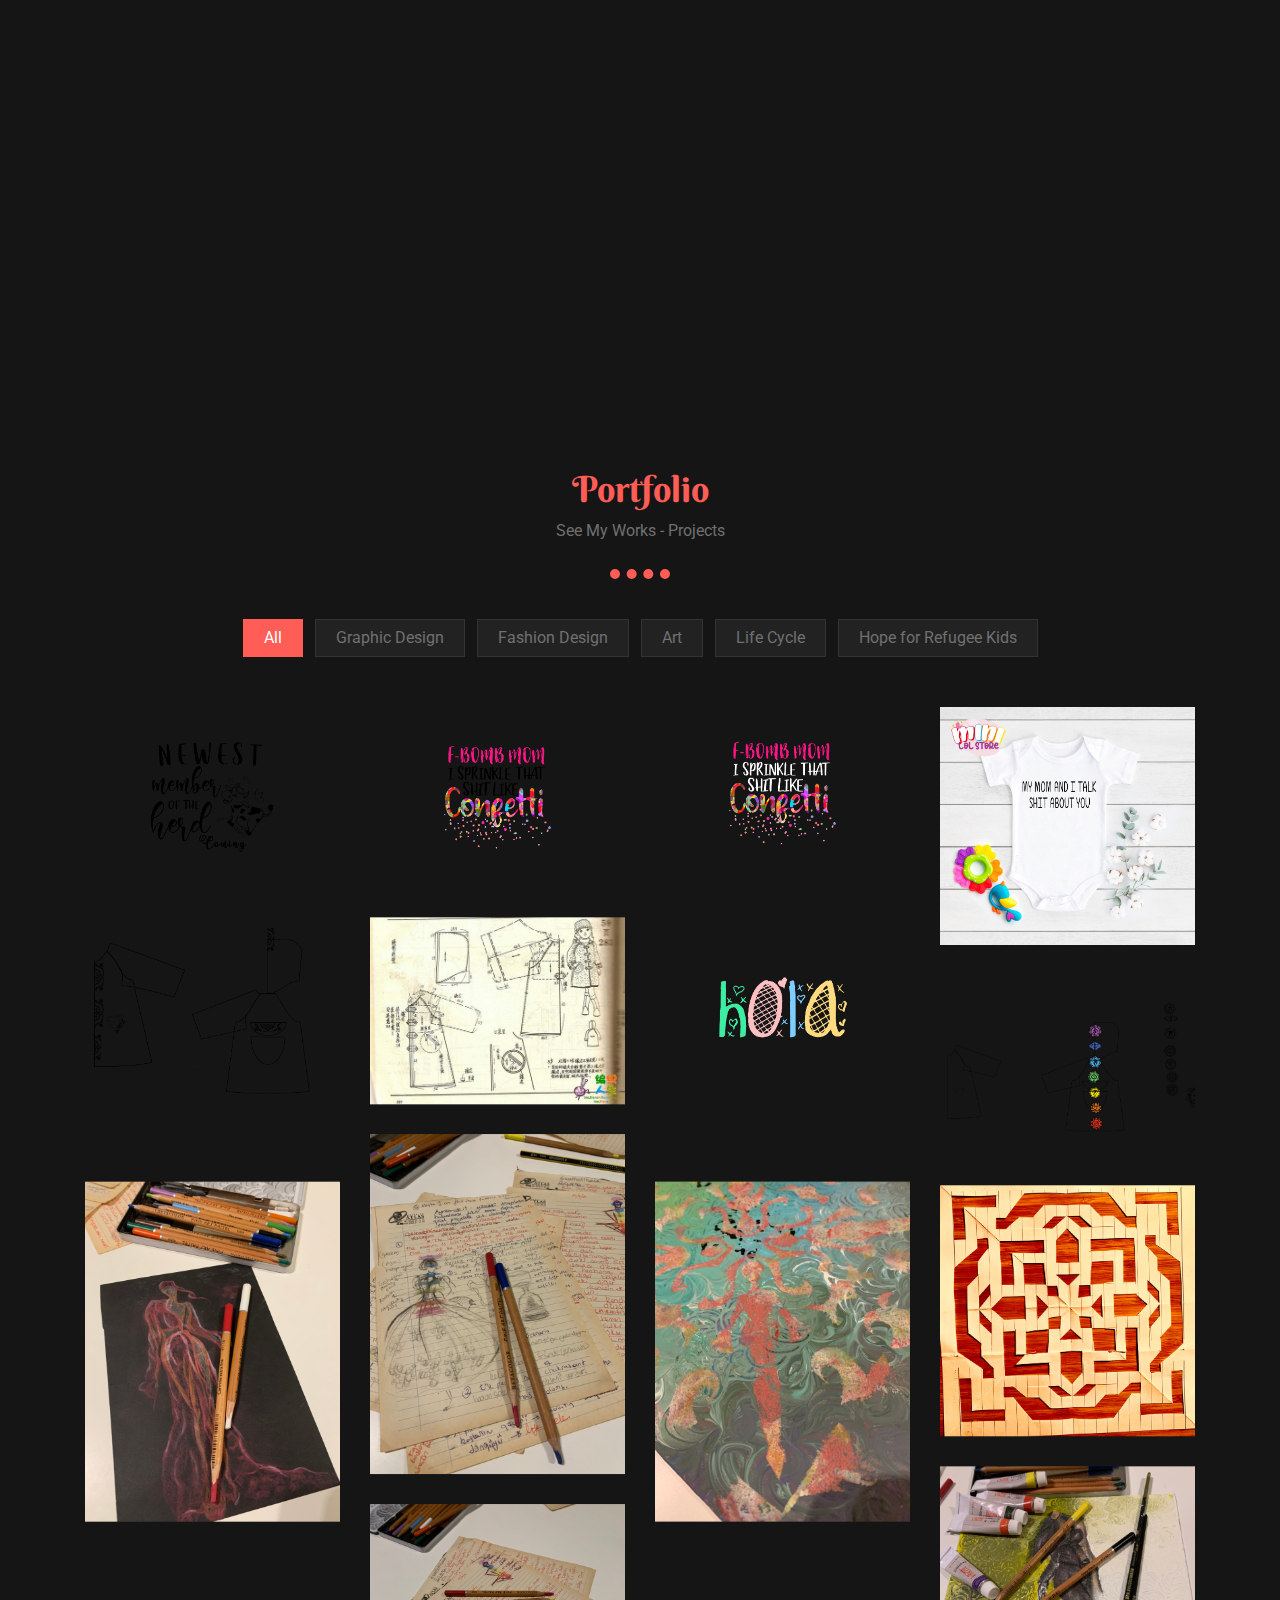
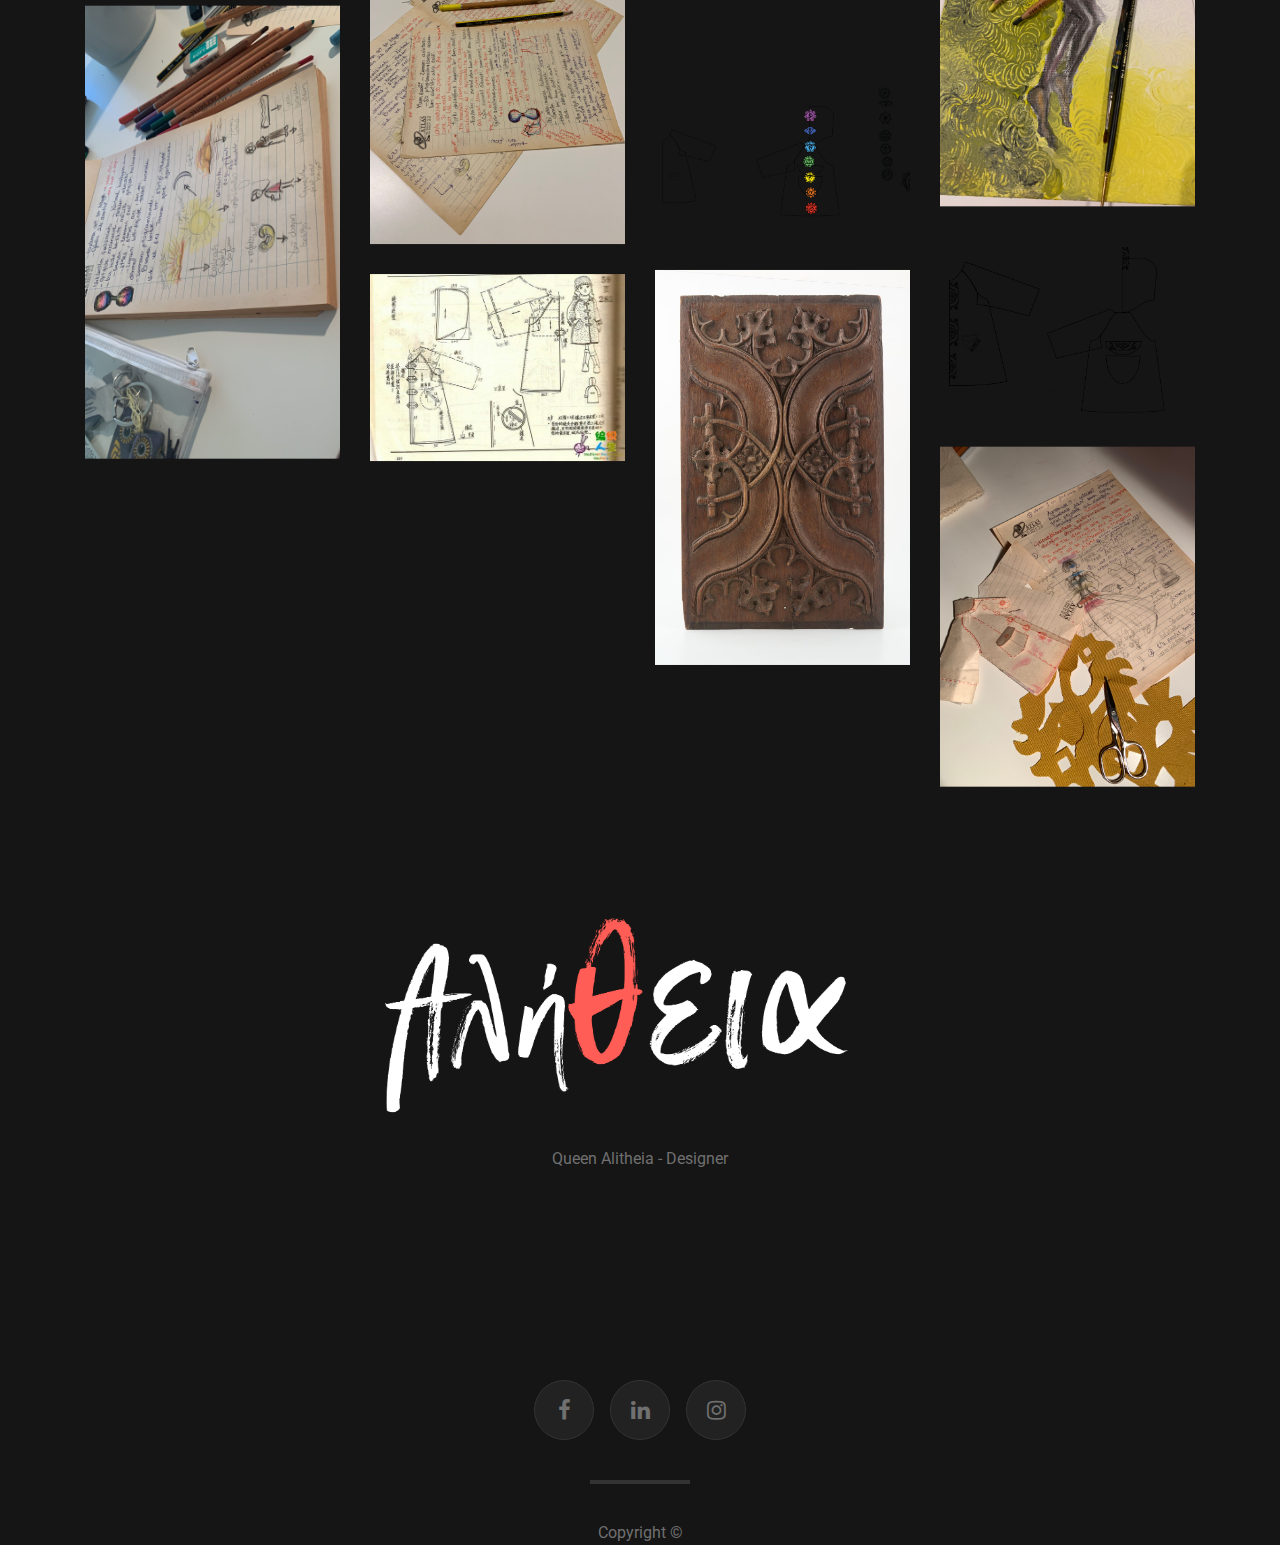
==== commit 2e5fd3e2: "portfolio images" ====
--- a/index.html
+++ b/index.html
@@ -304,7 +304,7 @@
             <div class="single-portfolio">
               <a href="#popup-1" class="has-popup">
                 <img
-                  src="images/portfolio-1.jpg"
+                  src="images/Portfolia/graphic/1.png"
                   class="Portfolio Image"
                   alt=""
                 />
@@ -336,7 +336,7 @@
             <div class="single-portfolio">
               <a href="#popup-2" class="has-popup">
                 <img
-                  src="images/portfolio-2.jpg"
+                  src="images/Portfolia/graphic/2.png"
                   class="Portfolio Image"
                   alt=""
                 />
@@ -368,7 +368,7 @@
             <div class="single-portfolio">
               <a href="#popup-2" class="has-popup">
                 <img
-                  src="images/portfolio-2.jpg"
+                  src="images/Portfolia/graphic/3.png"
                   class="Portfolio Image"
                   alt=""
                 />
@@ -400,7 +400,7 @@
             <div class="single-portfolio">
               <a href="#popup-2" class="has-popup">
                 <img
-                  src="images/portfolio-2.jpg"
+                  src="images/Portfolia/graphic/4.jpg"
                   class="Portfolio Image"
                   alt=""
                 />
@@ -413,7 +413,11 @@
             <div id="popup-2" class="popup-box mfp-fade mfp-hide">
               <div class="content">
                 <div class="image">
-                  <img src="images/portfolio-2.jpg" alt="" />
+                  <img
+                    src="images/Portfolia/graphic/4.jpg"
+                    class="Portfolio Image"
+                    alt=""
+                  />
                 </div>
                 <div class="desc">
                   <h4>Project Title</h4>
@@ -432,7 +436,7 @@
             <div class="single-portfolio">
               <a href="#popup-4" class="has-popup">
                 <img
-                  src="images/portfolio-4.jpg"
+                  src="images/Portfolia/graphic/5.png"
                   class="Portfolio Image"
                   alt=""
                 />
@@ -445,7 +449,11 @@
             <div id="popup-4" class="popup-box mfp-fade mfp-hide">
               <div class="content">
                 <div class="image">
-                  <img src="images/portfolio-4.jpg" alt="" />
+                  <img
+                    src="images/Portfolia/graphic/5.png"
+                    class="Portfolio Image"
+                    alt=""
+                  />
                 </div>
                 <div class="desc">
                   <h4>Project Title</h4>
@@ -466,7 +474,7 @@
             <div class="single-portfolio">
               <a href="#popup-3" class="has-popup">
                 <img
-                  src="images/portfolio-3.jpg"
+                  src="images/Portfolia/fashion/1.png"
                   class="Portfolio Image"
                   alt=""
                 />
@@ -479,7 +487,11 @@
             <div id="popup-3" class="popup-box mfp-fade mfp-hide">
               <div class="content">
                 <div class="image">
-                  <img src="images/portfolio-3.jpg" alt="" />
+                  <img
+                    src="images/Portfolia/fashion/1.png"
+                    class="Portfolio Image"
+                    alt=""
+                  />
                 </div>
                 <div class="desc">
                   <h4>Project Title</h4>
@@ -498,7 +510,7 @@
             <div class="single-portfolio">
               <a href="#popup-3" class="has-popup">
                 <img
-                  src="images/portfolio-3.jpg"
+                  src="images/Portfolia/fashion/2.jpg"
                   class="Portfolio Image"
                   alt=""
                 />
@@ -511,7 +523,11 @@
             <div id="popup-3" class="popup-box mfp-fade mfp-hide">
               <div class="content">
                 <div class="image">
-                  <img src="images/portfolio-3.jpg" alt="" />
+                  <img
+                    src="images/Portfolia/fashion/2.jpg"
+                    class="Portfolio Image"
+                    alt=""
+                  />
                 </div>
                 <div class="desc">
                   <h4>Project Title</h4>
@@ -530,7 +546,7 @@
             <div class="single-portfolio">
               <a href="#popup-3" class="has-popup">
                 <img
-                  src="images/portfolio-3.jpg"
+                  src="images/Portfolia/fashion/3.png"
                   class="Portfolio Image"
                   alt=""
                 />
@@ -543,7 +559,11 @@
             <div id="popup-3" class="popup-box mfp-fade mfp-hide">
               <div class="content">
                 <div class="image">
-                  <img src="images/portfolio-3.jpg" alt="" />
+                  <img
+                    src="images/Portfolia/fashion/3.png"
+                    class="Portfolio Image"
+                    alt=""
+                  />
                 </div>
                 <div class="desc">
                   <h4>Project Title</h4>
@@ -562,7 +582,7 @@
             <div class="single-portfolio">
               <a href="#popup-3" class="has-popup">
                 <img
-                  src="images/portfolio-3.jpg"
+                  src="images/Portfolia/fashion/4.JPG"
                   class="Portfolio Image"
                   alt=""
                 />
@@ -575,7 +595,11 @@
             <div id="popup-3" class="popup-box mfp-fade mfp-hide">
               <div class="content">
                 <div class="image">
-                  <img src="images/portfolio-3.jpg" alt="" />
+                  <img
+                    src="images/Portfolia/fashion/4.JPG"
+                    class="Portfolio Image"
+                    alt=""
+                  />
                 </div>
                 <div class="desc">
                   <h4>Project Title</h4>
@@ -594,7 +618,7 @@
             <div class="single-portfolio">
               <a href="#popup-3" class="has-popup">
                 <img
-                  src="images/portfolio-3.jpg"
+                  src="images/Portfolia/fashion/5.JPG"
                   class="Portfolio Image"
                   alt=""
                 />
@@ -607,7 +631,11 @@
             <div id="popup-3" class="popup-box mfp-fade mfp-hide">
               <div class="content">
                 <div class="image">
-                  <img src="images/portfolio-3.jpg" alt="" />
+                  <img
+                    src="images/Portfolia/fashion/5.JPG"
+                    class="Portfolio Image"
+                    alt=""
+                  />
                 </div>
                 <div class="desc">
                   <h4>Project Title</h4>
@@ -628,7 +656,7 @@
             <div class="single-portfolio">
               <a href="#popup-6" class="has-popup">
                 <img
-                  src="images/portfolio-6.jpg"
+                  src="images/Portfolia/art/1.JPG"
                   class="Portfolio Image"
                   alt=""
                 />
@@ -641,7 +669,11 @@
             <div id="popup-6" class="popup-box mfp-fade mfp-hide">
               <div class="content">
                 <div class="image">
-                  <img src="images/portfolio-6.jpg" alt="" />
+                  <img
+                    src="images/Portfolia/art/1.JPG"
+                    class="Portfolio Image"
+                    alt=""
+                  />
                 </div>
                 <div class="desc">
                   <h4>Project Title</h4>
@@ -660,7 +692,7 @@
             <div class="single-portfolio">
               <a href="#popup-6" class="has-popup">
                 <img
-                  src="images/portfolio-6.jpg"
+                  src="images/Portfolia/art/2.JPG"
                   class="Portfolio Image"
                   alt=""
                 />
@@ -673,7 +705,11 @@
             <div id="popup-6" class="popup-box mfp-fade mfp-hide">
               <div class="content">
                 <div class="image">
-                  <img src="images/portfolio-6.jpg" alt="" />
+                  <img
+                    src="images/Portfolia/art/2.JPG"
+                    class="Portfolio Image"
+                    alt=""
+                  />
                 </div>
                 <div class="desc">
                   <h4>Project Title</h4>
@@ -692,7 +728,7 @@
             <div class="single-portfolio">
               <a href="#popup-6" class="has-popup">
                 <img
-                  src="images/portfolio-6.jpg"
+                  src="images/Portfolia/art/3.JPG"
                   class="Portfolio Image"
                   alt=""
                 />
@@ -705,7 +741,11 @@
             <div id="popup-6" class="popup-box mfp-fade mfp-hide">
               <div class="content">
                 <div class="image">
-                  <img src="images/portfolio-6.jpg" alt="" />
+                  <img
+                    src="images/Portfolia/art/3.JPG"
+                    class="Portfolio Image"
+                    alt=""
+                  />
                 </div>
                 <div class="desc">
                   <h4>Project Title</h4>
@@ -724,7 +764,7 @@
             <div class="single-portfolio">
               <a href="#popup-6" class="has-popup">
                 <img
-                  src="images/portfolio-6.jpg"
+                  src="images/Portfolia/art/4.JPG"
                   class="Portfolio Image"
                   alt=""
                 />
@@ -737,7 +777,11 @@
             <div id="popup-6" class="popup-box mfp-fade mfp-hide">
               <div class="content">
                 <div class="image">
-                  <img src="images/portfolio-6.jpg" alt="" />
+                  <img
+                    src="images/Portfolia/art/4.JPG"
+                    class="Portfolio Image"
+                    alt=""
+                  />
                 </div>
                 <div class="desc">
                   <h4>Project Title</h4>
@@ -756,7 +800,7 @@
             <div class="single-portfolio">
               <a href="#popup-6" class="has-popup">
                 <img
-                  src="images/portfolio-6.jpg"
+                  src="images/Portfolia/art/5.JPG"
                   class="Portfolio Image"
                   alt=""
                 />
@@ -769,59 +813,32 @@
             <div id="popup-6" class="popup-box mfp-fade mfp-hide">
               <div class="content">
                 <div class="image">
-                  <img src="images/portfolio-6.jpg" alt="" />
-                </div>
-                <div class="desc">
-                  <h4>Project Title</h4>
-                  <h5><i class="fa fa-folder"></i> Category</h5>
-                  <p>
-                    Lorem Ipsum is simply dummy text of the printing and
-                    typesetting industry. Lorem Ipsum has been the industry's
-                    standard dummy text ever since the 1500s.
-                  </p>
-                  <a href="#" class="btn-view-project">View Project</a>
-                </div>
-              </div>
-            </div>
-          </div>
-          <div class="col-md-3 col-sm-6 col-xs-12 portfolio-box art">
-            <div class="single-portfolio">
-              <a href="#popup-6" class="has-popup">
-                <img
-                  src="images/portfolio-6.jpg"
-                  class="Portfolio Image"
-                  alt=""
-                />
-                <div class="single-portfolio-overlay">
-                  <h2>Project Title</h2>
-                  <h3>Designing</h3>
-                </div>
-              </a>
-            </div>
-            <div id="popup-6" class="popup-box mfp-fade mfp-hide">
-              <div class="content">
-                <div class="image">
-                  <img src="images/portfolio-6.jpg" alt="" />
-                </div>
-                <div class="desc">
-                  <h4>Project Title</h4>
-                  <h5><i class="fa fa-folder"></i> Category</h5>
-                  <p>
-                    Lorem Ipsum is simply dummy text of the printing and
-                    typesetting industry. Lorem Ipsum has been the industry's
-                    standard dummy text ever since the 1500s.
-                  </p>
-                  <a href="#" class="btn-view-project">View Project</a>
-                </div>
-              </div>
-            </div>
-          </div>
+                  <img
+                    src="images/Portfolia/art/5.JPG"
+                    class="Portfolio Image"
+                    alt=""
+                  />
+                </div>
+                <div class="desc">
+                  <h4>Project Title</h4>
+                  <h5><i class="fa fa-folder"></i> Category</h5>
+                  <p>
+                    Lorem Ipsum is simply dummy text of the printing and
+                    typesetting industry. Lorem Ipsum has been the industry's
+                    standard dummy text ever since the 1500s.
+                  </p>
+                  <a href="#" class="btn-view-project">View Project</a>
+                </div>
+              </div>
+            </div>
+          </div>
+
           <!-- Single Portfolio starts -->
           <div class="col-md-3 col-sm-6 col-xs-12 portfolio-box life">
             <div class="single-portfolio">
               <a href="#popup-7" class="has-popup">
                 <img
-                  src="images/portfolio-7.jpg"
+                  src="images/Portfolia/life/1.JPG"
                   class="Portfolio Image"
                   alt=""
                 />
@@ -834,7 +851,11 @@
             <div id="popup-7" class="popup-box mfp-fade mfp-hide">
               <div class="content">
                 <div class="image">
-                  <img src="images/portfolio-7.jpg" alt="" />
+                  <img
+                    src="images/Portfolia/life/1.JPG"
+                    class="Portfolio Image"
+                    alt=""
+                  />
                 </div>
                 <div class="desc">
                   <h4>Project Title</h4>
@@ -853,7 +874,7 @@
             <div class="single-portfolio">
               <a href="#popup-7" class="has-popup">
                 <img
-                  src="images/portfolio-7.jpg"
+                  src="images/Portfolia/life/2.PNG"
                   class="Portfolio Image"
                   alt=""
                 />
@@ -866,7 +887,11 @@
             <div id="popup-7" class="popup-box mfp-fade mfp-hide">
               <div class="content">
                 <div class="image">
-                  <img src="images/portfolio-7.jpg" alt="" />
+                  <img
+                    src="images/Portfolia/life/2.PNG"
+                    class="Portfolio Image"
+                    alt=""
+                  />
                 </div>
                 <div class="desc">
                   <h4>Project Title</h4>
@@ -885,7 +910,7 @@
             <div class="single-portfolio">
               <a href="#popup-7" class="has-popup">
                 <img
-                  src="images/portfolio-7.jpg"
+                  src="images/Portfolia/life/3.PNG"
                   class="Portfolio Image"
                   alt=""
                 />
@@ -898,7 +923,11 @@
             <div id="popup-7" class="popup-box mfp-fade mfp-hide">
               <div class="content">
                 <div class="image">
-                  <img src="images/portfolio-7.jpg" alt="" />
+                  <img
+                    src="images/Portfolia/life/3.PNG"
+                    class="Portfolio Image"
+                    alt=""
+                  />
                 </div>
                 <div class="desc">
                   <h4>Project Title</h4>
@@ -917,7 +946,7 @@
             <div class="single-portfolio">
               <a href="#popup-7" class="has-popup">
                 <img
-                  src="images/portfolio-7.jpg"
+                  src="images/Portfolia/life/4.PNG"
                   class="Portfolio Image"
                   alt=""
                 />
@@ -930,7 +959,11 @@
             <div id="popup-7" class="popup-box mfp-fade mfp-hide">
               <div class="content">
                 <div class="image">
-                  <img src="images/portfolio-7.jpg" alt="" />
+                  <img
+                    src="images/Portfolia/life/4.PNG"
+                    class="Portfolio Image"
+                    alt=""
+                  />
                 </div>
                 <div class="desc">
                   <h4>Project Title</h4>
@@ -949,7 +982,7 @@
             <div class="single-portfolio">
               <a href="#popup-8" class="has-popup">
                 <img
-                  src="images/portfolio-8.jpg"
+                  src="images/Portfolia/life/5.JPG"
                   class="Portfolio Image"
                   alt=""
                 />
@@ -962,7 +995,11 @@
             <div id="popup-8" class="popup-box mfp-fade mfp-hide">
               <div class="content">
                 <div class="image">
-                  <img src="images/portfolio-8.jpg" alt="" />
+                  <img
+                    src="images/Portfolia/life/5.JPG"
+                    class="Portfolio Image"
+                    alt=""
+                  />
                 </div>
                 <div class="desc">
                   <h4>Project Title</h4>
@@ -982,7 +1019,7 @@
             <div class="single-portfolio">
               <a href="#popup-8" class="has-popup">
                 <img
-                  src="images/portfolio-8.jpg"
+                  src="images/Portfolia/hope/1.png"
                   class="Portfolio Image"
                   alt=""
                 />
@@ -995,7 +1032,11 @@
             <div id="popup-8" class="popup-box mfp-fade mfp-hide">
               <div class="content">
                 <div class="image">
-                  <img src="images/portfolio-8.jpg" alt="" />
+                  <img
+                    src="images/Portfolia/hope/1.png"
+                    class="Portfolio Image"
+                    alt=""
+                  />
                 </div>
                 <div class="desc">
                   <h4>Project Title</h4>
@@ -1014,7 +1055,7 @@
             <div class="single-portfolio">
               <a href="#popup-8" class="has-popup">
                 <img
-                  src="images/portfolio-8.jpg"
+                  src="images/Portfolia/hope/2.png"
                   class="Portfolio Image"
                   alt=""
                 />
@@ -1027,7 +1068,11 @@
             <div id="popup-8" class="popup-box mfp-fade mfp-hide">
               <div class="content">
                 <div class="image">
-                  <img src="images/portfolio-8.jpg" alt="" />
+                  <img
+                    src="images/Portfolia/hope/2.png"
+                    class="Portfolio Image"
+                    alt=""
+                  />
                 </div>
                 <div class="desc">
                   <h4>Project Title</h4>
@@ -1046,7 +1091,7 @@
             <div class="single-portfolio">
               <a href="#popup-8" class="has-popup">
                 <img
-                  src="images/portfolio-8.jpg"
+                  src="images/Portfolia/hope/3.jpg"
                   class="Portfolio Image"
                   alt=""
                 />
@@ -1059,7 +1104,11 @@
             <div id="popup-8" class="popup-box mfp-fade mfp-hide">
               <div class="content">
                 <div class="image">
-                  <img src="images/portfolio-8.jpg" alt="" />
+                  <img
+                    src="images/Portfolia/hope/3.jpg"
+                    class="Portfolio Image"
+                    alt=""
+                  />
                 </div>
                 <div class="desc">
                   <h4>Project Title</h4>
@@ -1078,7 +1127,7 @@
             <div class="single-portfolio">
               <a href="#popup-8" class="has-popup">
                 <img
-                  src="images/portfolio-8.jpg"
+                  src="images/Portfolia/hope/4.jpg"
                   class="Portfolio Image"
                   alt=""
                 />
@@ -1091,7 +1140,11 @@
             <div id="popup-8" class="popup-box mfp-fade mfp-hide">
               <div class="content">
                 <div class="image">
-                  <img src="images/portfolio-8.jpg" alt="" />
+                  <img
+                    src="images/Portfolia/hope/4.jpg"
+                    class="Portfolio Image"
+                    alt=""
+                  />
                 </div>
                 <div class="desc">
                   <h4>Project Title</h4>
@@ -1110,7 +1163,7 @@
             <div class="single-portfolio">
               <a href="#popup-8" class="has-popup">
                 <img
-                  src="images/portfolio-8.jpg"
+                  src="images/Portfolia/hope/5.JPG"
                   class="Portfolio Image"
                   alt=""
                 />
@@ -1123,7 +1176,11 @@
             <div id="popup-8" class="popup-box mfp-fade mfp-hide">
               <div class="content">
                 <div class="image">
-                  <img src="images/portfolio-8.jpg" alt="" />
+                  <img
+                    src="images/Portfolia/hope/5.JPG"
+                    class="Portfolio Image"
+                    alt=""
+                  />
                 </div>
                 <div class="desc">
                   <h4>Project Title</h4>
